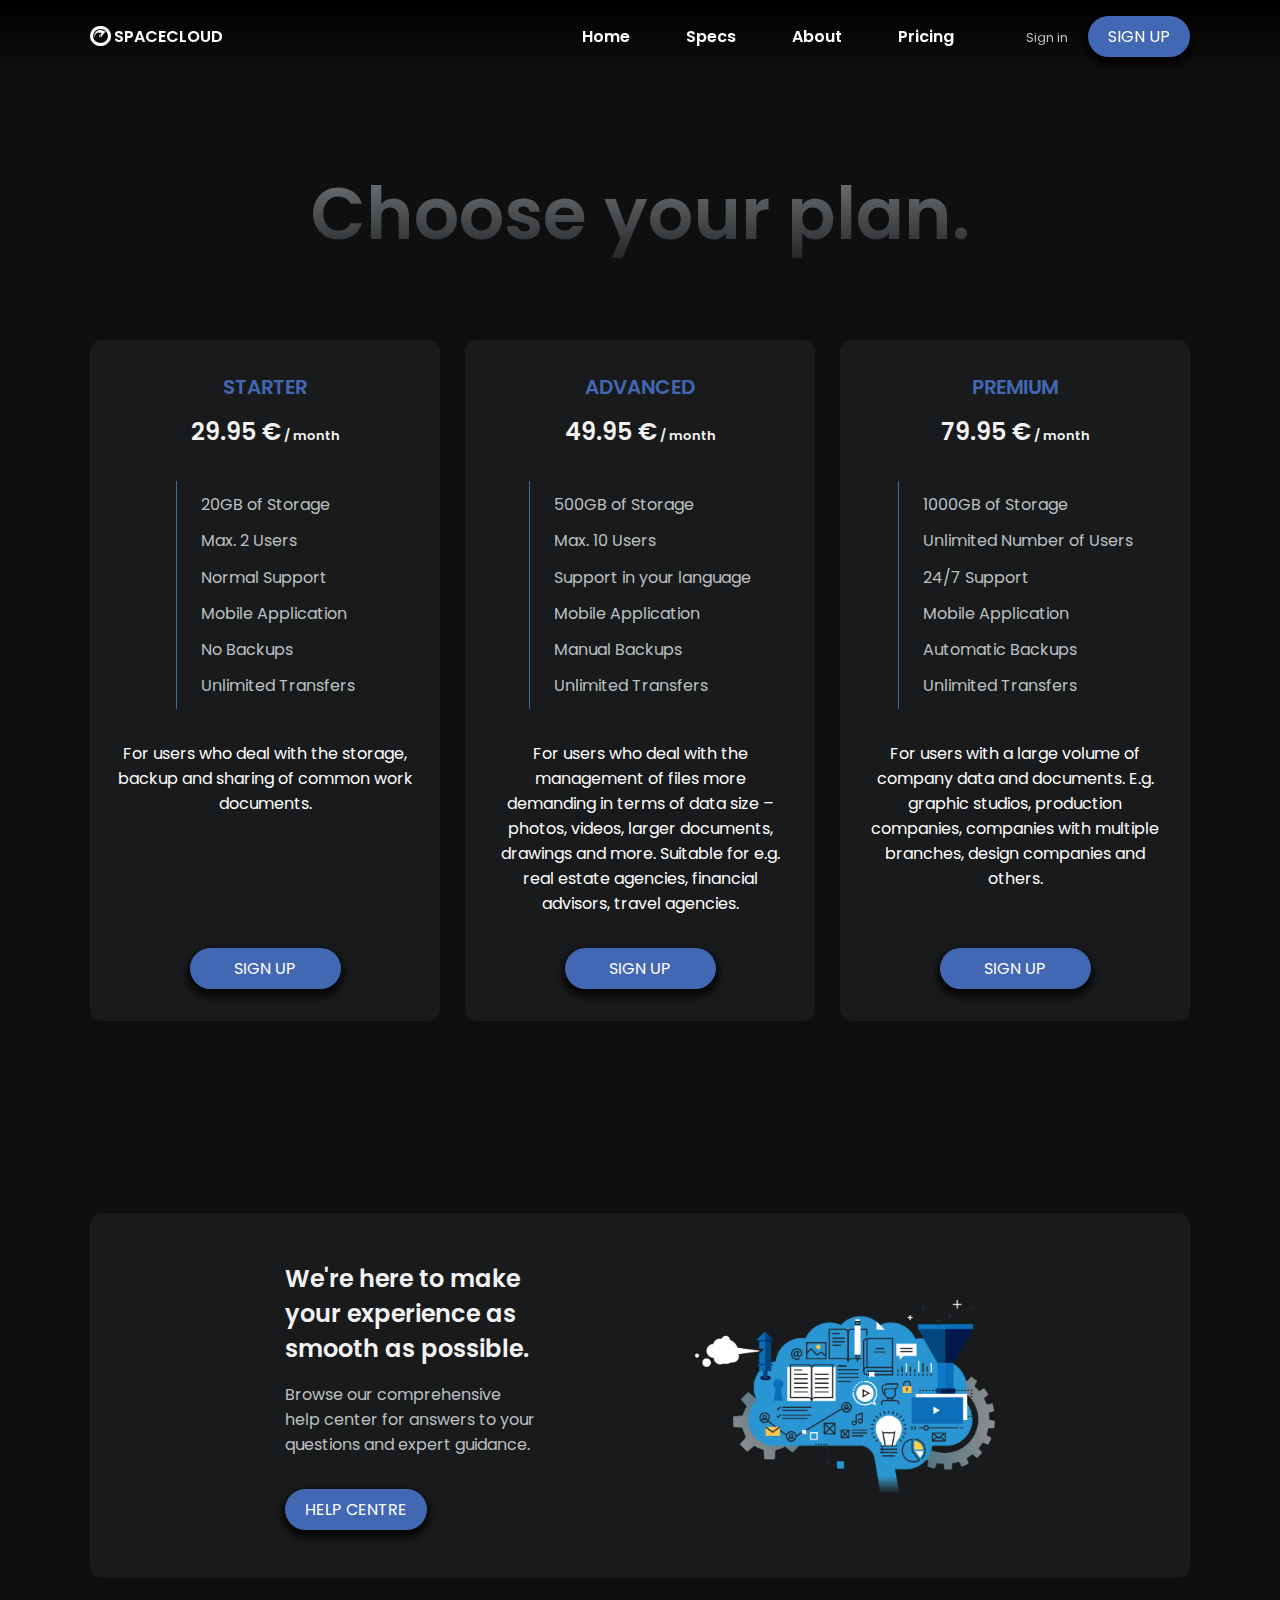
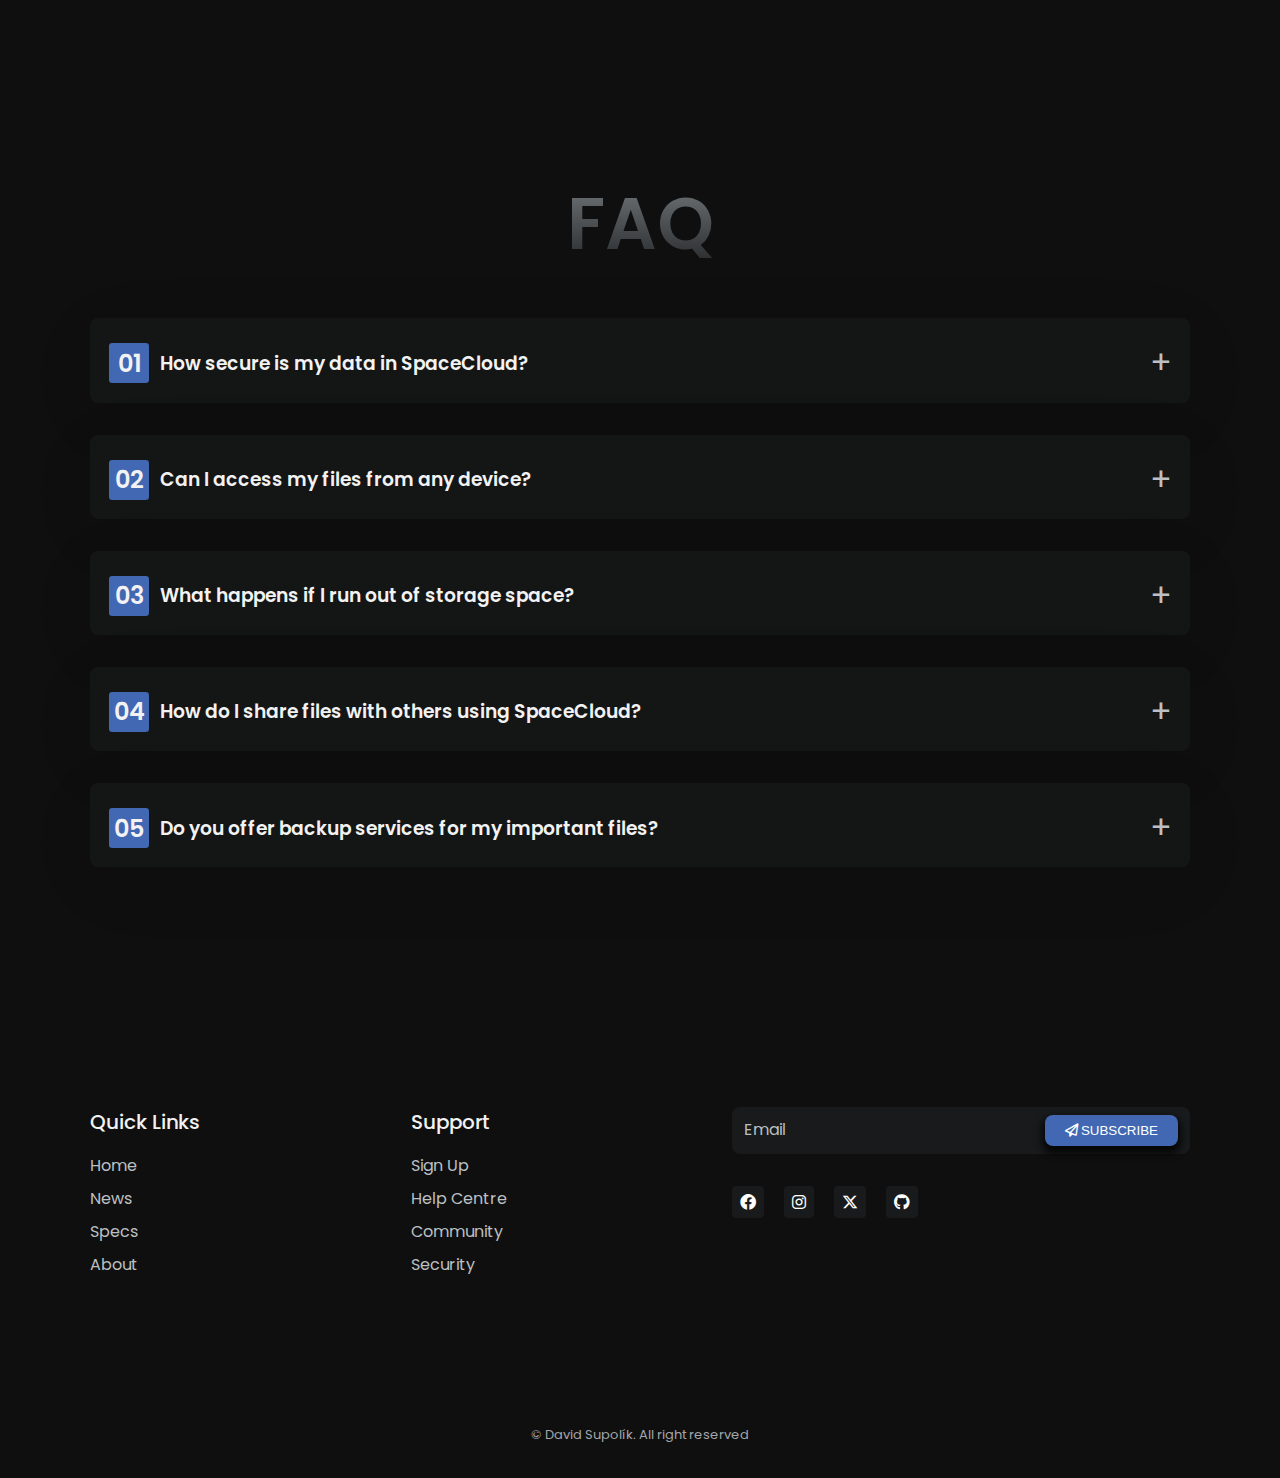
==== pricing.html @ dc907d55 "uploading code" ====
<!DOCTYPE html>
<html lang="en">
  <head>
    <meta charset="UTF-8" />
    <meta name="viewport" content="width=device-width, initial-scale=1.0" />
    <link rel="stylesheet" href="/assets/css/styles.css" />
    <link rel="stylesheet" href="/assets/css/all.min.css" />
    <title>SpaceCloud.com - Pricing</title>
  </head>
  <body>
    <header class="header" id="header">
      <nav class="nav container">
        <a href="/index.html" class="nav__logo"
          ><i class="fa-brands fa-cloudscale"></i>SpaceCloud</a
        >
        <div class="nav__menu" id="nav-menu">
          <ul class="nav__list">
            <li class="nav__item">
              <a href="/index.html" class="nav__link">Home</a>
            </li>
            <li class="nav__item">
              <a href="/index.html#specs" class="nav__link">Specs</a>
            </li>
            <li class="nav__item">
              <a href="/index.html#about" class="nav__link">About</a>
            </li>
            <li class="nav__item">
              <a href="/pricing.html" class="nav__link">Pricing</a>
            </li>
            <li class="nav__item">
              <a href="#" class="sec-button button--flex">Sign in</a>
              <a href="/register.html" class="button button--flex">
                <span class="button--flex"> Sign Up </span>
              </a>
            </li>
          </ul>
          <div class="nav__close" id="nav-close">
            <i class="fa-solid fa-xmark"></i>
          </div>
        </div>
        <div class="nav__toggle" id="nav-toggle">
          <i class="fa-solid fa-bars"></i>
        </div>
      </nav>
    </header>
    <main>
        <section class="pricing section container">
          <h1 class="section__title section__title-gradient" >Choose your plan.</h1>
            <div class="pricing__container grid">

              <div class="pricing__row pricing__animation-one">
                <div class="pricing__column">
                  <h3 class="pricing__subtitle">Starter</h3>
                  <h2>29.95 &euro;<span> / month</span></h2>
                  <ul>
                    <li>20GB of Storage</li>
                    <li>Max. 2 Users</li>
                    <li>Normal Support</li>
                    <li>Mobile Application</li>
                    <li>No Backups</li>
                    <li>Unlimited Transfers</li>
                  </ul>
                  <p class="pricing__description">
                    For users who deal with the storage, backup and sharing of common work documents.</p>

                      <a href="/pricing.html" class="button">Sign Up</a>

                </div>
              </div>
              <div class="pricing__row pricing__animation-two">
                <div class="pricing__column">
                  <h3 class="pricing__subtitle">Advanced</h3>
                  <h2>49.95 &euro;<span> / month</span></h2>
                  <ul>
                    <li>500GB of Storage</li>
                    <li>Max. 10 Users</li>
                    <li>Support in your language</li>
                    <li>Mobile Application</li>
                    <li>Manual Backups</li>
                    <li>Unlimited Transfers</li>
                  </ul>
                  <p class="pricing__description">
                    For users who deal with the management of files more demanding in terms of data size – photos, videos, larger documents, drawings and more. Suitable for e.g. real estate agencies, financial advisors, travel agencies.</p>

                    <a href="/pricing.html" class="button">Sign Up</a>

                </div>
              </div>
              <div class="pricing__row pricing__animation-three">
                <div class="pricing__column">
                  <h3 class="pricing__subtitle">Premium</h3>
                  <h2>79.95 &euro;<span> / month</span></h2>
                  <ul>
                    <li>1000GB of Storage</li>
                    <li>Unlimited Number of Users</li>
                    <li>24/7 Support</li>
                    <li>Mobile Application</li>
                    <li>Automatic Backups</li>
                    <li>Unlimited Transfers</li>
                  </ul>
                  <p class="pricing__description">
                    For users with a large volume of company data and documents. E.g. graphic studios, production companies, companies with multiple branches, design companies and others.</p>
                      <a href="/pricing.html" class="button">Sign Up</a>
                </div>
              </div>
            </div>
        </section>
        <section class="goto section">
          <div class="goto__container container grid">
            <div class="goto__animate">
              <h2 class="goto__title">
                We're here to make your experience as smooth as possible.
              </h2>
              <p class="goto__description">Browse our comprehensive help center for answers to your questions and expert guidance.</p>
              <a href="#" class="button button--flex">Help Centre</a>
            </div>
            <img src="assets/img/help.png" alt="" class="help__img" />
          </div>
        </section>

        
        <section class="accordion section container grid" id="accordion">
          <h2 class="section__title section__title-gradient">
            FAQ
          </h2>
          <div class="accordion__container container grid">
            <div class="accordion__tab">
              <input type="radio" name="acc" id="acc1">
              <label for="acc1">
                <h2>01</h2>
                <h3>How secure is my data in SpaceCloud?</h3>
              </label>
              <div class="accordion__data">
                <p>At SpaceCloud, your data security is our top priority. We employ state-of-the-art encryption protocols and robust security measures to keep your information safe. Rest assured, your files are in trusted hands.</p>
              </div>
            </div>

            <div class="accordion__tab">
              <input type="radio" name="acc" id="acc2">
              <label for="acc2">
                <h2>02</h2>
                <h3>Can I access my files from any device?</h3>
              </label>
              <div class="accordion__data">
                <p>Absolutely! SpaceCloud offers seamless cross-device accessibility. Simply log in to your account from your computer, smartphone, or tablet, and access your files from anywhere, anytime.</p>
              </div>
            </div>

            <div class="accordion__tab">
              <input type="radio" name="acc" id="acc3">
              <label for="acc3">
                <h2>03</h2>
                <h3>What happens if I run out of storage space?</h3>
              </label>
              <div class="accordion__data">
                <p>Running low on space is not an issue with SpaceCloud. You can easily upgrade your storage plan to accommodate your growing needs, ensuring you never have to worry about running out of space again.</p>
              </div>
            </div>

            <div class="accordion__tab">
              <input type="radio" name="acc" id="acc4">
              <label for="acc4">
                <h2>04</h2>
                <h3>How do I share files with others using SpaceCloud?</h3>
              </label>
              <div class="accordion__data">
                <p>Sharing files is a breeze with SpaceCloud. Just select the file or folder you want to share, choose your sharing settings, and send the link to your intended recipients. It's a simple and secure way to collaborate.
                </p>
              </div>
            </div>

            <div class="accordion__tab">
              <input type="radio" name="acc" id="acc5">
              <label for="acc5">
                <h2>05</h2>
                <h3>Do you offer backup services for my important files?</h3>
              </label>
              <div class="accordion__data">
                <p>Yes, we do! SpaceCloud provides automated backup solutions to safeguard your critical data. With regular backups, you can recover your files in case of accidental deletion or hardware failure, giving you peace of mind.</p>
              </div>
            </div>        

          </div>
        </section>


    </main>
    <footer class="footer section">
        <div class="footer__container container grid">
            <div class="footer__content">
                <h3 class="footer__title">Quick Links</h3>
  
                <ul class="footer__links">
                    <li>
                        <a href="#home" class="footer__link">Home</a>
                    </li>
                    <li>
                        <a href="#" class="footer__link">News</a>
                    </li>
                    <li>
                        <a href="#specs" class="footer__link">Specs</a>
                    </li>
                    <li>
                        <a href="#about" class="footer__link">About</a>
                    </li>
                </ul>
            </div>
  
            <div class="footer__content">
                <h3 class="footer__title">Support</h3>
  
                <ul class="footer__links">
                    <li>
                        <a href="/register" class="footer__link">Sign Up</a>
                    </li>
                    <li>
                        <a href="#" class="footer__link">Help Centre</a>
                    </li>
                    <li>
                        <a href="#" class="footer__link">Community</a>
                    </li>
                    <li>
                        <a href="#" class="footer__link">Security</a>
                    </li>
                </ul>
            </div>
  
            <div class="footer__content">
                <form action="" class="footer__form">
                    <input type="email" placeholder="Email" class="footer__input">
                    <button class="newsletter-button button--flex">
                      <i class="fa-regular fa-paper-plane button__icon"></i></i> Subscribe
                    </button>
                </form>
  
                <div class="footer__social">
                    <a href="https://www.facebook.com/" target="_blank" class="footer__social-link">
                      <i class="fa-brands fa-facebook"></i>
                    </a>
                    <a href="https://www.instagram.com/" target="_blank" class="footer__social-link">
                      <i class="fa-brands fa-instagram"></i>
                    </a>
                    <a href="https://twitter.com/" target="_blank" class="footer__social-link">
                      <i class="fa-brands fa-x-twitter"></i>
                    </a>
                    <a href="https://github.com/dsupolik" target="_blank" class="footer__social-link">
                      <i class="fa-brands fa-github"></i>
                    </a>
                </div>
            </div>
        </div>
  
        <p class="footer__copy">
            <a href="#" target="_blank" class="footer__copy-link">&#169; David Supolík. All right reserved</a>
        </p>
    </footer>
    <script src="/assets/js/scrollreveal.min.js"></script>
    <script src="/assets/js/main.js"></script>
  </body>
</html>
---- assets/css/styles.css ----
/*!=============== IMPORT PÍSMA ===============*/
@font-face {
  font-display: swap;
  font-family: "Poppins";
  font-style: normal;
  font-weight: 400;
  src: url("../fonts/poppins-v20-latin_latin-ext-regular.woff2") format("woff2");
}

@font-face {
  font-display: swap;
  font-family: "Poppins";
  font-style: normal;
  font-weight: 500;
  src: url("../fonts/poppins-v20-latin_latin-ext-500.woff2") format("woff2");
}

@font-face {
  font-display: swap;
  font-family: "Poppins";
  font-style: normal;
  font-weight: 600;
  src: url("../fonts/poppins-v20-latin_latin-ext-600.woff2") format("woff2");
}

/*!=============== VARIABLES CSS ===============*/
:root {
  --header-height: 3rem;

  /*?========== BARVY ==========*/
  --hue-color: 206;
  --black-color: hsl(var(--hue-color), 4%, 4%);
  --black-color-alt: hsl(var(--hue-color), 4%, 8%);
  --title-color: hsl(var(--hue-color), 4%, 95%);
  --text-color: hsl(var(--hue-color), 4%, 75%);
  --text-color-light: hsl(var(--hue-color), 4%, 65%);
  --white-color: #fff;
  --button-color: hsl(220, 46%, 48%);
  --button-color-alt: hsl(220, 46%, 28%);
  --body-color: hsl(var(--hue-color), 4%, 6%);
  --container-color: hsl(var(--hue-color), 4%, 10%);
  --text-gradient: linear-gradient(
    hsl(var(--hue-color), 4%, 50%),
    hsl(var(--hue-color), 4%, 12%)
  );
  --scroll-thumb-color: hsl(var(--hue-color), 4%, 16%);
  --scroll-thumb-color-alt: hsl(var(--hue-color), 4%, 20%);

  /*?========== PÍSMO A TYPOGRAFIE ==========*/
  --body-font: "Poppins", sans-serif;
  --biggest-font-size: 5rem;
  --bigger-font-size: 3.5rem;
  --big-font-size: 2.5rem;
  --h2-font-size: 1.25rem;
  --h3-font-size: 1.125rem;
  --normal-font-size: 0.938rem;
  --small-font-size: 0.813rem;
  --smaller-font-size: 0.75rem;
  --text-line-height: 2rem;

  /*?========== PÍSMO ==========*/
  --font-medium: 500;
  --font-semi-bold: 600;

  /*?========== MARGIN BOTTOM ==========*/
  --mb-0-5: 0.5rem;
  --mb-0-75: 0.75rem;
  --mb-1: 1rem;
  --mb-1-5: 1.5rem;
  --mb-2: 2rem;
  --mb-2-5: 2.5rem;
  --mb-3: 3rem;
  --mb-5: 5rem;

  /*?========== Z-INDEX ==========*/
  --z-tooltip: 10;
  --z-fixed: 100;
}

@media screen and (min-width: 968px) {
  :root {
    --biggest-font-size: 7.5rem;
    --bigger-font-size: 4.5rem;
    --big-font-size: 4rem;
    --h2-font-size: 1.5rem;
    --h3-font-size: 1.25rem;
    --normal-font-size: 1rem;
    --small-font-size: 0.875rem;
    --smaller-font-size: 0.813rem;
  }
}

/*!=============== ZÁKLAD ===============*/
* {
  box-sizing: border-box;
  padding: 0;
  margin: 0;
}

html {
  scroll-behavior: smooth;
  background-color: black;
}

body {
  margin: var(--header-height) 0 0 0;
  font-family: var(--body-font);
  font-size: var(--normal-font-size);
  background-color: var(--body-color);
  color: var(--text-color);
}

h1,
h2,
h3 {
  color: var(--title-color);
}

ul {
  list-style: none;
}

a {
  text-decoration: none;
}

button,
input {
  border: none;
  outline: none;
}

button {
  cursor: pointer;
}

img {
  max-width: 100%;
  height: auto;
}

/*!=============== ZNOVU POUŽITELNÉ CSS TŘÍDY ===============*/
.section {
  padding: 4rem 0 2rem;
}

.section__title {
  font-size: var(--bigger-font-size);
  text-align: center;
  margin-bottom: var(--mb-2-5);
}

.section__title-gradient {
  background: var(--text-gradient);
  color: transparent;
  -webkit-background-clip: text;
  background-clip: text;
}

/*!=============== LAYOUT ===============*/
.main {
  overflow: hidden;
}

.container {
  max-width: 1100px;
  margin-left: var(--mb-1-5);
  margin-right: var(--mb-1-5);
}

.grid {
  display: grid;
}

/*!=============== HEADER ===============*/
.header {
  width: 100vw;
  position: fixed;
  top: 0;
  left: 0;
  z-index: var(--z-fixed);
  background: transparent;
}

.header::before {
  content: "";
  position: absolute;
  top: 0;
  bottom: 0;
  left: 0;
  right: 0;
  background: linear-gradient(
    180deg,
    rgba(0, 0, 0, 1) 0%,
    rgba(0, 0, 0, 0.75) 25%,
    rgba(0, 0, 0, 0.5) 50%,
    rgba(0, 0, 0, 0.25) 75%,
    rgba(0, 0, 0, 0) 100%
  );
}

/*!=============== NAVIGACE ===============*/
.nav {
  position: relative;
  height: var(--header-height);
  display: flex;
  justify-content: space-between;
  align-items: center;
}

.nav__logo {
  display: flex;
  width: 1.5rem;
  color: var(--white-color);
  text-transform: uppercase;
  font-weight: var(--font-semi-bold);
}

.nav__logo i {
  font-size: 1.5rem;
  padding-right: 0.2rem;
}

.nav__toggle {
  font-size: 1.2rem;
  color: var(--white-color);
  cursor: pointer;
}

@media screen and (max-width: 767px) {
  .nav__menu {
    position: fixed;
    background-color: var(--body-color);
    top: -100%;
    left: 0;
    width: 100%;
    padding: 4rem 0 3rem;
    transition: 0.4s;
  }
}

.nav__list {
  display: flex;
  flex-direction: column;
  align-items: center;
  row-gap: 1rem;
}

.nav__link {
  color: var(--white-color);
  font-size: var(--h2-font-size);
  text-transform: uppercase;
  font-weight: var(--font-semi-bold);

  -webkit-background-clip: text;
  background-clip: text;
  transition: 0.4s;
}

.nav__link:hover {
  background: var(--button-color);
  color: transparent;
  -webkit-background-clip: text;
  background-clip: text;
}

.nav__close {
  position: absolute;
  font-size: 1.5rem;
  top: 1rem;
  right: 1rem;
  color: var(--white-color);
  cursor: pointer;
}

/*? UKÁZAT MENU */
.show-menu {
  top: 0;
}

/*? ZMĚNA POZADÍ HEADERU */
.scroll-header {
  background-color: var(--body-color);
}

/*? AKTIVNÍ ODKAZ */
.active-link {
  background: var(--button-color);
  color: transparent;
  -webkit-background-clip: text;
  background-clip: text;
}

/*!=============== HOME ===============*/
.home__img {
  width: 350px;
  position: absolute;
  top: -9.5rem;
}

.home__data {
  padding-top: 3rem;
}
.home__header {
  position: relative;
}

.home__title {
  font-size: var(--big-font-size);
  background: var(--text-gradient);
  color: transparent;
  -webkit-background-clip: text;
  background-clip: text;
  position: absolute;
  top: -4rem;
  left: 1rem;
  line-height: 6rem;
}

.home__subtitle {
  font-size: var(--big-font-size);
  margin-bottom: var(--mb-5);
}

.home__title-description {
  font-size: var(--h3-font-size);
  font-weight: var(--font-medium);
  margin-bottom: var(--mb-0-5);
}

.home__description {
  margin-bottom: var(--mb-1-5);
  line-height: var(--text-line-height);
}

/*!=============== TLAČÍTKA ===============*/
.button {
  display: inline-block;
  background-color: var(--button-color);
  color: var(--white-color);
  text-transform: uppercase;
  padding: 0.5rem 1.25rem;
  border-radius: 1.5rem;
  transition: 0.3s;
  -webkit-box-shadow: 0px 5px 7px 3px rgba(0, 0, 0, 0.75);
  -moz-box-shadow: 0px 5px 7px 3px rgba(0, 0, 0, 0.75);
  box-shadow: 0px 5px 7px 3px rgba(0, 0, 0, 0.75);
}

.button:hover {
  background-color: var(--button-color-alt);
  transform: scale(1.1);
}

.sec-button {
  color: var(--text-color);
  font-size: var(--smaller-font-size);
  margin: 0 1rem;
  transition: 0.3s;
}

.sec-button:hover {
  color: var(--white-color);
  border-bottom: 1px solid var(--white-color);
  transform: scale(1.1);
}

.newsletter-button {
  display: inline-block;
  background-color: var(--button-color);
  color: var(--white-color);
  text-transform: uppercase;
  padding: 0.5rem 1.25rem;
  border-radius: 0.5rem;
  transition: 0.3s;
  -webkit-box-shadow: 0px 5px 7px 3px rgba(0, 0, 0, 0.75);
  -moz-box-shadow: 0px 5px 7px 3px rgba(0, 0, 0, 0.75);
  box-shadow: 0px 5px 7px 3px rgba(0, 0, 0, 0.75);
}

.newsletter-button:hover {
  background-color: var(--button-color-alt);
}

.newsletter-button i {
  padding-right: 0.2rem;
}

.button--flex {
  display: inline-flex;
  align-items: center;
}

/*!=============== FEATURE ===============*/
.feature__img {
  width: 90px;
  text-align: center;
}

.feature__container {
  grid-template-columns: repeat(auto-fit, minmax(110px, 1fr));
  row-gap: 5rem;
  justify-items: center;
  align-items: center;
  background-color: var(--black-color-alt);
  padding: 2rem;
  border-radius: 0.75rem;
}

/*!=============== SPECS ===============*/
.specs__container {
  position: relative;
}

.specs__content {
  row-gap: 1.5rem;
}

.specs__data {
  display: grid;
  row-gap: 0.25rem;
}

.specs__icon {
  font-size: 1.2rem;
  color: var(--white-color);
}

.specs__title {
  font-size: var(--normal-font-size);
  font-weight: var(--font-medium);
}

.specs__title i {
  padding-right: 0.2rem;
}

.specs__subtitle {
  font-size: var(--smaller-font-size);
}

.specs__data:nth-child(1),
.specs__data:nth-child(4) {
  margin-left: 1.5rem;
}

.specs__img {
  width: 250px;
  position: absolute;
  right: -1rem;
  top: 2rem;
}

/*!=============== ABOUT US ===============*/
.about__container {
  position: relative;
  grid-template-columns: repeat(2, 1fr);
}

.about__data {
  padding: 5rem 0 3rem;
}

.about__img {
  width: 250px;
  position: absolute;
  left: -7rem;
  top: 7rem;
}

.about__description {
  margin-bottom: var(--mb-1-5);
  line-height: var(--text-line-height);
}

/*!=============== GOTO ===============*/
.goto__container {
  position: relative;
  background-color: var(--container-color);
  padding: 2rem 1.5rem;
  border-radius: 0.75rem;
}

.goto__title {
  font-size: var(--h3-font-size);
  margin-bottom: var(--mb-0-75);
}

.goto__description {
  margin-bottom: var(--mb-1);
}

.goto__img {
  width: 300px;
  position: absolute;
  top: 4rem;
  right: -11rem;
}

/*!=============== FOOTER ===============*/
.footer__container {
  grid-template-columns: repeat(auto-fit, minmax(220px, 1fr));
  row-gap: 2rem;
}

.footer__logo {
  display: flex;
  font-size: 2.5rem;
  color: var(--white-color);
  text-transform: uppercase;
  font-weight: var(--font-semi-bold);
}

.footer__logo i {
  font-size: 3.5rem;
  padding-right: 0.4rem;
}

.footer__title {
  font-size: var(--h3-font-size);
  font-weight: var(--font-medium);
  margin-bottom: var(--mb-1);
}

.footer__links {
  display: flex;
  flex-direction: column;
  row-gap: 0.5rem;
}

.footer__link {
  color: var(--text-color);
  transition: 0.3s;
}

.footer__link:hover {
  color: var(--button-color);
}

.footer__form {
  display: flex;
  column-gap: 0.5rem;
  background-color: var(--container-color);
  padding: 0.5rem 0.75rem;
  border-radius: 0.5rem;
  margin-bottom: var(--mb-2);
}

.footer__input {
  background-color: var(--container-color);
  width: 90%;
  color: var(--white-color);
}

.footer__input::placeholder {
  color: var(--text-color);
  font-size: var(--normal-font-size);
  font-family: var(--body-font);
}

.footer__social {
  display: flex;
  column-gap: 1.25rem;
}

.footer__social-link {
  display: inline-flex;
  color: var(--white-color);
  background-color: var(--container-color);
  padding: 0.5rem;
  border-radius: 0.25rem;
  font-size: 1rem;
  transition: 0.3s;
}

.footer__social-link:hover {
  background-color: var(--button-color);
  transform: scale(1.1);
}

.footer__copy {
  margin-top: 5rem;
  text-align: center;
}

.footer__copy-link {
  font-size: var(--smaller-font-size);
  color: var(--text-color-light);
}

/*!=============== PRICING PAGE ===============*/
.pricing__container {
  grid-template-rows: repeat(auto-fit, minmax(250px, 1fr));
  grid-gap: 25px;
  padding-top: 2rem;
}

.pricing__row {
  background-color: var(--container-color);
  padding: 2rem 1.5rem;
  border-radius: 0.75rem;
  text-align: center;
}

.pricing__subtitle {
  font-size: var(--h3-font-size);
  margin-bottom: var(--mb-0-75);
  text-transform: uppercase;
  color: var(--button-color);
}

.pricing__description {
  margin-bottom: var(--mb-2);
  color: var(--white-color);
}

.pricing__column {
  display: flex;
  flex-direction: column;
  align-items: center;
  height: 100%;
}

.pricing__column span {
  font-size: var(--smaller-font-size);
}

.pricing__column ul {
  margin: 2rem 0;
  border-left: 0.1rem solid var(--button-color);
  padding-left: 1.5rem;
}

.pricing__column li {
  margin: 0.7rem 0;
  text-align: left;
}

.pricing__column a {
  margin-top: auto;
  width: 50%;
}

/*!=============== PRICING PAGE - HELP ===============*/
.help__img {
  width: 300px;
  position: absolute;
  top: 4rem;
  right: -11rem;
}

/*!=============== PRICING PAGE - FAQ ===============*/
.accordion__container {
  row-gap: 2rem;
  display: flex;
  flex-direction: column;
  flex-wrap: wrap;
  justify-content: center;
}
.accordion__tab {
  position: relative;
  background-color: var(--black-color-alt);
  padding: 0 1.2rem 1.2rem;
  box-shadow: 0 1rem 5rem rgba(0, 0, 0, 0.05);
  border-radius: 0.5rem;
}

.accordion__data {
  max-height: 0;
  transition: 1s;
  overflow: hidden;
}

.accordion__tab label {
  display: flex;
  align-items: center;
  cursor: pointer;
}

.accordion__tab label h2 {
  width: 2.5rem;
  height: 2.5rem;
  display: flex;
  justify-content: center;
  align-items: center;
  background-color: var(--button-color);
  border-radius: 0.2rem;
  margin-right: 0.7rem;
}

.accordion__tab label h3 {
  position: relative;
  width: 60%;
  font-weight: var(--font-semi-bold);
}

.accordion__tab label::after {
  content: "+";
  position: absolute;
  right: 1.1rem;
  font-size: 2rem;
  color: var(--text-color);
  transition: 0.3s;
}

.accordion__tab:hover label::after {
  color: var(--button-color);
}

.accordion__tab input {
  appearance: none;
}

.accordion__tab input:checked ~ label::after {
  transform: rotate(135deg);
}

.accordion__tab input:checked ~ .accordion__data {
  max-height: 100vh;
  margin: var(--mb-2-5);
}

/*!=============== MEDIA QUERIES ===============*/
/*? For small devices */
@media screen and (max-width: 340px) {
  .container {
    margin-left: var(--mb-1);
    margin-right: var(--mb-1);
  }
  .section__title {
    font-size: var(--big-font-size);
  }
  .home__img {
    width: 200px;
    top: -20rem;
  }
  .home__title {
    top: -4rem;
    font-size: var(--bigger-font-size);
  }
  .home__data {
    padding-top: 1rem;
  }
  .home__description {
    font-size: var(--small-font-size);
  }
  .specs__img {
    width: 190px;
    top: 3.5rem;
  }
  .about__container {
    grid-template-columns: 0.6fr 1fr;
  }
  .about__img {
    width: 220px;
    top: -2rem;
    left: -9rem;
  }
  .about__data {
    padding: 0;
  }
}

/*? For small devices - extra */
@media screen and (max-width: 406px) {
  .home__title-description {
    padding-top: 2rem;
  }
}
@media screen and (max-width: 767px) {
  .footer__container {
    grid-template-columns: repeat(2, 1fr);
    grid-template-rows: repeat(2, 1fr);
  }

  .footer__content:nth-of-type(3) {
    grid-area: 2 / 1 / 3 / 3;
  }
}

/*? For small devices - extra 2 */
@media screen and (min-width: 407px) {
  .home__img {
    top: -12rem;
    left: 7rem;
  }
  .about__img {
    top: 5rem;
  }
}

/*? For small devices - extra 2 */
@media screen and (max-width: 575px) {
  .goto__img {
    width: 150px;
    right: 2rem;
  }
  .help__img {
    display: none;
  }
}

/*? For small devices - extra 2 */
@media screen and (max-width: 520px) {
  .goto__img {
    width: 100px;
    top: 5rem;
    right: 2rem;
  }
}

/*? For small devices - extra 2 */
@media screen and (max-width: 470px) {
  .goto__img {
    display: none;
  }
}

/*? For medium devices */
@media screen and (min-width: 576px) {
  .home__container {
    grid-template-columns: 0.8fr 1fr;
  }
  .home__data {
    padding-top: 2rem;
  }
  .home__img {
    top: 0.5rem;
    left: -2rem;
  }
  .specs__img {
    position: initial;
  }
  .specs__container {
    grid-template-columns: repeat(2, 1fr);
    justify-items: center;
    align-items: center;
  }
  .about__img {
    position: initial;
  }
  .about__data {
    padding: 0;
  }
  .about__container {
    grid-template-columns: max-content 250px;
    justify-content: center;
    align-items: center;
    column-gap: 2rem;
  }
  .goto__img {
    position: initial;
  }
  .goto__container {
    grid-template-columns: repeat(2, 1fr);
    justify-items: center;
    align-items: center;
  }
  .help__img {
    position: initial;
  }
}

@media screen and (min-width: 767px) {
  body {
    margin: 0;
  }
  .section {
    padding: 10rem 0 2rem;
  }
  .nav {
    height: calc(var(--header-height) + 1.5rem);
  }
  .nav__logo {
    width: 2rem;
  }
  .nav__list {
    flex-direction: row;
    column-gap: 3.5rem;
  }
  .nav__link {
    font-size: var(--normal-font-size);
    text-transform: initial;
  }
  .nav__toggle,
  .nav__close {
    display: none;
  }
  .home__container {
    position: relative;
    grid-template-columns: repeat(2, 1fr);
  }
  .home__img {
    top: -7rem;
    left: 2rem;
    width: 450px;
  }
  .home__data {
    padding-top: 8rem;
  }
  .specs__img {
    width: 300px;
  }
  .specs__container,
  .about__container {
    column-gap: 7rem;
  }
  .about__img {
    width: 300px;
  }
  .about__description {
    margin-bottom: var(--mb-0-5);
  }
  .goto__container {
    grid-template-columns: 250px max-content;
    justify-content: center;
    column-gap: 10rem;
    padding: 3rem 0;
  }
  .goto__title {
    font-size: var(--h2-font-size);
    margin-bottom: var(--mb-1);
  }
  .goto__description {
    margin-bottom: var(--mb-2);
  }
  .footer__container {
    grid-template-columns: 0.7fr 0.7fr 1fr;
  }
}

/*? For small devices - extra 2 */
@media screen and (min-width: 848px) {
  .pricing__container {
    grid-template-columns: repeat(auto-fit, minmax(250px, 1fr));
  }
}

/*? For large devices */
@media screen and (min-width: 1024px) {
  .home__img {
    width: 500px;
    top: -15rem;
  }
  .home__title {
    top: -5rem;
    left: 3.5rem;
  }
  .home__subtitle {
    margin-bottom: var(--mb-2-5);
  }
  .home__description {
    padding-right: 5rem;
  }
  .goto__img {
    width: 300px;
  }
  .footer__container {
    padding-top: 3rem;
  }
  .footer__copy {
    margin-top: 9rem;
  }
}

/*? For large devices */
@media screen and (min-width: 1150px) {
  .container {
    margin-left: auto;
    margin-right: auto;
  }
}
---- assets/css/all.min.css ----
.fa{font-family:var(--fa-style-family,"Font Awesome 6 Free");font-weight:var(--fa-style,900)}.fa,.fa-brands,.fa-classic,.fa-regular,.fa-sharp,.fa-solid,.fab,.far,.fas{-moz-osx-font-smoothing:grayscale;-webkit-font-smoothing:antialiased;display:var(--fa-display,inline-block);font-style:normal;font-variant:normal;line-height:1;text-rendering:auto}.fa-classic,.fa-regular,.fa-solid,.far,.fas{font-family:"Font Awesome 6 Free"}.fa-brands,.fab{font-family:"Font Awesome 6 Brands"}.fa-1x{font-size:1em}.fa-2x{font-size:2em}.fa-3x{font-size:3em}.fa-4x{font-size:4em}.fa-5x{font-size:5em}.fa-6x{font-size:6em}.fa-7x{font-size:7em}.fa-8x{font-size:8em}.fa-9x{font-size:9em}.fa-10x{font-size:10em}.fa-2xs{font-size:.625em;line-height:.1em;vertical-align:.225em}.fa-xs{font-size:.75em;line-height:.08333em;vertical-align:.125em}.fa-sm{font-size:.875em;line-height:.07143em;vertical-align:.05357em}.fa-lg{font-size:1.25em;line-height:.05em;vertical-align:-.075em}.fa-xl{font-size:1.5em;line-height:.04167em;vertical-align:-.125em}.fa-2xl{font-size:2em;line-height:.03125em;vertical-align:-.1875em}.fa-fw{text-align:center;width:1.25em}.fa-ul{list-style-type:none;margin-left:var(--fa-li-margin,2.5em);padding-left:0}.fa-ul>li{position:relative}.fa-li{left:calc(var(--fa-li-width, 2em)*-1);position:absolute;text-align:center;width:var(--fa-li-width,2em);line-height:inherit}.fa-border{border-radius:var(--fa-border-radius,.1em);border:var(--fa-border-width,.08em) var(--fa-border-style,solid) var(--fa-border-color,#eee);padding:var(--fa-border-padding,.2em .25em .15em)}.fa-pull-left{float:left;margin-right:var(--fa-pull-margin,.3em)}.fa-pull-right{float:right;margin-left:var(--fa-pull-margin,.3em)}.fa-beat{-webkit-animation-name:fa-beat;animation-name:fa-beat;-webkit-animation-delay:var(--fa-animation-delay,0s);animation-delay:var(--fa-animation-delay,0s);-webkit-animation-direction:var(--fa-animation-direction,normal);animation-direction:var(--fa-animation-direction,normal);-webkit-animation-duration:var(--fa-animation-duration,1s);animation-duration:var(--fa-animation-duration,1s);-webkit-animation-iteration-count:var(--fa-animation-iteration-count,infinite);animation-iteration-count:var(--fa-animation-iteration-count,infinite);-webkit-animation-timing-function:var(--fa-animation-timing,ease-in-out);animation-timing-function:var(--fa-animation-timing,ease-in-out)}.fa-bounce{-webkit-animation-name:fa-bounce;animation-name:fa-bounce;-webkit-animation-delay:var(--fa-animation-delay,0s);animation-delay:var(--fa-animation-delay,0s);-webkit-animation-direction:var(--fa-animation-direction,normal);animation-direction:var(--fa-animation-direction,normal);-webkit-animation-duration:var(--fa-animation-duration,1s);animation-duration:var(--fa-animation-duration,1s);-webkit-animation-iteration-count:var(--fa-animation-iteration-count,infinite);animation-iteration-count:var(--fa-animation-iteration-count,infinite);-webkit-animation-timing-function:var(--fa-animation-timing,cubic-bezier(.28,.84,.42,1));animation-timing-function:var(--fa-animation-timing,cubic-bezier(.28,.84,.42,1))}.fa-fade{-webkit-animation-name:fa-fade;animation-name:fa-fade;-webkit-animation-iteration-count:var(--fa-animation-iteration-count,infinite);animation-iteration-count:var(--fa-animation-iteration-count,infinite);-webkit-animation-timing-function:var(--fa-animation-timing,cubic-bezier(.4,0,.6,1));animation-timing-function:var(--fa-animation-timing,cubic-bezier(.4,0,.6,1))}.fa-beat-fade,.fa-fade{-webkit-animation-delay:var(--fa-animation-delay,0s);animation-delay:var(--fa-animation-delay,0s);-webkit-animation-direction:var(--fa-animation-direction,normal);animation-direction:var(--fa-animation-direction,normal);-webkit-animation-duration:var(--fa-animation-duration,1s);animation-duration:var(--fa-animation-duration,1s)}.fa-beat-fade{-webkit-animation-name:fa-beat-fade;animation-name:fa-beat-fade;-webkit-animation-iteration-count:var(--fa-animation-iteration-count,infinite);animation-iteration-count:var(--fa-animation-iteration-count,infinite);-webkit-animation-timing-function:var(--fa-animation-timing,cubic-bezier(.4,0,.6,1));animation-timing-function:var(--fa-animation-timing,cubic-bezier(.4,0,.6,1))}.fa-flip{-webkit-animation-name:fa-flip;animation-name:fa-flip;-webkit-animation-delay:var(--fa-animation-delay,0s);animation-delay:var(--fa-animation-delay,0s);-webkit-animation-direction:var(--fa-animation-direction,normal);animation-direction:var(--fa-animation-direction,normal);-webkit-animation-duration:var(--fa-animation-duration,1s);animation-duration:var(--fa-animation-duration,1s);-webkit-animation-iteration-count:var(--fa-animation-iteration-count,infinite);animation-iteration-count:var(--fa-animation-iteration-count,infinite);-webkit-animation-timing-function:var(--fa-animation-timing,ease-in-out);animation-timing-function:var(--fa-animation-timing,ease-in-out)}.fa-shake{-webkit-animation-name:fa-shake;animation-name:fa-shake;-webkit-animation-duration:var(--fa-animation-duration,1s);animation-duration:var(--fa-animation-duration,1s);-webkit-animation-iteration-count:var(--fa-animation-iteration-count,infinite);animation-iteration-count:var(--fa-animation-iteration-count,infinite);-webkit-animation-timing-function:var(--fa-animation-timing,linear);animation-timing-function:var(--fa-animation-timing,linear)}.fa-shake,.fa-spin{-webkit-animation-delay:var(--fa-animation-delay,0s);animation-delay:var(--fa-animation-delay,0s);-webkit-animation-direction:var(--fa-animation-direction,normal);animation-direction:var(--fa-animation-direction,normal)}.fa-spin{-webkit-animation-name:fa-spin;animation-name:fa-spin;-webkit-animation-duration:var(--fa-animation-duration,2s);animation-duration:var(--fa-animation-duration,2s);-webkit-animation-iteration-count:var(--fa-animation-iteration-count,infinite);animation-iteration-count:var(--fa-animation-iteration-count,infinite);-webkit-animation-timing-function:var(--fa-animation-timing,linear);animation-timing-function:var(--fa-animation-timing,linear)}.fa-spin-reverse{--fa-animation-direction:reverse}.fa-pulse,.fa-spin-pulse{-webkit-animation-name:fa-spin;animation-name:fa-spin;-webkit-animation-direction:var(--fa-animation-direction,normal);animation-direction:var(--fa-animation-direction,normal);-webkit-animation-duration:var(--fa-animation-duration,1s);animation-duration:var(--fa-animation-duration,1s);-webkit-animation-iteration-count:var(--fa-animation-iteration-count,infinite);animation-iteration-count:var(--fa-animation-iteration-count,infinite);-webkit-animation-timing-function:var(--fa-animation-timing,steps(8));animation-timing-function:var(--fa-animation-timing,steps(8))}@media (prefers-reduced-motion:reduce){.fa-beat,.fa-beat-fade,.fa-bounce,.fa-fade,.fa-flip,.fa-pulse,.fa-shake,.fa-spin,.fa-spin-pulse{-webkit-animation-delay:-1ms;animation-delay:-1ms;-webkit-animation-duration:1ms;animation-duration:1ms;-webkit-animation-iteration-count:1;animation-iteration-count:1;-webkit-transition-delay:0s;transition-delay:0s;-webkit-transition-duration:0s;transition-duration:0s}}@-webkit-keyframes fa-beat{0%,90%{-webkit-transform:scale(1);transform:scale(1)}45%{-webkit-transform:scale(var(--fa-beat-scale,1.25));transform:scale(var(--fa-beat-scale,1.25))}}@keyframes fa-beat{0%,90%{-webkit-transform:scale(1);transform:scale(1)}45%{-webkit-transform:scale(var(--fa-beat-scale,1.25));transform:scale(var(--fa-beat-scale,1.25))}}@-webkit-keyframes fa-bounce{0%{-webkit-transform:scale(1) translateY(0);transform:scale(1) translateY(0)}10%{-webkit-transform:scale(var(--fa-bounce-start-scale-x,1.1),var(--fa-bounce-start-scale-y,.9)) translateY(0);transform:scale(var(--fa-bounce-start-scale-x,1.1),var(--fa-bounce-start-scale-y,.9)) translateY(0)}30%{-webkit-transform:scale(var(--fa-bounce-jump-scale-x,.9),var(--fa-bounce-jump-scale-y,1.1)) translateY(var(--fa-bounce-height,-.5em));transform:scale(var(--fa-bounce-jump-scale-x,.9),var(--fa-bounce-jump-scale-y,1.1)) translateY(var(--fa-bounce-height,-.5em))}50%{-webkit-transform:scale(var(--fa-bounce-land-scale-x,1.05),var(--fa-bounce-land-scale-y,.95)) translateY(0);transform:scale(var(--fa-bounce-land-scale-x,1.05),var(--fa-bounce-land-scale-y,.95)) translateY(0)}57%{-webkit-transform:scale(1) translateY(var(--fa-bounce-rebound,-.125em));transform:scale(1) translateY(var(--fa-bounce-rebound,-.125em))}64%{-webkit-transform:scale(1) translateY(0);transform:scale(1) translateY(0)}to{-webkit-transform:scale(1) translateY(0);transform:scale(1) translateY(0)}}@keyframes fa-bounce{0%{-webkit-transform:scale(1) translateY(0);transform:scale(1) translateY(0)}10%{-webkit-transform:scale(var(--fa-bounce-start-scale-x,1.1),var(--fa-bounce-start-scale-y,.9)) translateY(0);transform:scale(var(--fa-bounce-start-scale-x,1.1),var(--fa-bounce-start-scale-y,.9)) translateY(0)}30%{-webkit-transform:scale(var(--fa-bounce-jump-scale-x,.9),var(--fa-bounce-jump-scale-y,1.1)) translateY(var(--fa-bounce-height,-.5em));transform:scale(var(--fa-bounce-jump-scale-x,.9),var(--fa-bounce-jump-scale-y,1.1)) translateY(var(--fa-bounce-height,-.5em))}50%{-webkit-transform:scale(var(--fa-bounce-land-scale-x,1.05),var(--fa-bounce-land-scale-y,.95)) translateY(0);transform:scale(var(--fa-bounce-land-scale-x,1.05),var(--fa-bounce-land-scale-y,.95)) translateY(0)}57%{-webkit-transform:scale(1) translateY(var(--fa-bounce-rebound,-.125em));transform:scale(1) translateY(var(--fa-bounce-rebound,-.125em))}64%{-webkit-transform:scale(1) translateY(0);transform:scale(1) translateY(0)}to{-webkit-transform:scale(1) translateY(0);transform:scale(1) translateY(0)}}@-webkit-keyframes fa-fade{50%{opacity:var(--fa-fade-opacity,.4)}}@keyframes fa-fade{50%{opacity:var(--fa-fade-opacity,.4)}}@-webkit-keyframes fa-beat-fade{0%,to{opacity:var(--fa-beat-fade-opacity,.4);-webkit-transform:scale(1);transform:scale(1)}50%{opacity:1;-webkit-transform:scale(var(--fa-beat-fade-scale,1.125));transform:scale(var(--fa-beat-fade-scale,1.125))}}@keyframes fa-beat-fade{0%,to{opacity:var(--fa-beat-fade-opacity,.4);-webkit-transform:scale(1);transform:scale(1)}50%{opacity:1;-webkit-transform:scale(var(--fa-beat-fade-scale,1.125));transform:scale(var(--fa-beat-fade-scale,1.125))}}@-webkit-keyframes fa-flip{50%{-webkit-transform:rotate3d(var(--fa-flip-x,0),var(--fa-flip-y,1),var(--fa-flip-z,0),var(--fa-flip-angle,-180deg));transform:rotate3d(var(--fa-flip-x,0),var(--fa-flip-y,1),var(--fa-flip-z,0),var(--fa-flip-angle,-180deg))}}@keyframes fa-flip{50%{-webkit-transform:rotate3d(var(--fa-flip-x,0),var(--fa-flip-y,1),var(--fa-flip-z,0),var(--fa-flip-angle,-180deg));transform:rotate3d(var(--fa-flip-x,0),var(--fa-flip-y,1),var(--fa-flip-z,0),var(--fa-flip-angle,-180deg))}}@-webkit-keyframes fa-shake{0%{-webkit-transform:rotate(-15deg);transform:rotate(-15deg)}4%{-webkit-transform:rotate(15deg);transform:rotate(15deg)}8%,24%{-webkit-transform:rotate(-18deg);transform:rotate(-18deg)}12%,28%{-webkit-transform:rotate(18deg);transform:rotate(18deg)}16%{-webkit-transform:rotate(-22deg);transform:rotate(-22deg)}20%{-webkit-transform:rotate(22deg);transform:rotate(22deg)}32%{-webkit-transform:rotate(-12deg);transform:rotate(-12deg)}36%{-webkit-transform:rotate(12deg);transform:rotate(12deg)}40%,to{-webkit-transform:rotate(0deg);transform:rotate(0deg)}}@keyframes fa-shake{0%{-webkit-transform:rotate(-15deg);transform:rotate(-15deg)}4%{-webkit-transform:rotate(15deg);transform:rotate(15deg)}8%,24%{-webkit-transform:rotate(-18deg);transform:rotate(-18deg)}12%,28%{-webkit-transform:rotate(18deg);transform:rotate(18deg)}16%{-webkit-transform:rotate(-22deg);transform:rotate(-22deg)}20%{-webkit-transform:rotate(22deg);transform:rotate(22deg)}32%{-webkit-transform:rotate(-12deg);transform:rotate(-12deg)}36%{-webkit-transform:rotate(12deg);transform:rotate(12deg)}40%,to{-webkit-transform:rotate(0deg);transform:rotate(0deg)}}@-webkit-keyframes fa-spin{0%{-webkit-transform:rotate(0deg);transform:rotate(0deg)}to{-webkit-transform:rotate(1turn);transform:rotate(1turn)}}@keyframes fa-spin{0%{-webkit-transform:rotate(0deg);transform:rotate(0deg)}to{-webkit-transform:rotate(1turn);transform:rotate(1turn)}}.fa-rotate-90{-webkit-transform:rotate(90deg);transform:rotate(90deg)}.fa-rotate-180{-webkit-transform:rotate(180deg);transform:rotate(180deg)}.fa-rotate-270{-webkit-transform:rotate(270deg);transform:rotate(270deg)}.fa-flip-horizontal{-webkit-transform:scaleX(-1);transform:scaleX(-1)}.fa-flip-vertical{-webkit-transform:scaleY(-1);transform:scaleY(-1)}.fa-flip-both,.fa-flip-horizontal.fa-flip-vertical{-webkit-transform:scale(-1);transform:scale(-1)}.fa-rotate-by{-webkit-transform:rotate(var(--fa-rotate-angle,none));transform:rotate(var(--fa-rotate-angle,none))}.fa-stack{display:inline-block;height:2em;line-height:2em;position:relative;vertical-align:middle;width:2.5em}.fa-stack-1x,.fa-stack-2x{left:0;position:absolute;text-align:center;width:100%;z-index:var(--fa-stack-z-index,auto)}.fa-stack-1x{line-height:inherit}.fa-stack-2x{font-size:2em}.fa-inverse{color:var(--fa-inverse,#fff)}

.fa-0:before{content:"\30"}.fa-1:before{content:"\31"}.fa-2:before{content:"\32"}.fa-3:before{content:"\33"}.fa-4:before{content:"\34"}.fa-5:before{content:"\35"}.fa-6:before{content:"\36"}.fa-7:before{content:"\37"}.fa-8:before{content:"\38"}.fa-9:before{content:"\39"}.fa-fill-drip:before{content:"\f576"}.fa-arrows-to-circle:before{content:"\e4bd"}.fa-chevron-circle-right:before,.fa-circle-chevron-right:before{content:"\f138"}.fa-at:before{content:"\40"}.fa-trash-alt:before,.fa-trash-can:before{content:"\f2ed"}.fa-text-height:before{content:"\f034"}.fa-user-times:before,.fa-user-xmark:before{content:"\f235"}.fa-stethoscope:before{content:"\f0f1"}.fa-comment-alt:before,.fa-message:before{content:"\f27a"}.fa-info:before{content:"\f129"}.fa-compress-alt:before,.fa-down-left-and-up-right-to-center:before{content:"\f422"}.fa-explosion:before{content:"\e4e9"}.fa-file-alt:before,.fa-file-lines:before,.fa-file-text:before{content:"\f15c"}.fa-wave-square:before{content:"\f83e"}.fa-ring:before{content:"\f70b"}.fa-building-un:before{content:"\e4d9"}.fa-dice-three:before{content:"\f527"}.fa-calendar-alt:before,.fa-calendar-days:before{content:"\f073"}.fa-anchor-circle-check:before{content:"\e4aa"}.fa-building-circle-arrow-right:before{content:"\e4d1"}.fa-volleyball-ball:before,.fa-volleyball:before{content:"\f45f"}.fa-arrows-up-to-line:before{content:"\e4c2"}.fa-sort-desc:before,.fa-sort-down:before{content:"\f0dd"}.fa-circle-minus:before,.fa-minus-circle:before{content:"\f056"}.fa-door-open:before{content:"\f52b"}.fa-right-from-bracket:before,.fa-sign-out-alt:before{content:"\f2f5"}.fa-atom:before{content:"\f5d2"}.fa-soap:before{content:"\e06e"}.fa-heart-music-camera-bolt:before,.fa-icons:before{content:"\f86d"}.fa-microphone-alt-slash:before,.fa-microphone-lines-slash:before{content:"\f539"}.fa-bridge-circle-check:before{content:"\e4c9"}.fa-pump-medical:before{content:"\e06a"}.fa-fingerprint:before{content:"\f577"}.fa-hand-point-right:before{content:"\f0a4"}.fa-magnifying-glass-location:before,.fa-search-location:before{content:"\f689"}.fa-forward-step:before,.fa-step-forward:before{content:"\f051"}.fa-face-smile-beam:before,.fa-smile-beam:before{content:"\f5b8"}.fa-flag-checkered:before{content:"\f11e"}.fa-football-ball:before,.fa-football:before{content:"\f44e"}.fa-school-circle-exclamation:before{content:"\e56c"}.fa-crop:before{content:"\f125"}.fa-angle-double-down:before,.fa-angles-down:before{content:"\f103"}.fa-users-rectangle:before{content:"\e594"}.fa-people-roof:before{content:"\e537"}.fa-people-line:before{content:"\e534"}.fa-beer-mug-empty:before,.fa-beer:before{content:"\f0fc"}.fa-diagram-predecessor:before{content:"\e477"}.fa-arrow-up-long:before,.fa-long-arrow-up:before{content:"\f176"}.fa-burn:before,.fa-fire-flame-simple:before{content:"\f46a"}.fa-male:before,.fa-person:before{content:"\f183"}.fa-laptop:before{content:"\f109"}.fa-file-csv:before{content:"\f6dd"}.fa-menorah:before{content:"\f676"}.fa-truck-plane:before{content:"\e58f"}.fa-record-vinyl:before{content:"\f8d9"}.fa-face-grin-stars:before,.fa-grin-stars:before{content:"\f587"}.fa-bong:before{content:"\f55c"}.fa-pastafarianism:before,.fa-spaghetti-monster-flying:before{content:"\f67b"}.fa-arrow-down-up-across-line:before{content:"\e4af"}.fa-spoon:before,.fa-utensil-spoon:before{content:"\f2e5"}.fa-jar-wheat:before{content:"\e517"}.fa-envelopes-bulk:before,.fa-mail-bulk:before{content:"\f674"}.fa-file-circle-exclamation:before{content:"\e4eb"}.fa-circle-h:before,.fa-hospital-symbol:before{content:"\f47e"}.fa-pager:before{content:"\f815"}.fa-address-book:before,.fa-contact-book:before{content:"\f2b9"}.fa-strikethrough:before{content:"\f0cc"}.fa-k:before{content:"\4b"}.fa-landmark-flag:before{content:"\e51c"}.fa-pencil-alt:before,.fa-pencil:before{content:"\f303"}.fa-backward:before{content:"\f04a"}.fa-caret-right:before{content:"\f0da"}.fa-comments:before{content:"\f086"}.fa-file-clipboard:before,.fa-paste:before{content:"\f0ea"}.fa-code-pull-request:before{content:"\e13c"}.fa-clipboard-list:before{content:"\f46d"}.fa-truck-loading:before,.fa-truck-ramp-box:before{content:"\f4de"}.fa-user-check:before{content:"\f4fc"}.fa-vial-virus:before{content:"\e597"}.fa-sheet-plastic:before{content:"\e571"}.fa-blog:before{content:"\f781"}.fa-user-ninja:before{content:"\f504"}.fa-person-arrow-up-from-line:before{content:"\e539"}.fa-scroll-torah:before,.fa-torah:before{content:"\f6a0"}.fa-broom-ball:before,.fa-quidditch-broom-ball:before,.fa-quidditch:before{content:"\f458"}.fa-toggle-off:before{content:"\f204"}.fa-archive:before,.fa-box-archive:before{content:"\f187"}.fa-person-drowning:before{content:"\e545"}.fa-arrow-down-9-1:before,.fa-sort-numeric-desc:before,.fa-sort-numeric-down-alt:before{content:"\f886"}.fa-face-grin-tongue-squint:before,.fa-grin-tongue-squint:before{content:"\f58a"}.fa-spray-can:before{content:"\f5bd"}.fa-truck-monster:before{content:"\f63b"}.fa-w:before{content:"\57"}.fa-earth-africa:before,.fa-globe-africa:before{content:"\f57c"}.fa-rainbow:before{content:"\f75b"}.fa-circle-notch:before{content:"\f1ce"}.fa-tablet-alt:before,.fa-tablet-screen-button:before{content:"\f3fa"}.fa-paw:before{content:"\f1b0"}.fa-cloud:before{content:"\f0c2"}.fa-trowel-bricks:before{content:"\e58a"}.fa-face-flushed:before,.fa-flushed:before{content:"\f579"}.fa-hospital-user:before{content:"\f80d"}.fa-tent-arrow-left-right:before{content:"\e57f"}.fa-gavel:before,.fa-legal:before{content:"\f0e3"}.fa-binoculars:before{content:"\f1e5"}.fa-microphone-slash:before{content:"\f131"}.fa-box-tissue:before{content:"\e05b"}.fa-motorcycle:before{content:"\f21c"}.fa-bell-concierge:before,.fa-concierge-bell:before{content:"\f562"}.fa-pen-ruler:before,.fa-pencil-ruler:before{content:"\f5ae"}.fa-people-arrows-left-right:before,.fa-people-arrows:before{content:"\e068"}.fa-mars-and-venus-burst:before{content:"\e523"}.fa-caret-square-right:before,.fa-square-caret-right:before{content:"\f152"}.fa-cut:before,.fa-scissors:before{content:"\f0c4"}.fa-sun-plant-wilt:before{content:"\e57a"}.fa-toilets-portable:before{content:"\e584"}.fa-hockey-puck:before{content:"\f453"}.fa-table:before{content:"\f0ce"}.fa-magnifying-glass-arrow-right:before{content:"\e521"}.fa-digital-tachograph:before,.fa-tachograph-digital:before{content:"\f566"}.fa-users-slash:before{content:"\e073"}.fa-clover:before{content:"\e139"}.fa-mail-reply:before,.fa-reply:before{content:"\f3e5"}.fa-star-and-crescent:before{content:"\f699"}.fa-house-fire:before{content:"\e50c"}.fa-minus-square:before,.fa-square-minus:before{content:"\f146"}.fa-helicopter:before{content:"\f533"}.fa-compass:before{content:"\f14e"}.fa-caret-square-down:before,.fa-square-caret-down:before{content:"\f150"}.fa-file-circle-question:before{content:"\e4ef"}.fa-laptop-code:before{content:"\f5fc"}.fa-swatchbook:before{content:"\f5c3"}.fa-prescription-bottle:before{content:"\f485"}.fa-bars:before,.fa-navicon:before{content:"\f0c9"}.fa-people-group:before{content:"\e533"}.fa-hourglass-3:before,.fa-hourglass-end:before{content:"\f253"}.fa-heart-broken:before,.fa-heart-crack:before{content:"\f7a9"}.fa-external-link-square-alt:before,.fa-square-up-right:before{content:"\f360"}.fa-face-kiss-beam:before,.fa-kiss-beam:before{content:"\f597"}.fa-film:before{content:"\f008"}.fa-ruler-horizontal:before{content:"\f547"}.fa-people-robbery:before{content:"\e536"}.fa-lightbulb:before{content:"\f0eb"}.fa-caret-left:before{content:"\f0d9"}.fa-circle-exclamation:before,.fa-exclamation-circle:before{content:"\f06a"}.fa-school-circle-xmark:before{content:"\e56d"}.fa-arrow-right-from-bracket:before,.fa-sign-out:before{content:"\f08b"}.fa-chevron-circle-down:before,.fa-circle-chevron-down:before{content:"\f13a"}.fa-unlock-alt:before,.fa-unlock-keyhole:before{content:"\f13e"}.fa-cloud-showers-heavy:before{content:"\f740"}.fa-headphones-alt:before,.fa-headphones-simple:before{content:"\f58f"}.fa-sitemap:before{content:"\f0e8"}.fa-circle-dollar-to-slot:before,.fa-donate:before{content:"\f4b9"}.fa-memory:before{content:"\f538"}.fa-road-spikes:before{content:"\e568"}.fa-fire-burner:before{content:"\e4f1"}.fa-flag:before{content:"\f024"}.fa-hanukiah:before{content:"\f6e6"}.fa-feather:before{content:"\f52d"}.fa-volume-down:before,.fa-volume-low:before{content:"\f027"}.fa-comment-slash:before{content:"\f4b3"}.fa-cloud-sun-rain:before{content:"\f743"}.fa-compress:before{content:"\f066"}.fa-wheat-alt:before,.fa-wheat-awn:before{content:"\e2cd"}.fa-ankh:before{content:"\f644"}.fa-hands-holding-child:before{content:"\e4fa"}.fa-asterisk:before{content:"\2a"}.fa-check-square:before,.fa-square-check:before{content:"\f14a"}.fa-peseta-sign:before{content:"\e221"}.fa-header:before,.fa-heading:before{content:"\f1dc"}.fa-ghost:before{content:"\f6e2"}.fa-list-squares:before,.fa-list:before{content:"\f03a"}.fa-phone-square-alt:before,.fa-square-phone-flip:before{content:"\f87b"}.fa-cart-plus:before{content:"\f217"}.fa-gamepad:before{content:"\f11b"}.fa-circle-dot:before,.fa-dot-circle:before{content:"\f192"}.fa-dizzy:before,.fa-face-dizzy:before{content:"\f567"}.fa-egg:before{content:"\f7fb"}.fa-house-medical-circle-xmark:before{content:"\e513"}.fa-campground:before{content:"\f6bb"}.fa-folder-plus:before{content:"\f65e"}.fa-futbol-ball:before,.fa-futbol:before,.fa-soccer-ball:before{content:"\f1e3"}.fa-paint-brush:before,.fa-paintbrush:before{content:"\f1fc"}.fa-lock:before{content:"\f023"}.fa-gas-pump:before{content:"\f52f"}.fa-hot-tub-person:before,.fa-hot-tub:before{content:"\f593"}.fa-map-location:before,.fa-map-marked:before{content:"\f59f"}.fa-house-flood-water:before{content:"\e50e"}.fa-tree:before{content:"\f1bb"}.fa-bridge-lock:before{content:"\e4cc"}.fa-sack-dollar:before{content:"\f81d"}.fa-edit:before,.fa-pen-to-square:before{content:"\f044"}.fa-car-side:before{content:"\f5e4"}.fa-share-alt:before,.fa-share-nodes:before{content:"\f1e0"}.fa-heart-circle-minus:before{content:"\e4ff"}.fa-hourglass-2:before,.fa-hourglass-half:before{content:"\f252"}.fa-microscope:before{content:"\f610"}.fa-sink:before{content:"\e06d"}.fa-bag-shopping:before,.fa-shopping-bag:before{content:"\f290"}.fa-arrow-down-z-a:before,.fa-sort-alpha-desc:before,.fa-sort-alpha-down-alt:before{content:"\f881"}.fa-mitten:before{content:"\f7b5"}.fa-person-rays:before{content:"\e54d"}.fa-users:before{content:"\f0c0"}.fa-eye-slash:before{content:"\f070"}.fa-flask-vial:before{content:"\e4f3"}.fa-hand-paper:before,.fa-hand:before{content:"\f256"}.fa-om:before{content:"\f679"}.fa-worm:before{content:"\e599"}.fa-house-circle-xmark:before{content:"\e50b"}.fa-plug:before{content:"\f1e6"}.fa-chevron-up:before{content:"\f077"}.fa-hand-spock:before{content:"\f259"}.fa-stopwatch:before{content:"\f2f2"}.fa-face-kiss:before,.fa-kiss:before{content:"\f596"}.fa-bridge-circle-xmark:before{content:"\e4cb"}.fa-face-grin-tongue:before,.fa-grin-tongue:before{content:"\f589"}.fa-chess-bishop:before{content:"\f43a"}.fa-face-grin-wink:before,.fa-grin-wink:before{content:"\f58c"}.fa-deaf:before,.fa-deafness:before,.fa-ear-deaf:before,.fa-hard-of-hearing:before{content:"\f2a4"}.fa-road-circle-check:before{content:"\e564"}.fa-dice-five:before{content:"\f523"}.fa-rss-square:before,.fa-square-rss:before{content:"\f143"}.fa-land-mine-on:before{content:"\e51b"}.fa-i-cursor:before{content:"\f246"}.fa-stamp:before{content:"\f5bf"}.fa-stairs:before{content:"\e289"}.fa-i:before{content:"\49"}.fa-hryvnia-sign:before,.fa-hryvnia:before{content:"\f6f2"}.fa-pills:before{content:"\f484"}.fa-face-grin-wide:before,.fa-grin-alt:before{content:"\f581"}.fa-tooth:before{content:"\f5c9"}.fa-v:before{content:"\56"}.fa-bangladeshi-taka-sign:before{content:"\e2e6"}.fa-bicycle:before{content:"\f206"}.fa-rod-asclepius:before,.fa-rod-snake:before,.fa-staff-aesculapius:before,.fa-staff-snake:before{content:"\e579"}.fa-head-side-cough-slash:before{content:"\e062"}.fa-ambulance:before,.fa-truck-medical:before{content:"\f0f9"}.fa-wheat-awn-circle-exclamation:before{content:"\e598"}.fa-snowman:before{content:"\f7d0"}.fa-mortar-pestle:before{content:"\f5a7"}.fa-road-barrier:before{content:"\e562"}.fa-school:before{content:"\f549"}.fa-igloo:before{content:"\f7ae"}.fa-joint:before{content:"\f595"}.fa-angle-right:before{content:"\f105"}.fa-horse:before{content:"\f6f0"}.fa-q:before{content:"\51"}.fa-g:before{content:"\47"}.fa-notes-medical:before{content:"\f481"}.fa-temperature-2:before,.fa-temperature-half:before,.fa-thermometer-2:before,.fa-thermometer-half:before{content:"\f2c9"}.fa-dong-sign:before{content:"\e169"}.fa-capsules:before{content:"\f46b"}.fa-poo-bolt:before,.fa-poo-storm:before{content:"\f75a"}.fa-face-frown-open:before,.fa-frown-open:before{content:"\f57a"}.fa-hand-point-up:before{content:"\f0a6"}.fa-money-bill:before{content:"\f0d6"}.fa-bookmark:before{content:"\f02e"}.fa-align-justify:before{content:"\f039"}.fa-umbrella-beach:before{content:"\f5ca"}.fa-helmet-un:before{content:"\e503"}.fa-bullseye:before{content:"\f140"}.fa-bacon:before{content:"\f7e5"}.fa-hand-point-down:before{content:"\f0a7"}.fa-arrow-up-from-bracket:before{content:"\e09a"}.fa-folder-blank:before,.fa-folder:before{content:"\f07b"}.fa-file-medical-alt:before,.fa-file-waveform:before{content:"\f478"}.fa-radiation:before{content:"\f7b9"}.fa-chart-simple:before{content:"\e473"}.fa-mars-stroke:before{content:"\f229"}.fa-vial:before{content:"\f492"}.fa-dashboard:before,.fa-gauge-med:before,.fa-gauge:before,.fa-tachometer-alt-average:before{content:"\f624"}.fa-magic-wand-sparkles:before,.fa-wand-magic-sparkles:before{content:"\e2ca"}.fa-e:before{content:"\45"}.fa-pen-alt:before,.fa-pen-clip:before{content:"\f305"}.fa-bridge-circle-exclamation:before{content:"\e4ca"}.fa-user:before{content:"\f007"}.fa-school-circle-check:before{content:"\e56b"}.fa-dumpster:before{content:"\f793"}.fa-shuttle-van:before,.fa-van-shuttle:before{content:"\f5b6"}.fa-building-user:before{content:"\e4da"}.fa-caret-square-left:before,.fa-square-caret-left:before{content:"\f191"}.fa-highlighter:before{content:"\f591"}.fa-key:before{content:"\f084"}.fa-bullhorn:before{content:"\f0a1"}.fa-globe:before{content:"\f0ac"}.fa-synagogue:before{content:"\f69b"}.fa-person-half-dress:before{content:"\e548"}.fa-road-bridge:before{content:"\e563"}.fa-location-arrow:before{content:"\f124"}.fa-c:before{content:"\43"}.fa-tablet-button:before{content:"\f10a"}.fa-building-lock:before{content:"\e4d6"}.fa-pizza-slice:before{content:"\f818"}.fa-money-bill-wave:before{content:"\f53a"}.fa-area-chart:before,.fa-chart-area:before{content:"\f1fe"}.fa-house-flag:before{content:"\e50d"}.fa-person-circle-minus:before{content:"\e540"}.fa-ban:before,.fa-cancel:before{content:"\f05e"}.fa-camera-rotate:before{content:"\e0d8"}.fa-air-freshener:before,.fa-spray-can-sparkles:before{content:"\f5d0"}.fa-star:before{content:"\f005"}.fa-repeat:before{content:"\f363"}.fa-cross:before{content:"\f654"}.fa-box:before{content:"\f466"}.fa-venus-mars:before{content:"\f228"}.fa-arrow-pointer:before,.fa-mouse-pointer:before{content:"\f245"}.fa-expand-arrows-alt:before,.fa-maximize:before{content:"\f31e"}.fa-charging-station:before{content:"\f5e7"}.fa-shapes:before,.fa-triangle-circle-square:before{content:"\f61f"}.fa-random:before,.fa-shuffle:before{content:"\f074"}.fa-person-running:before,.fa-running:before{content:"\f70c"}.fa-mobile-retro:before{content:"\e527"}.fa-grip-lines-vertical:before{content:"\f7a5"}.fa-spider:before{content:"\f717"}.fa-hands-bound:before{content:"\e4f9"}.fa-file-invoice-dollar:before{content:"\f571"}.fa-plane-circle-exclamation:before{content:"\e556"}.fa-x-ray:before{content:"\f497"}.fa-spell-check:before{content:"\f891"}.fa-slash:before{content:"\f715"}.fa-computer-mouse:before,.fa-mouse:before{content:"\f8cc"}.fa-arrow-right-to-bracket:before,.fa-sign-in:before{content:"\f090"}.fa-shop-slash:before,.fa-store-alt-slash:before{content:"\e070"}.fa-server:before{content:"\f233"}.fa-virus-covid-slash:before{content:"\e4a9"}.fa-shop-lock:before{content:"\e4a5"}.fa-hourglass-1:before,.fa-hourglass-start:before{content:"\f251"}.fa-blender-phone:before{content:"\f6b6"}.fa-building-wheat:before{content:"\e4db"}.fa-person-breastfeeding:before{content:"\e53a"}.fa-right-to-bracket:before,.fa-sign-in-alt:before{content:"\f2f6"}.fa-venus:before{content:"\f221"}.fa-passport:before{content:"\f5ab"}.fa-heart-pulse:before,.fa-heartbeat:before{content:"\f21e"}.fa-people-carry-box:before,.fa-people-carry:before{content:"\f4ce"}.fa-temperature-high:before{content:"\f769"}.fa-microchip:before{content:"\f2db"}.fa-crown:before{content:"\f521"}.fa-weight-hanging:before{content:"\f5cd"}.fa-xmarks-lines:before{content:"\e59a"}.fa-file-prescription:before{content:"\f572"}.fa-weight-scale:before,.fa-weight:before{content:"\f496"}.fa-user-friends:before,.fa-user-group:before{content:"\f500"}.fa-arrow-up-a-z:before,.fa-sort-alpha-up:before{content:"\f15e"}.fa-chess-knight:before{content:"\f441"}.fa-face-laugh-squint:before,.fa-laugh-squint:before{content:"\f59b"}.fa-wheelchair:before{content:"\f193"}.fa-arrow-circle-up:before,.fa-circle-arrow-up:before{content:"\f0aa"}.fa-toggle-on:before{content:"\f205"}.fa-person-walking:before,.fa-walking:before{content:"\f554"}.fa-l:before{content:"\4c"}.fa-fire:before{content:"\f06d"}.fa-bed-pulse:before,.fa-procedures:before{content:"\f487"}.fa-shuttle-space:before,.fa-space-shuttle:before{content:"\f197"}.fa-face-laugh:before,.fa-laugh:before{content:"\f599"}.fa-folder-open:before{content:"\f07c"}.fa-heart-circle-plus:before{content:"\e500"}.fa-code-fork:before{content:"\e13b"}.fa-city:before{content:"\f64f"}.fa-microphone-alt:before,.fa-microphone-lines:before{content:"\f3c9"}.fa-pepper-hot:before{content:"\f816"}.fa-unlock:before{content:"\f09c"}.fa-colon-sign:before{content:"\e140"}.fa-headset:before{content:"\f590"}.fa-store-slash:before{content:"\e071"}.fa-road-circle-xmark:before{content:"\e566"}.fa-user-minus:before{content:"\f503"}.fa-mars-stroke-up:before,.fa-mars-stroke-v:before{content:"\f22a"}.fa-champagne-glasses:before,.fa-glass-cheers:before{content:"\f79f"}.fa-clipboard:before{content:"\f328"}.fa-house-circle-exclamation:before{content:"\e50a"}.fa-file-arrow-up:before,.fa-file-upload:before{content:"\f574"}.fa-wifi-3:before,.fa-wifi-strong:before,.fa-wifi:before{content:"\f1eb"}.fa-bath:before,.fa-bathtub:before{content:"\f2cd"}.fa-underline:before{content:"\f0cd"}.fa-user-edit:before,.fa-user-pen:before{content:"\f4ff"}.fa-signature:before{content:"\f5b7"}.fa-stroopwafel:before{content:"\f551"}.fa-bold:before{content:"\f032"}.fa-anchor-lock:before{content:"\e4ad"}.fa-building-ngo:before{content:"\e4d7"}.fa-manat-sign:before{content:"\e1d5"}.fa-not-equal:before{content:"\f53e"}.fa-border-style:before,.fa-border-top-left:before{content:"\f853"}.fa-map-location-dot:before,.fa-map-marked-alt:before{content:"\f5a0"}.fa-jedi:before{content:"\f669"}.fa-poll:before,.fa-square-poll-vertical:before{content:"\f681"}.fa-mug-hot:before{content:"\f7b6"}.fa-battery-car:before,.fa-car-battery:before{content:"\f5df"}.fa-gift:before{content:"\f06b"}.fa-dice-two:before{content:"\f528"}.fa-chess-queen:before{content:"\f445"}.fa-glasses:before{content:"\f530"}.fa-chess-board:before{content:"\f43c"}.fa-building-circle-check:before{content:"\e4d2"}.fa-person-chalkboard:before{content:"\e53d"}.fa-mars-stroke-h:before,.fa-mars-stroke-right:before{content:"\f22b"}.fa-hand-back-fist:before,.fa-hand-rock:before{content:"\f255"}.fa-caret-square-up:before,.fa-square-caret-up:before{content:"\f151"}.fa-cloud-showers-water:before{content:"\e4e4"}.fa-bar-chart:before,.fa-chart-bar:before{content:"\f080"}.fa-hands-bubbles:before,.fa-hands-wash:before{content:"\e05e"}.fa-less-than-equal:before{content:"\f537"}.fa-train:before{content:"\f238"}.fa-eye-low-vision:before,.fa-low-vision:before{content:"\f2a8"}.fa-crow:before{content:"\f520"}.fa-sailboat:before{content:"\e445"}.fa-window-restore:before{content:"\f2d2"}.fa-plus-square:before,.fa-square-plus:before{content:"\f0fe"}.fa-torii-gate:before{content:"\f6a1"}.fa-frog:before{content:"\f52e"}.fa-bucket:before{content:"\e4cf"}.fa-image:before{content:"\f03e"}.fa-microphone:before{content:"\f130"}.fa-cow:before{content:"\f6c8"}.fa-caret-up:before{content:"\f0d8"}.fa-screwdriver:before{content:"\f54a"}.fa-folder-closed:before{content:"\e185"}.fa-house-tsunami:before{content:"\e515"}.fa-square-nfi:before{content:"\e576"}.fa-arrow-up-from-ground-water:before{content:"\e4b5"}.fa-glass-martini-alt:before,.fa-martini-glass:before{content:"\f57b"}.fa-rotate-back:before,.fa-rotate-backward:before,.fa-rotate-left:before,.fa-undo-alt:before{content:"\f2ea"}.fa-columns:before,.fa-table-columns:before{content:"\f0db"}.fa-lemon:before{content:"\f094"}.fa-head-side-mask:before{content:"\e063"}.fa-handshake:before{content:"\f2b5"}.fa-gem:before{content:"\f3a5"}.fa-dolly-box:before,.fa-dolly:before{content:"\f472"}.fa-smoking:before{content:"\f48d"}.fa-compress-arrows-alt:before,.fa-minimize:before{content:"\f78c"}.fa-monument:before{content:"\f5a6"}.fa-snowplow:before{content:"\f7d2"}.fa-angle-double-right:before,.fa-angles-right:before{content:"\f101"}.fa-cannabis:before{content:"\f55f"}.fa-circle-play:before,.fa-play-circle:before{content:"\f144"}.fa-tablets:before{content:"\f490"}.fa-ethernet:before{content:"\f796"}.fa-eur:before,.fa-euro-sign:before,.fa-euro:before{content:"\f153"}.fa-chair:before{content:"\f6c0"}.fa-check-circle:before,.fa-circle-check:before{content:"\f058"}.fa-circle-stop:before,.fa-stop-circle:before{content:"\f28d"}.fa-compass-drafting:before,.fa-drafting-compass:before{content:"\f568"}.fa-plate-wheat:before{content:"\e55a"}.fa-icicles:before{content:"\f7ad"}.fa-person-shelter:before{content:"\e54f"}.fa-neuter:before{content:"\f22c"}.fa-id-badge:before{content:"\f2c1"}.fa-marker:before{content:"\f5a1"}.fa-face-laugh-beam:before,.fa-laugh-beam:before{content:"\f59a"}.fa-helicopter-symbol:before{content:"\e502"}.fa-universal-access:before{content:"\f29a"}.fa-chevron-circle-up:before,.fa-circle-chevron-up:before{content:"\f139"}.fa-lari-sign:before{content:"\e1c8"}.fa-volcano:before{content:"\f770"}.fa-person-walking-dashed-line-arrow-right:before{content:"\e553"}.fa-gbp:before,.fa-pound-sign:before,.fa-sterling-sign:before{content:"\f154"}.fa-viruses:before{content:"\e076"}.fa-square-person-confined:before{content:"\e577"}.fa-user-tie:before{content:"\f508"}.fa-arrow-down-long:before,.fa-long-arrow-down:before{content:"\f175"}.fa-tent-arrow-down-to-line:before{content:"\e57e"}.fa-certificate:before{content:"\f0a3"}.fa-mail-reply-all:before,.fa-reply-all:before{content:"\f122"}.fa-suitcase:before{content:"\f0f2"}.fa-person-skating:before,.fa-skating:before{content:"\f7c5"}.fa-filter-circle-dollar:before,.fa-funnel-dollar:before{content:"\f662"}.fa-camera-retro:before{content:"\f083"}.fa-arrow-circle-down:before,.fa-circle-arrow-down:before{content:"\f0ab"}.fa-arrow-right-to-file:before,.fa-file-import:before{content:"\f56f"}.fa-external-link-square:before,.fa-square-arrow-up-right:before{content:"\f14c"}.fa-box-open:before{content:"\f49e"}.fa-scroll:before{content:"\f70e"}.fa-spa:before{content:"\f5bb"}.fa-location-pin-lock:before{content:"\e51f"}.fa-pause:before{content:"\f04c"}.fa-hill-avalanche:before{content:"\e507"}.fa-temperature-0:before,.fa-temperature-empty:before,.fa-thermometer-0:before,.fa-thermometer-empty:before{content:"\f2cb"}.fa-bomb:before{content:"\f1e2"}.fa-registered:before{content:"\f25d"}.fa-address-card:before,.fa-contact-card:before,.fa-vcard:before{content:"\f2bb"}.fa-balance-scale-right:before,.fa-scale-unbalanced-flip:before{content:"\f516"}.fa-subscript:before{content:"\f12c"}.fa-diamond-turn-right:before,.fa-directions:before{content:"\f5eb"}.fa-burst:before{content:"\e4dc"}.fa-house-laptop:before,.fa-laptop-house:before{content:"\e066"}.fa-face-tired:before,.fa-tired:before{content:"\f5c8"}.fa-money-bills:before{content:"\e1f3"}.fa-smog:before{content:"\f75f"}.fa-crutch:before{content:"\f7f7"}.fa-cloud-arrow-up:before,.fa-cloud-upload-alt:before,.fa-cloud-upload:before{content:"\f0ee"}.fa-palette:before{content:"\f53f"}.fa-arrows-turn-right:before{content:"\e4c0"}.fa-vest:before{content:"\e085"}.fa-ferry:before{content:"\e4ea"}.fa-arrows-down-to-people:before{content:"\e4b9"}.fa-seedling:before,.fa-sprout:before{content:"\f4d8"}.fa-arrows-alt-h:before,.fa-left-right:before{content:"\f337"}.fa-boxes-packing:before{content:"\e4c7"}.fa-arrow-circle-left:before,.fa-circle-arrow-left:before{content:"\f0a8"}.fa-group-arrows-rotate:before{content:"\e4f6"}.fa-bowl-food:before{content:"\e4c6"}.fa-candy-cane:before{content:"\f786"}.fa-arrow-down-wide-short:before,.fa-sort-amount-asc:before,.fa-sort-amount-down:before{content:"\f160"}.fa-cloud-bolt:before,.fa-thunderstorm:before{content:"\f76c"}.fa-remove-format:before,.fa-text-slash:before{content:"\f87d"}.fa-face-smile-wink:before,.fa-smile-wink:before{content:"\f4da"}.fa-file-word:before{content:"\f1c2"}.fa-file-powerpoint:before{content:"\f1c4"}.fa-arrows-h:before,.fa-arrows-left-right:before{content:"\f07e"}.fa-house-lock:before{content:"\e510"}.fa-cloud-arrow-down:before,.fa-cloud-download-alt:before,.fa-cloud-download:before{content:"\f0ed"}.fa-children:before{content:"\e4e1"}.fa-blackboard:before,.fa-chalkboard:before{content:"\f51b"}.fa-user-alt-slash:before,.fa-user-large-slash:before{content:"\f4fa"}.fa-envelope-open:before{content:"\f2b6"}.fa-handshake-alt-slash:before,.fa-handshake-simple-slash:before{content:"\e05f"}.fa-mattress-pillow:before{content:"\e525"}.fa-guarani-sign:before{content:"\e19a"}.fa-arrows-rotate:before,.fa-refresh:before,.fa-sync:before{content:"\f021"}.fa-fire-extinguisher:before{content:"\f134"}.fa-cruzeiro-sign:before{content:"\e152"}.fa-greater-than-equal:before{content:"\f532"}.fa-shield-alt:before,.fa-shield-halved:before{content:"\f3ed"}.fa-atlas:before,.fa-book-atlas:before{content:"\f558"}.fa-virus:before{content:"\e074"}.fa-envelope-circle-check:before{content:"\e4e8"}.fa-layer-group:before{content:"\f5fd"}.fa-arrows-to-dot:before{content:"\e4be"}.fa-archway:before{content:"\f557"}.fa-heart-circle-check:before{content:"\e4fd"}.fa-house-chimney-crack:before,.fa-house-damage:before{content:"\f6f1"}.fa-file-archive:before,.fa-file-zipper:before{content:"\f1c6"}.fa-square:before{content:"\f0c8"}.fa-glass-martini:before,.fa-martini-glass-empty:before{content:"\f000"}.fa-couch:before{content:"\f4b8"}.fa-cedi-sign:before{content:"\e0df"}.fa-italic:before{content:"\f033"}.fa-church:before{content:"\f51d"}.fa-comments-dollar:before{content:"\f653"}.fa-democrat:before{content:"\f747"}.fa-z:before{content:"\5a"}.fa-person-skiing:before,.fa-skiing:before{content:"\f7c9"}.fa-road-lock:before{content:"\e567"}.fa-a:before{content:"\41"}.fa-temperature-arrow-down:before,.fa-temperature-down:before{content:"\e03f"}.fa-feather-alt:before,.fa-feather-pointed:before{content:"\f56b"}.fa-p:before{content:"\50"}.fa-snowflake:before{content:"\f2dc"}.fa-newspaper:before{content:"\f1ea"}.fa-ad:before,.fa-rectangle-ad:before{content:"\f641"}.fa-arrow-circle-right:before,.fa-circle-arrow-right:before{content:"\f0a9"}.fa-filter-circle-xmark:before{content:"\e17b"}.fa-locust:before{content:"\e520"}.fa-sort:before,.fa-unsorted:before{content:"\f0dc"}.fa-list-1-2:before,.fa-list-numeric:before,.fa-list-ol:before{content:"\f0cb"}.fa-person-dress-burst:before{content:"\e544"}.fa-money-check-alt:before,.fa-money-check-dollar:before{content:"\f53d"}.fa-vector-square:before{content:"\f5cb"}.fa-bread-slice:before{content:"\f7ec"}.fa-language:before{content:"\f1ab"}.fa-face-kiss-wink-heart:before,.fa-kiss-wink-heart:before{content:"\f598"}.fa-filter:before{content:"\f0b0"}.fa-question:before{content:"\3f"}.fa-file-signature:before{content:"\f573"}.fa-arrows-alt:before,.fa-up-down-left-right:before{content:"\f0b2"}.fa-house-chimney-user:before{content:"\e065"}.fa-hand-holding-heart:before{content:"\f4be"}.fa-puzzle-piece:before{content:"\f12e"}.fa-money-check:before{content:"\f53c"}.fa-star-half-alt:before,.fa-star-half-stroke:before{content:"\f5c0"}.fa-code:before{content:"\f121"}.fa-glass-whiskey:before,.fa-whiskey-glass:before{content:"\f7a0"}.fa-building-circle-exclamation:before{content:"\e4d3"}.fa-magnifying-glass-chart:before{content:"\e522"}.fa-arrow-up-right-from-square:before,.fa-external-link:before{content:"\f08e"}.fa-cubes-stacked:before{content:"\e4e6"}.fa-krw:before,.fa-won-sign:before,.fa-won:before{content:"\f159"}.fa-virus-covid:before{content:"\e4a8"}.fa-austral-sign:before{content:"\e0a9"}.fa-f:before{content:"\46"}.fa-leaf:before{content:"\f06c"}.fa-road:before{content:"\f018"}.fa-cab:before,.fa-taxi:before{content:"\f1ba"}.fa-person-circle-plus:before{content:"\e541"}.fa-chart-pie:before,.fa-pie-chart:before{content:"\f200"}.fa-bolt-lightning:before{content:"\e0b7"}.fa-sack-xmark:before{content:"\e56a"}.fa-file-excel:before{content:"\f1c3"}.fa-file-contract:before{content:"\f56c"}.fa-fish-fins:before{content:"\e4f2"}.fa-building-flag:before{content:"\e4d5"}.fa-face-grin-beam:before,.fa-grin-beam:before{content:"\f582"}.fa-object-ungroup:before{content:"\f248"}.fa-poop:before{content:"\f619"}.fa-location-pin:before,.fa-map-marker:before{content:"\f041"}.fa-kaaba:before{content:"\f66b"}.fa-toilet-paper:before{content:"\f71e"}.fa-hard-hat:before,.fa-hat-hard:before,.fa-helmet-safety:before{content:"\f807"}.fa-eject:before{content:"\f052"}.fa-arrow-alt-circle-right:before,.fa-circle-right:before{content:"\f35a"}.fa-plane-circle-check:before{content:"\e555"}.fa-face-rolling-eyes:before,.fa-meh-rolling-eyes:before{content:"\f5a5"}.fa-object-group:before{content:"\f247"}.fa-chart-line:before,.fa-line-chart:before{content:"\f201"}.fa-mask-ventilator:before{content:"\e524"}.fa-arrow-right:before{content:"\f061"}.fa-map-signs:before,.fa-signs-post:before{content:"\f277"}.fa-cash-register:before{content:"\f788"}.fa-person-circle-question:before{content:"\e542"}.fa-h:before{content:"\48"}.fa-tarp:before{content:"\e57b"}.fa-screwdriver-wrench:before,.fa-tools:before{content:"\f7d9"}.fa-arrows-to-eye:before{content:"\e4bf"}.fa-plug-circle-bolt:before{content:"\e55b"}.fa-heart:before{content:"\f004"}.fa-mars-and-venus:before{content:"\f224"}.fa-home-user:before,.fa-house-user:before{content:"\e1b0"}.fa-dumpster-fire:before{content:"\f794"}.fa-house-crack:before{content:"\e3b1"}.fa-cocktail:before,.fa-martini-glass-citrus:before{content:"\f561"}.fa-face-surprise:before,.fa-surprise:before{content:"\f5c2"}.fa-bottle-water:before{content:"\e4c5"}.fa-circle-pause:before,.fa-pause-circle:before{content:"\f28b"}.fa-toilet-paper-slash:before{content:"\e072"}.fa-apple-alt:before,.fa-apple-whole:before{content:"\f5d1"}.fa-kitchen-set:before{content:"\e51a"}.fa-r:before{content:"\52"}.fa-temperature-1:before,.fa-temperature-quarter:before,.fa-thermometer-1:before,.fa-thermometer-quarter:before{content:"\f2ca"}.fa-cube:before{content:"\f1b2"}.fa-bitcoin-sign:before{content:"\e0b4"}.fa-shield-dog:before{content:"\e573"}.fa-solar-panel:before{content:"\f5ba"}.fa-lock-open:before{content:"\f3c1"}.fa-elevator:before{content:"\e16d"}.fa-money-bill-transfer:before{content:"\e528"}.fa-money-bill-trend-up:before{content:"\e529"}.fa-house-flood-water-circle-arrow-right:before{content:"\e50f"}.fa-poll-h:before,.fa-square-poll-horizontal:before{content:"\f682"}.fa-circle:before{content:"\f111"}.fa-backward-fast:before,.fa-fast-backward:before{content:"\f049"}.fa-recycle:before{content:"\f1b8"}.fa-user-astronaut:before{content:"\f4fb"}.fa-plane-slash:before{content:"\e069"}.fa-trademark:before{content:"\f25c"}.fa-basketball-ball:before,.fa-basketball:before{content:"\f434"}.fa-satellite-dish:before{content:"\f7c0"}.fa-arrow-alt-circle-up:before,.fa-circle-up:before{content:"\f35b"}.fa-mobile-alt:before,.fa-mobile-screen-button:before{content:"\f3cd"}.fa-volume-high:before,.fa-volume-up:before{content:"\f028"}.fa-users-rays:before{content:"\e593"}.fa-wallet:before{content:"\f555"}.fa-clipboard-check:before{content:"\f46c"}.fa-file-audio:before{content:"\f1c7"}.fa-burger:before,.fa-hamburger:before{content:"\f805"}.fa-wrench:before{content:"\f0ad"}.fa-bugs:before{content:"\e4d0"}.fa-rupee-sign:before,.fa-rupee:before{content:"\f156"}.fa-file-image:before{content:"\f1c5"}.fa-circle-question:before,.fa-question-circle:before{content:"\f059"}.fa-plane-departure:before{content:"\f5b0"}.fa-handshake-slash:before{content:"\e060"}.fa-book-bookmark:before{content:"\e0bb"}.fa-code-branch:before{content:"\f126"}.fa-hat-cowboy:before{content:"\f8c0"}.fa-bridge:before{content:"\e4c8"}.fa-phone-alt:before,.fa-phone-flip:before{content:"\f879"}.fa-truck-front:before{content:"\e2b7"}.fa-cat:before{content:"\f6be"}.fa-anchor-circle-exclamation:before{content:"\e4ab"}.fa-truck-field:before{content:"\e58d"}.fa-route:before{content:"\f4d7"}.fa-clipboard-question:before{content:"\e4e3"}.fa-panorama:before{content:"\e209"}.fa-comment-medical:before{content:"\f7f5"}.fa-teeth-open:before{content:"\f62f"}.fa-file-circle-minus:before{content:"\e4ed"}.fa-tags:before{content:"\f02c"}.fa-wine-glass:before{content:"\f4e3"}.fa-fast-forward:before,.fa-forward-fast:before{content:"\f050"}.fa-face-meh-blank:before,.fa-meh-blank:before{content:"\f5a4"}.fa-parking:before,.fa-square-parking:before{content:"\f540"}.fa-house-signal:before{content:"\e012"}.fa-bars-progress:before,.fa-tasks-alt:before{content:"\f828"}.fa-faucet-drip:before{content:"\e006"}.fa-cart-flatbed:before,.fa-dolly-flatbed:before{content:"\f474"}.fa-ban-smoking:before,.fa-smoking-ban:before{content:"\f54d"}.fa-terminal:before{content:"\f120"}.fa-mobile-button:before{content:"\f10b"}.fa-house-medical-flag:before{content:"\e514"}.fa-basket-shopping:before,.fa-shopping-basket:before{content:"\f291"}.fa-tape:before{content:"\f4db"}.fa-bus-alt:before,.fa-bus-simple:before{content:"\f55e"}.fa-eye:before{content:"\f06e"}.fa-face-sad-cry:before,.fa-sad-cry:before{content:"\f5b3"}.fa-audio-description:before{content:"\f29e"}.fa-person-military-to-person:before{content:"\e54c"}.fa-file-shield:before{content:"\e4f0"}.fa-user-slash:before{content:"\f506"}.fa-pen:before{content:"\f304"}.fa-tower-observation:before{content:"\e586"}.fa-file-code:before{content:"\f1c9"}.fa-signal-5:before,.fa-signal-perfect:before,.fa-signal:before{content:"\f012"}.fa-bus:before{content:"\f207"}.fa-heart-circle-xmark:before{content:"\e501"}.fa-home-lg:before,.fa-house-chimney:before{content:"\e3af"}.fa-window-maximize:before{content:"\f2d0"}.fa-face-frown:before,.fa-frown:before{content:"\f119"}.fa-prescription:before{content:"\f5b1"}.fa-shop:before,.fa-store-alt:before{content:"\f54f"}.fa-floppy-disk:before,.fa-save:before{content:"\f0c7"}.fa-vihara:before{content:"\f6a7"}.fa-balance-scale-left:before,.fa-scale-unbalanced:before{content:"\f515"}.fa-sort-asc:before,.fa-sort-up:before{content:"\f0de"}.fa-comment-dots:before,.fa-commenting:before{content:"\f4ad"}.fa-plant-wilt:before{content:"\e5aa"}.fa-diamond:before{content:"\f219"}.fa-face-grin-squint:before,.fa-grin-squint:before{content:"\f585"}.fa-hand-holding-dollar:before,.fa-hand-holding-usd:before{content:"\f4c0"}.fa-bacterium:before{content:"\e05a"}.fa-hand-pointer:before{content:"\f25a"}.fa-drum-steelpan:before{content:"\f56a"}.fa-hand-scissors:before{content:"\f257"}.fa-hands-praying:before,.fa-praying-hands:before{content:"\f684"}.fa-arrow-right-rotate:before,.fa-arrow-rotate-forward:before,.fa-arrow-rotate-right:before,.fa-redo:before{content:"\f01e"}.fa-biohazard:before{content:"\f780"}.fa-location-crosshairs:before,.fa-location:before{content:"\f601"}.fa-mars-double:before{content:"\f227"}.fa-child-dress:before{content:"\e59c"}.fa-users-between-lines:before{content:"\e591"}.fa-lungs-virus:before{content:"\e067"}.fa-face-grin-tears:before,.fa-grin-tears:before{content:"\f588"}.fa-phone:before{content:"\f095"}.fa-calendar-times:before,.fa-calendar-xmark:before{content:"\f273"}.fa-child-reaching:before{content:"\e59d"}.fa-head-side-virus:before{content:"\e064"}.fa-user-cog:before,.fa-user-gear:before{content:"\f4fe"}.fa-arrow-up-1-9:before,.fa-sort-numeric-up:before{content:"\f163"}.fa-door-closed:before{content:"\f52a"}.fa-shield-virus:before{content:"\e06c"}.fa-dice-six:before{content:"\f526"}.fa-mosquito-net:before{content:"\e52c"}.fa-bridge-water:before{content:"\e4ce"}.fa-person-booth:before{content:"\f756"}.fa-text-width:before{content:"\f035"}.fa-hat-wizard:before{content:"\f6e8"}.fa-pen-fancy:before{content:"\f5ac"}.fa-digging:before,.fa-person-digging:before{content:"\f85e"}.fa-trash:before{content:"\f1f8"}.fa-gauge-simple-med:before,.fa-gauge-simple:before,.fa-tachometer-average:before{content:"\f629"}.fa-book-medical:before{content:"\f7e6"}.fa-poo:before{content:"\f2fe"}.fa-quote-right-alt:before,.fa-quote-right:before{content:"\f10e"}.fa-shirt:before,.fa-t-shirt:before,.fa-tshirt:before{content:"\f553"}.fa-cubes:before{content:"\f1b3"}.fa-divide:before{content:"\f529"}.fa-tenge-sign:before,.fa-tenge:before{content:"\f7d7"}.fa-headphones:before{content:"\f025"}.fa-hands-holding:before{content:"\f4c2"}.fa-hands-clapping:before{content:"\e1a8"}.fa-republican:before{content:"\f75e"}.fa-arrow-left:before{content:"\f060"}.fa-person-circle-xmark:before{content:"\e543"}.fa-ruler:before{content:"\f545"}.fa-align-left:before{content:"\f036"}.fa-dice-d6:before{content:"\f6d1"}.fa-restroom:before{content:"\f7bd"}.fa-j:before{content:"\4a"}.fa-users-viewfinder:before{content:"\e595"}.fa-file-video:before{content:"\f1c8"}.fa-external-link-alt:before,.fa-up-right-from-square:before{content:"\f35d"}.fa-table-cells:before,.fa-th:before{content:"\f00a"}.fa-file-pdf:before{content:"\f1c1"}.fa-bible:before,.fa-book-bible:before{content:"\f647"}.fa-o:before{content:"\4f"}.fa-medkit:before,.fa-suitcase-medical:before{content:"\f0fa"}.fa-user-secret:before{content:"\f21b"}.fa-otter:before{content:"\f700"}.fa-female:before,.fa-person-dress:before{content:"\f182"}.fa-comment-dollar:before{content:"\f651"}.fa-briefcase-clock:before,.fa-business-time:before{content:"\f64a"}.fa-table-cells-large:before,.fa-th-large:before{content:"\f009"}.fa-book-tanakh:before,.fa-tanakh:before{content:"\f827"}.fa-phone-volume:before,.fa-volume-control-phone:before{content:"\f2a0"}.fa-hat-cowboy-side:before{content:"\f8c1"}.fa-clipboard-user:before{content:"\f7f3"}.fa-child:before{content:"\f1ae"}.fa-lira-sign:before{content:"\f195"}.fa-satellite:before{content:"\f7bf"}.fa-plane-lock:before{content:"\e558"}.fa-tag:before{content:"\f02b"}.fa-comment:before{content:"\f075"}.fa-birthday-cake:before,.fa-cake-candles:before,.fa-cake:before{content:"\f1fd"}.fa-envelope:before{content:"\f0e0"}.fa-angle-double-up:before,.fa-angles-up:before{content:"\f102"}.fa-paperclip:before{content:"\f0c6"}.fa-arrow-right-to-city:before{content:"\e4b3"}.fa-ribbon:before{content:"\f4d6"}.fa-lungs:before{content:"\f604"}.fa-arrow-up-9-1:before,.fa-sort-numeric-up-alt:before{content:"\f887"}.fa-litecoin-sign:before{content:"\e1d3"}.fa-border-none:before{content:"\f850"}.fa-circle-nodes:before{content:"\e4e2"}.fa-parachute-box:before{content:"\f4cd"}.fa-indent:before{content:"\f03c"}.fa-truck-field-un:before{content:"\e58e"}.fa-hourglass-empty:before,.fa-hourglass:before{content:"\f254"}.fa-mountain:before{content:"\f6fc"}.fa-user-doctor:before,.fa-user-md:before{content:"\f0f0"}.fa-circle-info:before,.fa-info-circle:before{content:"\f05a"}.fa-cloud-meatball:before{content:"\f73b"}.fa-camera-alt:before,.fa-camera:before{content:"\f030"}.fa-square-virus:before{content:"\e578"}.fa-meteor:before{content:"\f753"}.fa-car-on:before{content:"\e4dd"}.fa-sleigh:before{content:"\f7cc"}.fa-arrow-down-1-9:before,.fa-sort-numeric-asc:before,.fa-sort-numeric-down:before{content:"\f162"}.fa-hand-holding-droplet:before,.fa-hand-holding-water:before{content:"\f4c1"}.fa-water:before{content:"\f773"}.fa-calendar-check:before{content:"\f274"}.fa-braille:before{content:"\f2a1"}.fa-prescription-bottle-alt:before,.fa-prescription-bottle-medical:before{content:"\f486"}.fa-landmark:before{content:"\f66f"}.fa-truck:before{content:"\f0d1"}.fa-crosshairs:before{content:"\f05b"}.fa-person-cane:before{content:"\e53c"}.fa-tent:before{content:"\e57d"}.fa-vest-patches:before{content:"\e086"}.fa-check-double:before{content:"\f560"}.fa-arrow-down-a-z:before,.fa-sort-alpha-asc:before,.fa-sort-alpha-down:before{content:"\f15d"}.fa-money-bill-wheat:before{content:"\e52a"}.fa-cookie:before{content:"\f563"}.fa-arrow-left-rotate:before,.fa-arrow-rotate-back:before,.fa-arrow-rotate-backward:before,.fa-arrow-rotate-left:before,.fa-undo:before{content:"\f0e2"}.fa-hard-drive:before,.fa-hdd:before{content:"\f0a0"}.fa-face-grin-squint-tears:before,.fa-grin-squint-tears:before{content:"\f586"}.fa-dumbbell:before{content:"\f44b"}.fa-list-alt:before,.fa-rectangle-list:before{content:"\f022"}.fa-tarp-droplet:before{content:"\e57c"}.fa-house-medical-circle-check:before{content:"\e511"}.fa-person-skiing-nordic:before,.fa-skiing-nordic:before{content:"\f7ca"}.fa-calendar-plus:before{content:"\f271"}.fa-plane-arrival:before{content:"\f5af"}.fa-arrow-alt-circle-left:before,.fa-circle-left:before{content:"\f359"}.fa-subway:before,.fa-train-subway:before{content:"\f239"}.fa-chart-gantt:before{content:"\e0e4"}.fa-indian-rupee-sign:before,.fa-indian-rupee:before,.fa-inr:before{content:"\e1bc"}.fa-crop-alt:before,.fa-crop-simple:before{content:"\f565"}.fa-money-bill-1:before,.fa-money-bill-alt:before{content:"\f3d1"}.fa-left-long:before,.fa-long-arrow-alt-left:before{content:"\f30a"}.fa-dna:before{content:"\f471"}.fa-virus-slash:before{content:"\e075"}.fa-minus:before,.fa-subtract:before{content:"\f068"}.fa-chess:before{content:"\f439"}.fa-arrow-left-long:before,.fa-long-arrow-left:before{content:"\f177"}.fa-plug-circle-check:before{content:"\e55c"}.fa-street-view:before{content:"\f21d"}.fa-franc-sign:before{content:"\e18f"}.fa-volume-off:before{content:"\f026"}.fa-american-sign-language-interpreting:before,.fa-asl-interpreting:before,.fa-hands-american-sign-language-interpreting:before,.fa-hands-asl-interpreting:before{content:"\f2a3"}.fa-cog:before,.fa-gear:before{content:"\f013"}.fa-droplet-slash:before,.fa-tint-slash:before{content:"\f5c7"}.fa-mosque:before{content:"\f678"}.fa-mosquito:before{content:"\e52b"}.fa-star-of-david:before{content:"\f69a"}.fa-person-military-rifle:before{content:"\e54b"}.fa-cart-shopping:before,.fa-shopping-cart:before{content:"\f07a"}.fa-vials:before{content:"\f493"}.fa-plug-circle-plus:before{content:"\e55f"}.fa-place-of-worship:before{content:"\f67f"}.fa-grip-vertical:before{content:"\f58e"}.fa-arrow-turn-up:before,.fa-level-up:before{content:"\f148"}.fa-u:before{content:"\55"}.fa-square-root-alt:before,.fa-square-root-variable:before{content:"\f698"}.fa-clock-four:before,.fa-clock:before{content:"\f017"}.fa-backward-step:before,.fa-step-backward:before{content:"\f048"}.fa-pallet:before{content:"\f482"}.fa-faucet:before{content:"\e005"}.fa-baseball-bat-ball:before{content:"\f432"}.fa-s:before{content:"\53"}.fa-timeline:before{content:"\e29c"}.fa-keyboard:before{content:"\f11c"}.fa-caret-down:before{content:"\f0d7"}.fa-clinic-medical:before,.fa-house-chimney-medical:before{content:"\f7f2"}.fa-temperature-3:before,.fa-temperature-three-quarters:before,.fa-thermometer-3:before,.fa-thermometer-three-quarters:before{content:"\f2c8"}.fa-mobile-android-alt:before,.fa-mobile-screen:before{content:"\f3cf"}.fa-plane-up:before{content:"\e22d"}.fa-piggy-bank:before{content:"\f4d3"}.fa-battery-3:before,.fa-battery-half:before{content:"\f242"}.fa-mountain-city:before{content:"\e52e"}.fa-coins:before{content:"\f51e"}.fa-khanda:before{content:"\f66d"}.fa-sliders-h:before,.fa-sliders:before{content:"\f1de"}.fa-folder-tree:before{content:"\f802"}.fa-network-wired:before{content:"\f6ff"}.fa-map-pin:before{content:"\f276"}.fa-hamsa:before{content:"\f665"}.fa-cent-sign:before{content:"\e3f5"}.fa-flask:before{content:"\f0c3"}.fa-person-pregnant:before{content:"\e31e"}.fa-wand-sparkles:before{content:"\f72b"}.fa-ellipsis-v:before,.fa-ellipsis-vertical:before{content:"\f142"}.fa-ticket:before{content:"\f145"}.fa-power-off:before{content:"\f011"}.fa-long-arrow-alt-right:before,.fa-right-long:before{content:"\f30b"}.fa-flag-usa:before{content:"\f74d"}.fa-laptop-file:before{content:"\e51d"}.fa-teletype:before,.fa-tty:before{content:"\f1e4"}.fa-diagram-next:before{content:"\e476"}.fa-person-rifle:before{content:"\e54e"}.fa-house-medical-circle-exclamation:before{content:"\e512"}.fa-closed-captioning:before{content:"\f20a"}.fa-hiking:before,.fa-person-hiking:before{content:"\f6ec"}.fa-venus-double:before{content:"\f226"}.fa-images:before{content:"\f302"}.fa-calculator:before{content:"\f1ec"}.fa-people-pulling:before{content:"\e535"}.fa-n:before{content:"\4e"}.fa-cable-car:before,.fa-tram:before{content:"\f7da"}.fa-cloud-rain:before{content:"\f73d"}.fa-building-circle-xmark:before{content:"\e4d4"}.fa-ship:before{content:"\f21a"}.fa-arrows-down-to-line:before{content:"\e4b8"}.fa-download:before{content:"\f019"}.fa-face-grin:before,.fa-grin:before{content:"\f580"}.fa-backspace:before,.fa-delete-left:before{content:"\f55a"}.fa-eye-dropper-empty:before,.fa-eye-dropper:before,.fa-eyedropper:before{content:"\f1fb"}.fa-file-circle-check:before{content:"\e5a0"}.fa-forward:before{content:"\f04e"}.fa-mobile-android:before,.fa-mobile-phone:before,.fa-mobile:before{content:"\f3ce"}.fa-face-meh:before,.fa-meh:before{content:"\f11a"}.fa-align-center:before{content:"\f037"}.fa-book-dead:before,.fa-book-skull:before{content:"\f6b7"}.fa-drivers-license:before,.fa-id-card:before{content:"\f2c2"}.fa-dedent:before,.fa-outdent:before{content:"\f03b"}.fa-heart-circle-exclamation:before{content:"\e4fe"}.fa-home-alt:before,.fa-home-lg-alt:before,.fa-home:before,.fa-house:before{content:"\f015"}.fa-calendar-week:before{content:"\f784"}.fa-laptop-medical:before{content:"\f812"}.fa-b:before{content:"\42"}.fa-file-medical:before{content:"\f477"}.fa-dice-one:before{content:"\f525"}.fa-kiwi-bird:before{content:"\f535"}.fa-arrow-right-arrow-left:before,.fa-exchange:before{content:"\f0ec"}.fa-redo-alt:before,.fa-rotate-forward:before,.fa-rotate-right:before{content:"\f2f9"}.fa-cutlery:before,.fa-utensils:before{content:"\f2e7"}.fa-arrow-up-wide-short:before,.fa-sort-amount-up:before{content:"\f161"}.fa-mill-sign:before{content:"\e1ed"}.fa-bowl-rice:before{content:"\e2eb"}.fa-skull:before{content:"\f54c"}.fa-broadcast-tower:before,.fa-tower-broadcast:before{content:"\f519"}.fa-truck-pickup:before{content:"\f63c"}.fa-long-arrow-alt-up:before,.fa-up-long:before{content:"\f30c"}.fa-stop:before{content:"\f04d"}.fa-code-merge:before{content:"\f387"}.fa-upload:before{content:"\f093"}.fa-hurricane:before{content:"\f751"}.fa-mound:before{content:"\e52d"}.fa-toilet-portable:before{content:"\e583"}.fa-compact-disc:before{content:"\f51f"}.fa-file-arrow-down:before,.fa-file-download:before{content:"\f56d"}.fa-caravan:before{content:"\f8ff"}.fa-shield-cat:before{content:"\e572"}.fa-bolt:before,.fa-zap:before{content:"\f0e7"}.fa-glass-water:before{content:"\e4f4"}.fa-oil-well:before{content:"\e532"}.fa-vault:before{content:"\e2c5"}.fa-mars:before{content:"\f222"}.fa-toilet:before{content:"\f7d8"}.fa-plane-circle-xmark:before{content:"\e557"}.fa-cny:before,.fa-jpy:before,.fa-rmb:before,.fa-yen-sign:before,.fa-yen:before{content:"\f157"}.fa-rouble:before,.fa-rub:before,.fa-ruble-sign:before,.fa-ruble:before{content:"\f158"}.fa-sun:before{content:"\f185"}.fa-guitar:before{content:"\f7a6"}.fa-face-laugh-wink:before,.fa-laugh-wink:before{content:"\f59c"}.fa-horse-head:before{content:"\f7ab"}.fa-bore-hole:before{content:"\e4c3"}.fa-industry:before{content:"\f275"}.fa-arrow-alt-circle-down:before,.fa-circle-down:before{content:"\f358"}.fa-arrows-turn-to-dots:before{content:"\e4c1"}.fa-florin-sign:before{content:"\e184"}.fa-arrow-down-short-wide:before,.fa-sort-amount-desc:before,.fa-sort-amount-down-alt:before{content:"\f884"}.fa-less-than:before{content:"\3c"}.fa-angle-down:before{content:"\f107"}.fa-car-tunnel:before{content:"\e4de"}.fa-head-side-cough:before{content:"\e061"}.fa-grip-lines:before{content:"\f7a4"}.fa-thumbs-down:before{content:"\f165"}.fa-user-lock:before{content:"\f502"}.fa-arrow-right-long:before,.fa-long-arrow-right:before{content:"\f178"}.fa-anchor-circle-xmark:before{content:"\e4ac"}.fa-ellipsis-h:before,.fa-ellipsis:before{content:"\f141"}.fa-chess-pawn:before{content:"\f443"}.fa-first-aid:before,.fa-kit-medical:before{content:"\f479"}.fa-person-through-window:before{content:"\e5a9"}.fa-toolbox:before{content:"\f552"}.fa-hands-holding-circle:before{content:"\e4fb"}.fa-bug:before{content:"\f188"}.fa-credit-card-alt:before,.fa-credit-card:before{content:"\f09d"}.fa-automobile:before,.fa-car:before{content:"\f1b9"}.fa-hand-holding-hand:before{content:"\e4f7"}.fa-book-open-reader:before,.fa-book-reader:before{content:"\f5da"}.fa-mountain-sun:before{content:"\e52f"}.fa-arrows-left-right-to-line:before{content:"\e4ba"}.fa-dice-d20:before{content:"\f6cf"}.fa-truck-droplet:before{content:"\e58c"}.fa-file-circle-xmark:before{content:"\e5a1"}.fa-temperature-arrow-up:before,.fa-temperature-up:before{content:"\e040"}.fa-medal:before{content:"\f5a2"}.fa-bed:before{content:"\f236"}.fa-h-square:before,.fa-square-h:before{content:"\f0fd"}.fa-podcast:before{content:"\f2ce"}.fa-temperature-4:before,.fa-temperature-full:before,.fa-thermometer-4:before,.fa-thermometer-full:before{content:"\f2c7"}.fa-bell:before{content:"\f0f3"}.fa-superscript:before{content:"\f12b"}.fa-plug-circle-xmark:before{content:"\e560"}.fa-star-of-life:before{content:"\f621"}.fa-phone-slash:before{content:"\f3dd"}.fa-paint-roller:before{content:"\f5aa"}.fa-hands-helping:before,.fa-handshake-angle:before{content:"\f4c4"}.fa-location-dot:before,.fa-map-marker-alt:before{content:"\f3c5"}.fa-file:before{content:"\f15b"}.fa-greater-than:before{content:"\3e"}.fa-person-swimming:before,.fa-swimmer:before{content:"\f5c4"}.fa-arrow-down:before{content:"\f063"}.fa-droplet:before,.fa-tint:before{content:"\f043"}.fa-eraser:before{content:"\f12d"}.fa-earth-america:before,.fa-earth-americas:before,.fa-earth:before,.fa-globe-americas:before{content:"\f57d"}.fa-person-burst:before{content:"\e53b"}.fa-dove:before{content:"\f4ba"}.fa-battery-0:before,.fa-battery-empty:before{content:"\f244"}.fa-socks:before{content:"\f696"}.fa-inbox:before{content:"\f01c"}.fa-section:before{content:"\e447"}.fa-gauge-high:before,.fa-tachometer-alt-fast:before,.fa-tachometer-alt:before{content:"\f625"}.fa-envelope-open-text:before{content:"\f658"}.fa-hospital-alt:before,.fa-hospital-wide:before,.fa-hospital:before{content:"\f0f8"}.fa-wine-bottle:before{content:"\f72f"}.fa-chess-rook:before{content:"\f447"}.fa-bars-staggered:before,.fa-reorder:before,.fa-stream:before{content:"\f550"}.fa-dharmachakra:before{content:"\f655"}.fa-hotdog:before{content:"\f80f"}.fa-blind:before,.fa-person-walking-with-cane:before{content:"\f29d"}.fa-drum:before{content:"\f569"}.fa-ice-cream:before{content:"\f810"}.fa-heart-circle-bolt:before{content:"\e4fc"}.fa-fax:before{content:"\f1ac"}.fa-paragraph:before{content:"\f1dd"}.fa-check-to-slot:before,.fa-vote-yea:before{content:"\f772"}.fa-star-half:before{content:"\f089"}.fa-boxes-alt:before,.fa-boxes-stacked:before,.fa-boxes:before{content:"\f468"}.fa-chain:before,.fa-link:before{content:"\f0c1"}.fa-assistive-listening-systems:before,.fa-ear-listen:before{content:"\f2a2"}.fa-tree-city:before{content:"\e587"}.fa-play:before{content:"\f04b"}.fa-font:before{content:"\f031"}.fa-rupiah-sign:before{content:"\e23d"}.fa-magnifying-glass:before,.fa-search:before{content:"\f002"}.fa-ping-pong-paddle-ball:before,.fa-table-tennis-paddle-ball:before,.fa-table-tennis:before{content:"\f45d"}.fa-diagnoses:before,.fa-person-dots-from-line:before{content:"\f470"}.fa-trash-can-arrow-up:before,.fa-trash-restore-alt:before{content:"\f82a"}.fa-naira-sign:before{content:"\e1f6"}.fa-cart-arrow-down:before{content:"\f218"}.fa-walkie-talkie:before{content:"\f8ef"}.fa-file-edit:before,.fa-file-pen:before{content:"\f31c"}.fa-receipt:before{content:"\f543"}.fa-pen-square:before,.fa-pencil-square:before,.fa-square-pen:before{content:"\f14b"}.fa-suitcase-rolling:before{content:"\f5c1"}.fa-person-circle-exclamation:before{content:"\e53f"}.fa-chevron-down:before{content:"\f078"}.fa-battery-5:before,.fa-battery-full:before,.fa-battery:before{content:"\f240"}.fa-skull-crossbones:before{content:"\f714"}.fa-code-compare:before{content:"\e13a"}.fa-list-dots:before,.fa-list-ul:before{content:"\f0ca"}.fa-school-lock:before{content:"\e56f"}.fa-tower-cell:before{content:"\e585"}.fa-down-long:before,.fa-long-arrow-alt-down:before{content:"\f309"}.fa-ranking-star:before{content:"\e561"}.fa-chess-king:before{content:"\f43f"}.fa-person-harassing:before{content:"\e549"}.fa-brazilian-real-sign:before{content:"\e46c"}.fa-landmark-alt:before,.fa-landmark-dome:before{content:"\f752"}.fa-arrow-up:before{content:"\f062"}.fa-television:before,.fa-tv-alt:before,.fa-tv:before{content:"\f26c"}.fa-shrimp:before{content:"\e448"}.fa-list-check:before,.fa-tasks:before{content:"\f0ae"}.fa-jug-detergent:before{content:"\e519"}.fa-circle-user:before,.fa-user-circle:before{content:"\f2bd"}.fa-user-shield:before{content:"\f505"}.fa-wind:before{content:"\f72e"}.fa-car-burst:before,.fa-car-crash:before{content:"\f5e1"}.fa-y:before{content:"\59"}.fa-person-snowboarding:before,.fa-snowboarding:before{content:"\f7ce"}.fa-shipping-fast:before,.fa-truck-fast:before{content:"\f48b"}.fa-fish:before{content:"\f578"}.fa-user-graduate:before{content:"\f501"}.fa-adjust:before,.fa-circle-half-stroke:before{content:"\f042"}.fa-clapperboard:before{content:"\e131"}.fa-circle-radiation:before,.fa-radiation-alt:before{content:"\f7ba"}.fa-baseball-ball:before,.fa-baseball:before{content:"\f433"}.fa-jet-fighter-up:before{content:"\e518"}.fa-diagram-project:before,.fa-project-diagram:before{content:"\f542"}.fa-copy:before{content:"\f0c5"}.fa-volume-mute:before,.fa-volume-times:before,.fa-volume-xmark:before{content:"\f6a9"}.fa-hand-sparkles:before{content:"\e05d"}.fa-grip-horizontal:before,.fa-grip:before{content:"\f58d"}.fa-share-from-square:before,.fa-share-square:before{content:"\f14d"}.fa-child-combatant:before,.fa-child-rifle:before{content:"\e4e0"}.fa-gun:before{content:"\e19b"}.fa-phone-square:before,.fa-square-phone:before{content:"\f098"}.fa-add:before,.fa-plus:before{content:"\2b"}.fa-expand:before{content:"\f065"}.fa-computer:before{content:"\e4e5"}.fa-close:before,.fa-multiply:before,.fa-remove:before,.fa-times:before,.fa-xmark:before{content:"\f00d"}.fa-arrows-up-down-left-right:before,.fa-arrows:before{content:"\f047"}.fa-chalkboard-teacher:before,.fa-chalkboard-user:before{content:"\f51c"}.fa-peso-sign:before{content:"\e222"}.fa-building-shield:before{content:"\e4d8"}.fa-baby:before{content:"\f77c"}.fa-users-line:before{content:"\e592"}.fa-quote-left-alt:before,.fa-quote-left:before{content:"\f10d"}.fa-tractor:before{content:"\f722"}.fa-trash-arrow-up:before,.fa-trash-restore:before{content:"\f829"}.fa-arrow-down-up-lock:before{content:"\e4b0"}.fa-lines-leaning:before{content:"\e51e"}.fa-ruler-combined:before{content:"\f546"}.fa-copyright:before{content:"\f1f9"}.fa-equals:before{content:"\3d"}.fa-blender:before{content:"\f517"}.fa-teeth:before{content:"\f62e"}.fa-ils:before,.fa-shekel-sign:before,.fa-shekel:before,.fa-sheqel-sign:before,.fa-sheqel:before{content:"\f20b"}.fa-map:before{content:"\f279"}.fa-rocket:before{content:"\f135"}.fa-photo-film:before,.fa-photo-video:before{content:"\f87c"}.fa-folder-minus:before{content:"\f65d"}.fa-store:before{content:"\f54e"}.fa-arrow-trend-up:before{content:"\e098"}.fa-plug-circle-minus:before{content:"\e55e"}.fa-sign-hanging:before,.fa-sign:before{content:"\f4d9"}.fa-bezier-curve:before{content:"\f55b"}.fa-bell-slash:before{content:"\f1f6"}.fa-tablet-android:before,.fa-tablet:before{content:"\f3fb"}.fa-school-flag:before{content:"\e56e"}.fa-fill:before{content:"\f575"}.fa-angle-up:before{content:"\f106"}.fa-drumstick-bite:before{content:"\f6d7"}.fa-holly-berry:before{content:"\f7aa"}.fa-chevron-left:before{content:"\f053"}.fa-bacteria:before{content:"\e059"}.fa-hand-lizard:before{content:"\f258"}.fa-notdef:before{content:"\e1fe"}.fa-disease:before{content:"\f7fa"}.fa-briefcase-medical:before{content:"\f469"}.fa-genderless:before{content:"\f22d"}.fa-chevron-right:before{content:"\f054"}.fa-retweet:before{content:"\f079"}.fa-car-alt:before,.fa-car-rear:before{content:"\f5de"}.fa-pump-soap:before{content:"\e06b"}.fa-video-slash:before{content:"\f4e2"}.fa-battery-2:before,.fa-battery-quarter:before{content:"\f243"}.fa-radio:before{content:"\f8d7"}.fa-baby-carriage:before,.fa-carriage-baby:before{content:"\f77d"}.fa-traffic-light:before{content:"\f637"}.fa-thermometer:before{content:"\f491"}.fa-vr-cardboard:before{content:"\f729"}.fa-hand-middle-finger:before{content:"\f806"}.fa-percent:before,.fa-percentage:before{content:"\25"}.fa-truck-moving:before{content:"\f4df"}.fa-glass-water-droplet:before{content:"\e4f5"}.fa-display:before{content:"\e163"}.fa-face-smile:before,.fa-smile:before{content:"\f118"}.fa-thumb-tack:before,.fa-thumbtack:before{content:"\f08d"}.fa-trophy:before{content:"\f091"}.fa-person-praying:before,.fa-pray:before{content:"\f683"}.fa-hammer:before{content:"\f6e3"}.fa-hand-peace:before{content:"\f25b"}.fa-rotate:before,.fa-sync-alt:before{content:"\f2f1"}.fa-spinner:before{content:"\f110"}.fa-robot:before{content:"\f544"}.fa-peace:before{content:"\f67c"}.fa-cogs:before,.fa-gears:before{content:"\f085"}.fa-warehouse:before{content:"\f494"}.fa-arrow-up-right-dots:before{content:"\e4b7"}.fa-splotch:before{content:"\f5bc"}.fa-face-grin-hearts:before,.fa-grin-hearts:before{content:"\f584"}.fa-dice-four:before{content:"\f524"}.fa-sim-card:before{content:"\f7c4"}.fa-transgender-alt:before,.fa-transgender:before{content:"\f225"}.fa-mercury:before{content:"\f223"}.fa-arrow-turn-down:before,.fa-level-down:before{content:"\f149"}.fa-person-falling-burst:before{content:"\e547"}.fa-award:before{content:"\f559"}.fa-ticket-alt:before,.fa-ticket-simple:before{content:"\f3ff"}.fa-building:before{content:"\f1ad"}.fa-angle-double-left:before,.fa-angles-left:before{content:"\f100"}.fa-qrcode:before{content:"\f029"}.fa-clock-rotate-left:before,.fa-history:before{content:"\f1da"}.fa-face-grin-beam-sweat:before,.fa-grin-beam-sweat:before{content:"\f583"}.fa-arrow-right-from-file:before,.fa-file-export:before{content:"\f56e"}.fa-shield-blank:before,.fa-shield:before{content:"\f132"}.fa-arrow-up-short-wide:before,.fa-sort-amount-up-alt:before{content:"\f885"}.fa-house-medical:before{content:"\e3b2"}.fa-golf-ball-tee:before,.fa-golf-ball:before{content:"\f450"}.fa-chevron-circle-left:before,.fa-circle-chevron-left:before{content:"\f137"}.fa-house-chimney-window:before{content:"\e00d"}.fa-pen-nib:before{content:"\f5ad"}.fa-tent-arrow-turn-left:before{content:"\e580"}.fa-tents:before{content:"\e582"}.fa-magic:before,.fa-wand-magic:before{content:"\f0d0"}.fa-dog:before{content:"\f6d3"}.fa-carrot:before{content:"\f787"}.fa-moon:before{content:"\f186"}.fa-wine-glass-alt:before,.fa-wine-glass-empty:before{content:"\f5ce"}.fa-cheese:before{content:"\f7ef"}.fa-yin-yang:before{content:"\f6ad"}.fa-music:before{content:"\f001"}.fa-code-commit:before{content:"\f386"}.fa-temperature-low:before{content:"\f76b"}.fa-biking:before,.fa-person-biking:before{content:"\f84a"}.fa-broom:before{content:"\f51a"}.fa-shield-heart:before{content:"\e574"}.fa-gopuram:before{content:"\f664"}.fa-earth-oceania:before,.fa-globe-oceania:before{content:"\e47b"}.fa-square-xmark:before,.fa-times-square:before,.fa-xmark-square:before{content:"\f2d3"}.fa-hashtag:before{content:"\23"}.fa-expand-alt:before,.fa-up-right-and-down-left-from-center:before{content:"\f424"}.fa-oil-can:before{content:"\f613"}.fa-t:before{content:"\54"}.fa-hippo:before{content:"\f6ed"}.fa-chart-column:before{content:"\e0e3"}.fa-infinity:before{content:"\f534"}.fa-vial-circle-check:before{content:"\e596"}.fa-person-arrow-down-to-line:before{content:"\e538"}.fa-voicemail:before{content:"\f897"}.fa-fan:before{content:"\f863"}.fa-person-walking-luggage:before{content:"\e554"}.fa-arrows-alt-v:before,.fa-up-down:before{content:"\f338"}.fa-cloud-moon-rain:before{content:"\f73c"}.fa-calendar:before{content:"\f133"}.fa-trailer:before{content:"\e041"}.fa-bahai:before,.fa-haykal:before{content:"\f666"}.fa-sd-card:before{content:"\f7c2"}.fa-dragon:before{content:"\f6d5"}.fa-shoe-prints:before{content:"\f54b"}.fa-circle-plus:before,.fa-plus-circle:before{content:"\f055"}.fa-face-grin-tongue-wink:before,.fa-grin-tongue-wink:before{content:"\f58b"}.fa-hand-holding:before{content:"\f4bd"}.fa-plug-circle-exclamation:before{content:"\e55d"}.fa-chain-broken:before,.fa-chain-slash:before,.fa-link-slash:before,.fa-unlink:before{content:"\f127"}.fa-clone:before{content:"\f24d"}.fa-person-walking-arrow-loop-left:before{content:"\e551"}.fa-arrow-up-z-a:before,.fa-sort-alpha-up-alt:before{content:"\f882"}.fa-fire-alt:before,.fa-fire-flame-curved:before{content:"\f7e4"}.fa-tornado:before{content:"\f76f"}.fa-file-circle-plus:before{content:"\e494"}.fa-book-quran:before,.fa-quran:before{content:"\f687"}.fa-anchor:before{content:"\f13d"}.fa-border-all:before{content:"\f84c"}.fa-angry:before,.fa-face-angry:before{content:"\f556"}.fa-cookie-bite:before{content:"\f564"}.fa-arrow-trend-down:before{content:"\e097"}.fa-feed:before,.fa-rss:before{content:"\f09e"}.fa-draw-polygon:before{content:"\f5ee"}.fa-balance-scale:before,.fa-scale-balanced:before{content:"\f24e"}.fa-gauge-simple-high:before,.fa-tachometer-fast:before,.fa-tachometer:before{content:"\f62a"}.fa-shower:before{content:"\f2cc"}.fa-desktop-alt:before,.fa-desktop:before{content:"\f390"}.fa-m:before{content:"\4d"}.fa-table-list:before,.fa-th-list:before{content:"\f00b"}.fa-comment-sms:before,.fa-sms:before{content:"\f7cd"}.fa-book:before{content:"\f02d"}.fa-user-plus:before{content:"\f234"}.fa-check:before{content:"\f00c"}.fa-battery-4:before,.fa-battery-three-quarters:before{content:"\f241"}.fa-house-circle-check:before{content:"\e509"}.fa-angle-left:before{content:"\f104"}.fa-diagram-successor:before{content:"\e47a"}.fa-truck-arrow-right:before{content:"\e58b"}.fa-arrows-split-up-and-left:before{content:"\e4bc"}.fa-fist-raised:before,.fa-hand-fist:before{content:"\f6de"}.fa-cloud-moon:before{content:"\f6c3"}.fa-briefcase:before{content:"\f0b1"}.fa-person-falling:before{content:"\e546"}.fa-image-portrait:before,.fa-portrait:before{content:"\f3e0"}.fa-user-tag:before{content:"\f507"}.fa-rug:before{content:"\e569"}.fa-earth-europe:before,.fa-globe-europe:before{content:"\f7a2"}.fa-cart-flatbed-suitcase:before,.fa-luggage-cart:before{content:"\f59d"}.fa-rectangle-times:before,.fa-rectangle-xmark:before,.fa-times-rectangle:before,.fa-window-close:before{content:"\f410"}.fa-baht-sign:before{content:"\e0ac"}.fa-book-open:before{content:"\f518"}.fa-book-journal-whills:before,.fa-journal-whills:before{content:"\f66a"}.fa-handcuffs:before{content:"\e4f8"}.fa-exclamation-triangle:before,.fa-triangle-exclamation:before,.fa-warning:before{content:"\f071"}.fa-database:before{content:"\f1c0"}.fa-arrow-turn-right:before,.fa-mail-forward:before,.fa-share:before{content:"\f064"}.fa-bottle-droplet:before{content:"\e4c4"}.fa-mask-face:before{content:"\e1d7"}.fa-hill-rockslide:before{content:"\e508"}.fa-exchange-alt:before,.fa-right-left:before{content:"\f362"}.fa-paper-plane:before{content:"\f1d8"}.fa-road-circle-exclamation:before{content:"\e565"}.fa-dungeon:before{content:"\f6d9"}.fa-align-right:before{content:"\f038"}.fa-money-bill-1-wave:before,.fa-money-bill-wave-alt:before{content:"\f53b"}.fa-life-ring:before{content:"\f1cd"}.fa-hands:before,.fa-sign-language:before,.fa-signing:before{content:"\f2a7"}.fa-calendar-day:before{content:"\f783"}.fa-ladder-water:before,.fa-swimming-pool:before,.fa-water-ladder:before{content:"\f5c5"}.fa-arrows-up-down:before,.fa-arrows-v:before{content:"\f07d"}.fa-face-grimace:before,.fa-grimace:before{content:"\f57f"}.fa-wheelchair-alt:before,.fa-wheelchair-move:before{content:"\e2ce"}.fa-level-down-alt:before,.fa-turn-down:before{content:"\f3be"}.fa-person-walking-arrow-right:before{content:"\e552"}.fa-envelope-square:before,.fa-square-envelope:before{content:"\f199"}.fa-dice:before{content:"\f522"}.fa-bowling-ball:before{content:"\f436"}.fa-brain:before{content:"\f5dc"}.fa-band-aid:before,.fa-bandage:before{content:"\f462"}.fa-calendar-minus:before{content:"\f272"}.fa-circle-xmark:before,.fa-times-circle:before,.fa-xmark-circle:before{content:"\f057"}.fa-gifts:before{content:"\f79c"}.fa-hotel:before{content:"\f594"}.fa-earth-asia:before,.fa-globe-asia:before{content:"\f57e"}.fa-id-card-alt:before,.fa-id-card-clip:before{content:"\f47f"}.fa-magnifying-glass-plus:before,.fa-search-plus:before{content:"\f00e"}.fa-thumbs-up:before{content:"\f164"}.fa-user-clock:before{content:"\f4fd"}.fa-allergies:before,.fa-hand-dots:before{content:"\f461"}.fa-file-invoice:before{content:"\f570"}.fa-window-minimize:before{content:"\f2d1"}.fa-coffee:before,.fa-mug-saucer:before{content:"\f0f4"}.fa-brush:before{content:"\f55d"}.fa-mask:before{content:"\f6fa"}.fa-magnifying-glass-minus:before,.fa-search-minus:before{content:"\f010"}.fa-ruler-vertical:before{content:"\f548"}.fa-user-alt:before,.fa-user-large:before{content:"\f406"}.fa-train-tram:before{content:"\e5b4"}.fa-user-nurse:before{content:"\f82f"}.fa-syringe:before{content:"\f48e"}.fa-cloud-sun:before{content:"\f6c4"}.fa-stopwatch-20:before{content:"\e06f"}.fa-square-full:before{content:"\f45c"}.fa-magnet:before{content:"\f076"}.fa-jar:before{content:"\e516"}.fa-note-sticky:before,.fa-sticky-note:before{content:"\f249"}.fa-bug-slash:before{content:"\e490"}.fa-arrow-up-from-water-pump:before{content:"\e4b6"}.fa-bone:before{content:"\f5d7"}.fa-user-injured:before{content:"\f728"}.fa-face-sad-tear:before,.fa-sad-tear:before{content:"\f5b4"}.fa-plane:before{content:"\f072"}.fa-tent-arrows-down:before{content:"\e581"}.fa-exclamation:before{content:"\21"}.fa-arrows-spin:before{content:"\e4bb"}.fa-print:before{content:"\f02f"}.fa-try:before,.fa-turkish-lira-sign:before,.fa-turkish-lira:before{content:"\e2bb"}.fa-dollar-sign:before,.fa-dollar:before,.fa-usd:before{content:"\24"}.fa-x:before{content:"\58"}.fa-magnifying-glass-dollar:before,.fa-search-dollar:before{content:"\f688"}.fa-users-cog:before,.fa-users-gear:before{content:"\f509"}.fa-person-military-pointing:before{content:"\e54a"}.fa-bank:before,.fa-building-columns:before,.fa-institution:before,.fa-museum:before,.fa-university:before{content:"\f19c"}.fa-umbrella:before{content:"\f0e9"}.fa-trowel:before{content:"\e589"}.fa-d:before{content:"\44"}.fa-stapler:before{content:"\e5af"}.fa-masks-theater:before,.fa-theater-masks:before{content:"\f630"}.fa-kip-sign:before{content:"\e1c4"}.fa-hand-point-left:before{content:"\f0a5"}.fa-handshake-alt:before,.fa-handshake-simple:before{content:"\f4c6"}.fa-fighter-jet:before,.fa-jet-fighter:before{content:"\f0fb"}.fa-share-alt-square:before,.fa-square-share-nodes:before{content:"\f1e1"}.fa-barcode:before{content:"\f02a"}.fa-plus-minus:before{content:"\e43c"}.fa-video-camera:before,.fa-video:before{content:"\f03d"}.fa-graduation-cap:before,.fa-mortar-board:before{content:"\f19d"}.fa-hand-holding-medical:before{content:"\e05c"}.fa-person-circle-check:before{content:"\e53e"}.fa-level-up-alt:before,.fa-turn-up:before{content:"\f3bf"}
.fa-sr-only,.fa-sr-only-focusable:not(:focus),.sr-only,.sr-only-focusable:not(:focus){position:absolute;width:1px;height:1px;padding:0;margin:-1px;overflow:hidden;clip:rect(0,0,0,0);white-space:nowrap;border-width:0}:host,:root{--fa-style-family-brands:"Font Awesome 6 Brands";--fa-font-brands:normal 400 1em/1 "Font Awesome 6 Brands"}@font-face{font-family:"Font Awesome 6 Brands";font-style:normal;font-weight:400;font-display:block;src:url(../webfonts/fa-brands-400.woff2) format("woff2"),url(../webfonts/fa-brands-400.ttf) format("truetype")}.fa-brands,.fab{font-weight:400}.fa-monero:before{content:"\f3d0"}.fa-hooli:before{content:"\f427"}.fa-yelp:before{content:"\f1e9"}.fa-cc-visa:before{content:"\f1f0"}.fa-lastfm:before{content:"\f202"}.fa-shopware:before{content:"\f5b5"}.fa-creative-commons-nc:before{content:"\f4e8"}.fa-aws:before{content:"\f375"}.fa-redhat:before{content:"\f7bc"}.fa-yoast:before{content:"\f2b1"}.fa-cloudflare:before{content:"\e07d"}.fa-ups:before{content:"\f7e0"}.fa-wpexplorer:before{content:"\f2de"}.fa-dyalog:before{content:"\f399"}.fa-bity:before{content:"\f37a"}.fa-stackpath:before{content:"\f842"}.fa-buysellads:before{content:"\f20d"}.fa-first-order:before{content:"\f2b0"}.fa-modx:before{content:"\f285"}.fa-guilded:before{content:"\e07e"}.fa-vnv:before{content:"\f40b"}.fa-js-square:before,.fa-square-js:before{content:"\f3b9"}.fa-microsoft:before{content:"\f3ca"}.fa-qq:before{content:"\f1d6"}.fa-orcid:before{content:"\f8d2"}.fa-java:before{content:"\f4e4"}.fa-invision:before{content:"\f7b0"}.fa-creative-commons-pd-alt:before{content:"\f4ed"}.fa-centercode:before{content:"\f380"}.fa-glide-g:before{content:"\f2a6"}.fa-drupal:before{content:"\f1a9"}.fa-hire-a-helper:before{content:"\f3b0"}.fa-creative-commons-by:before{content:"\f4e7"}.fa-unity:before{content:"\e049"}.fa-whmcs:before{content:"\f40d"}.fa-rocketchat:before{content:"\f3e8"}.fa-vk:before{content:"\f189"}.fa-untappd:before{content:"\f405"}.fa-mailchimp:before{content:"\f59e"}.fa-css3-alt:before{content:"\f38b"}.fa-reddit-square:before,.fa-square-reddit:before{content:"\f1a2"}.fa-vimeo-v:before{content:"\f27d"}.fa-contao:before{content:"\f26d"}.fa-square-font-awesome:before{content:"\e5ad"}.fa-deskpro:before{content:"\f38f"}.fa-sistrix:before{content:"\f3ee"}.fa-instagram-square:before,.fa-square-instagram:before{content:"\e055"}.fa-battle-net:before{content:"\f835"}.fa-the-red-yeti:before{content:"\f69d"}.fa-hacker-news-square:before,.fa-square-hacker-news:before{content:"\f3af"}.fa-edge:before{content:"\f282"}.fa-threads:before{content:"\e618"}.fa-napster:before{content:"\f3d2"}.fa-snapchat-square:before,.fa-square-snapchat:before{content:"\f2ad"}.fa-google-plus-g:before{content:"\f0d5"}.fa-artstation:before{content:"\f77a"}.fa-markdown:before{content:"\f60f"}.fa-sourcetree:before{content:"\f7d3"}.fa-google-plus:before{content:"\f2b3"}.fa-diaspora:before{content:"\f791"}.fa-foursquare:before{content:"\f180"}.fa-stack-overflow:before{content:"\f16c"}.fa-github-alt:before{content:"\f113"}.fa-phoenix-squadron:before{content:"\f511"}.fa-pagelines:before{content:"\f18c"}.fa-algolia:before{content:"\f36c"}.fa-red-river:before{content:"\f3e3"}.fa-creative-commons-sa:before{content:"\f4ef"}.fa-safari:before{content:"\f267"}.fa-google:before{content:"\f1a0"}.fa-font-awesome-alt:before,.fa-square-font-awesome-stroke:before{content:"\f35c"}.fa-atlassian:before{content:"\f77b"}.fa-linkedin-in:before{content:"\f0e1"}.fa-digital-ocean:before{content:"\f391"}.fa-nimblr:before{content:"\f5a8"}.fa-chromecast:before{content:"\f838"}.fa-evernote:before{content:"\f839"}.fa-hacker-news:before{content:"\f1d4"}.fa-creative-commons-sampling:before{content:"\f4f0"}.fa-adversal:before{content:"\f36a"}.fa-creative-commons:before{content:"\f25e"}.fa-watchman-monitoring:before{content:"\e087"}.fa-fonticons:before{content:"\f280"}.fa-weixin:before{content:"\f1d7"}.fa-shirtsinbulk:before{content:"\f214"}.fa-codepen:before{content:"\f1cb"}.fa-git-alt:before{content:"\f841"}.fa-lyft:before{content:"\f3c3"}.fa-rev:before{content:"\f5b2"}.fa-windows:before{content:"\f17a"}.fa-wizards-of-the-coast:before{content:"\f730"}.fa-square-viadeo:before,.fa-viadeo-square:before{content:"\f2aa"}.fa-meetup:before{content:"\f2e0"}.fa-centos:before{content:"\f789"}.fa-adn:before{content:"\f170"}.fa-cloudsmith:before{content:"\f384"}.fa-pied-piper-alt:before{content:"\f1a8"}.fa-dribbble-square:before,.fa-square-dribbble:before{content:"\f397"}.fa-codiepie:before{content:"\f284"}.fa-node:before{content:"\f419"}.fa-mix:before{content:"\f3cb"}.fa-steam:before{content:"\f1b6"}.fa-cc-apple-pay:before{content:"\f416"}.fa-scribd:before{content:"\f28a"}.fa-debian:before{content:"\e60b"}.fa-openid:before{content:"\f19b"}.fa-instalod:before{content:"\e081"}.fa-expeditedssl:before{content:"\f23e"}.fa-sellcast:before{content:"\f2da"}.fa-square-twitter:before,.fa-twitter-square:before{content:"\f081"}.fa-r-project:before{content:"\f4f7"}.fa-delicious:before{content:"\f1a5"}.fa-freebsd:before{content:"\f3a4"}.fa-vuejs:before{content:"\f41f"}.fa-accusoft:before{content:"\f369"}.fa-ioxhost:before{content:"\f208"}.fa-fonticons-fi:before{content:"\f3a2"}.fa-app-store:before{content:"\f36f"}.fa-cc-mastercard:before{content:"\f1f1"}.fa-itunes-note:before{content:"\f3b5"}.fa-golang:before{content:"\e40f"}.fa-kickstarter:before{content:"\f3bb"}.fa-grav:before{content:"\f2d6"}.fa-weibo:before{content:"\f18a"}.fa-uncharted:before{content:"\e084"}.fa-firstdraft:before{content:"\f3a1"}.fa-square-youtube:before,.fa-youtube-square:before{content:"\f431"}.fa-wikipedia-w:before{content:"\f266"}.fa-rendact:before,.fa-wpressr:before{content:"\f3e4"}.fa-angellist:before{content:"\f209"}.fa-galactic-republic:before{content:"\f50c"}.fa-nfc-directional:before{content:"\e530"}.fa-skype:before{content:"\f17e"}.fa-joget:before{content:"\f3b7"}.fa-fedora:before{content:"\f798"}.fa-stripe-s:before{content:"\f42a"}.fa-meta:before{content:"\e49b"}.fa-laravel:before{content:"\f3bd"}.fa-hotjar:before{content:"\f3b1"}.fa-bluetooth-b:before{content:"\f294"}.fa-sticker-mule:before{content:"\f3f7"}.fa-creative-commons-zero:before{content:"\f4f3"}.fa-hips:before{content:"\f452"}.fa-behance:before{content:"\f1b4"}.fa-reddit:before{content:"\f1a1"}.fa-discord:before{content:"\f392"}.fa-chrome:before{content:"\f268"}.fa-app-store-ios:before{content:"\f370"}.fa-cc-discover:before{content:"\f1f2"}.fa-wpbeginner:before{content:"\f297"}.fa-confluence:before{content:"\f78d"}.fa-mdb:before{content:"\f8ca"}.fa-dochub:before{content:"\f394"}.fa-accessible-icon:before{content:"\f368"}.fa-ebay:before{content:"\f4f4"}.fa-amazon:before{content:"\f270"}.fa-unsplash:before{content:"\e07c"}.fa-yarn:before{content:"\f7e3"}.fa-square-steam:before,.fa-steam-square:before{content:"\f1b7"}.fa-500px:before{content:"\f26e"}.fa-square-vimeo:before,.fa-vimeo-square:before{content:"\f194"}.fa-asymmetrik:before{content:"\f372"}.fa-font-awesome-flag:before,.fa-font-awesome-logo-full:before,.fa-font-awesome:before{content:"\f2b4"}.fa-gratipay:before{content:"\f184"}.fa-apple:before{content:"\f179"}.fa-hive:before{content:"\e07f"}.fa-gitkraken:before{content:"\f3a6"}.fa-keybase:before{content:"\f4f5"}.fa-apple-pay:before{content:"\f415"}.fa-padlet:before{content:"\e4a0"}.fa-amazon-pay:before{content:"\f42c"}.fa-github-square:before,.fa-square-github:before{content:"\f092"}.fa-stumbleupon:before{content:"\f1a4"}.fa-fedex:before{content:"\f797"}.fa-phoenix-framework:before{content:"\f3dc"}.fa-shopify:before{content:"\e057"}.fa-neos:before{content:"\f612"}.fa-square-threads:before{content:"\e619"}.fa-hackerrank:before{content:"\f5f7"}.fa-researchgate:before{content:"\f4f8"}.fa-swift:before{content:"\f8e1"}.fa-angular:before{content:"\f420"}.fa-speakap:before{content:"\f3f3"}.fa-angrycreative:before{content:"\f36e"}.fa-y-combinator:before{content:"\f23b"}.fa-empire:before{content:"\f1d1"}.fa-envira:before{content:"\f299"}.fa-gitlab-square:before,.fa-square-gitlab:before{content:"\e5ae"}.fa-studiovinari:before{content:"\f3f8"}.fa-pied-piper:before{content:"\f2ae"}.fa-wordpress:before{content:"\f19a"}.fa-product-hunt:before{content:"\f288"}.fa-firefox:before{content:"\f269"}.fa-linode:before{content:"\f2b8"}.fa-goodreads:before{content:"\f3a8"}.fa-odnoklassniki-square:before,.fa-square-odnoklassniki:before{content:"\f264"}.fa-jsfiddle:before{content:"\f1cc"}.fa-sith:before{content:"\f512"}.fa-themeisle:before{content:"\f2b2"}.fa-page4:before{content:"\f3d7"}.fa-hashnode:before{content:"\e499"}.fa-react:before{content:"\f41b"}.fa-cc-paypal:before{content:"\f1f4"}.fa-squarespace:before{content:"\f5be"}.fa-cc-stripe:before{content:"\f1f5"}.fa-creative-commons-share:before{content:"\f4f2"}.fa-bitcoin:before{content:"\f379"}.fa-keycdn:before{content:"\f3ba"}.fa-opera:before{content:"\f26a"}.fa-itch-io:before{content:"\f83a"}.fa-umbraco:before{content:"\f8e8"}.fa-galactic-senate:before{content:"\f50d"}.fa-ubuntu:before{content:"\f7df"}.fa-draft2digital:before{content:"\f396"}.fa-stripe:before{content:"\f429"}.fa-houzz:before{content:"\f27c"}.fa-gg:before{content:"\f260"}.fa-dhl:before{content:"\f790"}.fa-pinterest-square:before,.fa-square-pinterest:before{content:"\f0d3"}.fa-xing:before{content:"\f168"}.fa-blackberry:before{content:"\f37b"}.fa-creative-commons-pd:before{content:"\f4ec"}.fa-playstation:before{content:"\f3df"}.fa-quinscape:before{content:"\f459"}.fa-less:before{content:"\f41d"}.fa-blogger-b:before{content:"\f37d"}.fa-opencart:before{content:"\f23d"}.fa-vine:before{content:"\f1ca"}.fa-paypal:before{content:"\f1ed"}.fa-gitlab:before{content:"\f296"}.fa-typo3:before{content:"\f42b"}.fa-reddit-alien:before{content:"\f281"}.fa-yahoo:before{content:"\f19e"}.fa-dailymotion:before{content:"\e052"}.fa-affiliatetheme:before{content:"\f36b"}.fa-pied-piper-pp:before{content:"\f1a7"}.fa-bootstrap:before{content:"\f836"}.fa-odnoklassniki:before{content:"\f263"}.fa-nfc-symbol:before{content:"\e531"}.fa-ethereum:before{content:"\f42e"}.fa-speaker-deck:before{content:"\f83c"}.fa-creative-commons-nc-eu:before{content:"\f4e9"}.fa-patreon:before{content:"\f3d9"}.fa-avianex:before{content:"\f374"}.fa-ello:before{content:"\f5f1"}.fa-gofore:before{content:"\f3a7"}.fa-bimobject:before{content:"\f378"}.fa-facebook-f:before{content:"\f39e"}.fa-google-plus-square:before,.fa-square-google-plus:before{content:"\f0d4"}.fa-mandalorian:before{content:"\f50f"}.fa-first-order-alt:before{content:"\f50a"}.fa-osi:before{content:"\f41a"}.fa-google-wallet:before{content:"\f1ee"}.fa-d-and-d-beyond:before{content:"\f6ca"}.fa-periscope:before{content:"\f3da"}.fa-fulcrum:before{content:"\f50b"}.fa-cloudscale:before{content:"\f383"}.fa-forumbee:before{content:"\f211"}.fa-mizuni:before{content:"\f3cc"}.fa-schlix:before{content:"\f3ea"}.fa-square-xing:before,.fa-xing-square:before{content:"\f169"}.fa-bandcamp:before{content:"\f2d5"}.fa-wpforms:before{content:"\f298"}.fa-cloudversify:before{content:"\f385"}.fa-usps:before{content:"\f7e1"}.fa-megaport:before{content:"\f5a3"}.fa-magento:before{content:"\f3c4"}.fa-spotify:before{content:"\f1bc"}.fa-optin-monster:before{content:"\f23c"}.fa-fly:before{content:"\f417"}.fa-aviato:before{content:"\f421"}.fa-itunes:before{content:"\f3b4"}.fa-cuttlefish:before{content:"\f38c"}.fa-blogger:before{content:"\f37c"}.fa-flickr:before{content:"\f16e"}.fa-viber:before{content:"\f409"}.fa-soundcloud:before{content:"\f1be"}.fa-digg:before{content:"\f1a6"}.fa-tencent-weibo:before{content:"\f1d5"}.fa-symfony:before{content:"\f83d"}.fa-maxcdn:before{content:"\f136"}.fa-etsy:before{content:"\f2d7"}.fa-facebook-messenger:before{content:"\f39f"}.fa-audible:before{content:"\f373"}.fa-think-peaks:before{content:"\f731"}.fa-bilibili:before{content:"\e3d9"}.fa-erlang:before{content:"\f39d"}.fa-x-twitter:before{content:"\e61b"}.fa-cotton-bureau:before{content:"\f89e"}.fa-dashcube:before{content:"\f210"}.fa-42-group:before,.fa-innosoft:before{content:"\e080"}.fa-stack-exchange:before{content:"\f18d"}.fa-elementor:before{content:"\f430"}.fa-pied-piper-square:before,.fa-square-pied-piper:before{content:"\e01e"}.fa-creative-commons-nd:before{content:"\f4eb"}.fa-palfed:before{content:"\f3d8"}.fa-superpowers:before{content:"\f2dd"}.fa-resolving:before{content:"\f3e7"}.fa-xbox:before{content:"\f412"}.fa-searchengin:before{content:"\f3eb"}.fa-tiktok:before{content:"\e07b"}.fa-facebook-square:before,.fa-square-facebook:before{content:"\f082"}.fa-renren:before{content:"\f18b"}.fa-linux:before{content:"\f17c"}.fa-glide:before{content:"\f2a5"}.fa-linkedin:before{content:"\f08c"}.fa-hubspot:before{content:"\f3b2"}.fa-deploydog:before{content:"\f38e"}.fa-twitch:before{content:"\f1e8"}.fa-ravelry:before{content:"\f2d9"}.fa-mixer:before{content:"\e056"}.fa-lastfm-square:before,.fa-square-lastfm:before{content:"\f203"}.fa-vimeo:before{content:"\f40a"}.fa-mendeley:before{content:"\f7b3"}.fa-uniregistry:before{content:"\f404"}.fa-figma:before{content:"\f799"}.fa-creative-commons-remix:before{content:"\f4ee"}.fa-cc-amazon-pay:before{content:"\f42d"}.fa-dropbox:before{content:"\f16b"}.fa-instagram:before{content:"\f16d"}.fa-cmplid:before{content:"\e360"}.fa-facebook:before{content:"\f09a"}.fa-gripfire:before{content:"\f3ac"}.fa-jedi-order:before{content:"\f50e"}.fa-uikit:before{content:"\f403"}.fa-fort-awesome-alt:before{content:"\f3a3"}.fa-phabricator:before{content:"\f3db"}.fa-ussunnah:before{content:"\f407"}.fa-earlybirds:before{content:"\f39a"}.fa-trade-federation:before{content:"\f513"}.fa-autoprefixer:before{content:"\f41c"}.fa-whatsapp:before{content:"\f232"}.fa-slideshare:before{content:"\f1e7"}.fa-google-play:before{content:"\f3ab"}.fa-viadeo:before{content:"\f2a9"}.fa-line:before{content:"\f3c0"}.fa-google-drive:before{content:"\f3aa"}.fa-servicestack:before{content:"\f3ec"}.fa-simplybuilt:before{content:"\f215"}.fa-bitbucket:before{content:"\f171"}.fa-imdb:before{content:"\f2d8"}.fa-deezer:before{content:"\e077"}.fa-raspberry-pi:before{content:"\f7bb"}.fa-jira:before{content:"\f7b1"}.fa-docker:before{content:"\f395"}.fa-screenpal:before{content:"\e570"}.fa-bluetooth:before{content:"\f293"}.fa-gitter:before{content:"\f426"}.fa-d-and-d:before{content:"\f38d"}.fa-microblog:before{content:"\e01a"}.fa-cc-diners-club:before{content:"\f24c"}.fa-gg-circle:before{content:"\f261"}.fa-pied-piper-hat:before{content:"\f4e5"}.fa-kickstarter-k:before{content:"\f3bc"}.fa-yandex:before{content:"\f413"}.fa-readme:before{content:"\f4d5"}.fa-html5:before{content:"\f13b"}.fa-sellsy:before{content:"\f213"}.fa-sass:before{content:"\f41e"}.fa-wirsindhandwerk:before,.fa-wsh:before{content:"\e2d0"}.fa-buromobelexperte:before{content:"\f37f"}.fa-salesforce:before{content:"\f83b"}.fa-octopus-deploy:before{content:"\e082"}.fa-medapps:before{content:"\f3c6"}.fa-ns8:before{content:"\f3d5"}.fa-pinterest-p:before{content:"\f231"}.fa-apper:before{content:"\f371"}.fa-fort-awesome:before{content:"\f286"}.fa-waze:before{content:"\f83f"}.fa-cc-jcb:before{content:"\f24b"}.fa-snapchat-ghost:before,.fa-snapchat:before{content:"\f2ab"}.fa-fantasy-flight-games:before{content:"\f6dc"}.fa-rust:before{content:"\e07a"}.fa-wix:before{content:"\f5cf"}.fa-behance-square:before,.fa-square-behance:before{content:"\f1b5"}.fa-supple:before{content:"\f3f9"}.fa-rebel:before{content:"\f1d0"}.fa-css3:before{content:"\f13c"}.fa-staylinked:before{content:"\f3f5"}.fa-kaggle:before{content:"\f5fa"}.fa-space-awesome:before{content:"\e5ac"}.fa-deviantart:before{content:"\f1bd"}.fa-cpanel:before{content:"\f388"}.fa-goodreads-g:before{content:"\f3a9"}.fa-git-square:before,.fa-square-git:before{content:"\f1d2"}.fa-square-tumblr:before,.fa-tumblr-square:before{content:"\f174"}.fa-trello:before{content:"\f181"}.fa-creative-commons-nc-jp:before{content:"\f4ea"}.fa-get-pocket:before{content:"\f265"}.fa-perbyte:before{content:"\e083"}.fa-grunt:before{content:"\f3ad"}.fa-weebly:before{content:"\f5cc"}.fa-connectdevelop:before{content:"\f20e"}.fa-leanpub:before{content:"\f212"}.fa-black-tie:before{content:"\f27e"}.fa-themeco:before{content:"\f5c6"}.fa-python:before{content:"\f3e2"}.fa-android:before{content:"\f17b"}.fa-bots:before{content:"\e340"}.fa-free-code-camp:before{content:"\f2c5"}.fa-hornbill:before{content:"\f592"}.fa-js:before{content:"\f3b8"}.fa-ideal:before{content:"\e013"}.fa-git:before{content:"\f1d3"}.fa-dev:before{content:"\f6cc"}.fa-sketch:before{content:"\f7c6"}.fa-yandex-international:before{content:"\f414"}.fa-cc-amex:before{content:"\f1f3"}.fa-uber:before{content:"\f402"}.fa-github:before{content:"\f09b"}.fa-php:before{content:"\f457"}.fa-alipay:before{content:"\f642"}.fa-youtube:before{content:"\f167"}.fa-skyatlas:before{content:"\f216"}.fa-firefox-browser:before{content:"\e007"}.fa-replyd:before{content:"\f3e6"}.fa-suse:before{content:"\f7d6"}.fa-jenkins:before{content:"\f3b6"}.fa-twitter:before{content:"\f099"}.fa-rockrms:before{content:"\f3e9"}.fa-pinterest:before{content:"\f0d2"}.fa-buffer:before{content:"\f837"}.fa-npm:before{content:"\f3d4"}.fa-yammer:before{content:"\f840"}.fa-btc:before{content:"\f15a"}.fa-dribbble:before{content:"\f17d"}.fa-stumbleupon-circle:before{content:"\f1a3"}.fa-internet-explorer:before{content:"\f26b"}.fa-stubber:before{content:"\e5c7"}.fa-telegram-plane:before,.fa-telegram:before{content:"\f2c6"}.fa-old-republic:before{content:"\f510"}.fa-odysee:before{content:"\e5c6"}.fa-square-whatsapp:before,.fa-whatsapp-square:before{content:"\f40c"}.fa-node-js:before{content:"\f3d3"}.fa-edge-legacy:before{content:"\e078"}.fa-slack-hash:before,.fa-slack:before{content:"\f198"}.fa-medrt:before{content:"\f3c8"}.fa-usb:before{content:"\f287"}.fa-tumblr:before{content:"\f173"}.fa-vaadin:before{content:"\f408"}.fa-quora:before{content:"\f2c4"}.fa-square-x-twitter:before{content:"\e61a"}.fa-reacteurope:before{content:"\f75d"}.fa-medium-m:before,.fa-medium:before{content:"\f23a"}.fa-amilia:before{content:"\f36d"}.fa-mixcloud:before{content:"\f289"}.fa-flipboard:before{content:"\f44d"}.fa-viacoin:before{content:"\f237"}.fa-critical-role:before{content:"\f6c9"}.fa-sitrox:before{content:"\e44a"}.fa-discourse:before{content:"\f393"}.fa-joomla:before{content:"\f1aa"}.fa-mastodon:before{content:"\f4f6"}.fa-airbnb:before{content:"\f834"}.fa-wolf-pack-battalion:before{content:"\f514"}.fa-buy-n-large:before{content:"\f8a6"}.fa-gulp:before{content:"\f3ae"}.fa-creative-commons-sampling-plus:before{content:"\f4f1"}.fa-strava:before{content:"\f428"}.fa-ember:before{content:"\f423"}.fa-canadian-maple-leaf:before{content:"\f785"}.fa-teamspeak:before{content:"\f4f9"}.fa-pushed:before{content:"\f3e1"}.fa-wordpress-simple:before{content:"\f411"}.fa-nutritionix:before{content:"\f3d6"}.fa-wodu:before{content:"\e088"}.fa-google-pay:before{content:"\e079"}.fa-intercom:before{content:"\f7af"}.fa-zhihu:before{content:"\f63f"}.fa-korvue:before{content:"\f42f"}.fa-pix:before{content:"\e43a"}.fa-steam-symbol:before{content:"\f3f6"}:host,:root{--fa-font-regular:normal 400 1em/1 "Font Awesome 6 Free"}@font-face{font-family:"Font Awesome 6 Free";font-style:normal;font-weight:400;font-display:block;src:url(../webfonts/fa-regular-400.woff2) format("woff2"),url(../webfonts/fa-regular-400.ttf) format("truetype")}.fa-regular,.far{font-weight:400}:host,:root{--fa-style-family-classic:"Font Awesome 6 Free";--fa-font-solid:normal 900 1em/1 "Font Awesome 6 Free"}@font-face{font-family:"Font Awesome 6 Free";font-style:normal;font-weight:900;font-display:block;src:url(../webfonts/fa-solid-900.woff2) format("woff2"),url(../webfonts/fa-solid-900.ttf) format("truetype")}.fa-solid,.fas{font-weight:900}@font-face{font-family:"Font Awesome 5 Brands";font-display:block;font-weight:400;src:url(../webfonts/fa-brands-400.woff2) format("woff2"),url(../webfonts/fa-brands-400.ttf) format("truetype")}@font-face{font-family:"Font Awesome 5 Free";font-display:block;font-weight:900;src:url(../webfonts/fa-solid-900.woff2) format("woff2"),url(../webfonts/fa-solid-900.ttf) format("truetype")}@font-face{font-family:"Font Awesome 5 Free";font-display:block;font-weight:400;src:url(../webfonts/fa-regular-400.woff2) format("woff2"),url(../webfonts/fa-regular-400.ttf) format("truetype")}@font-face{font-family:"FontAwesome";font-display:block;src:url(../webfonts/fa-solid-900.woff2) format("woff2"),url(../webfonts/fa-solid-900.ttf) format("truetype")}@font-face{font-family:"FontAwesome";font-display:block;src:url(../webfonts/fa-brands-400.woff2) format("woff2"),url(../webfonts/fa-brands-400.ttf) format("truetype")}@font-face{font-family:"FontAwesome";font-display:block;src:url(../webfonts/fa-regular-400.woff2) format("woff2"),url(../webfonts/fa-regular-400.ttf) format("truetype");unicode-range:u+f003,u+f006,u+f014,u+f016-f017,u+f01a-f01b,u+f01d,u+f022,u+f03e,u+f044,u+f046,u+f05c-f05d,u+f06e,u+f070,u+f087-f088,u+f08a,u+f094,u+f096-f097,u+f09d,u+f0a0,u+f0a2,u+f0a4-f0a7,u+f0c5,u+f0c7,u+f0e5-f0e6,u+f0eb,u+f0f6-f0f8,u+f10c,u+f114-f115,u+f118-f11a,u+f11c-f11d,u+f133,u+f147,u+f14e,u+f150-f152,u+f185-f186,u+f18e,u+f190-f192,u+f196,u+f1c1-f1c9,u+f1d9,u+f1db,u+f1e3,u+f1ea,u+f1f7,u+f1f9,u+f20a,u+f247-f248,u+f24a,u+f24d,u+f255-f25b,u+f25d,u+f271-f274,u+f278,u+f27b,u+f28c,u+f28e,u+f29c,u+f2b5,u+f2b7,u+f2ba,u+f2bc,u+f2be,u+f2c0-f2c1,u+f2c3,u+f2d0,u+f2d2,u+f2d4,u+f2dc}@font-face{font-family:"FontAwesome";font-display:block;src:url(../webfonts/fa-v4compatibility.woff2) format("woff2"),url(../webfonts/fa-v4compatibility.ttf) format("truetype");unicode-range:u+f041,u+f047,u+f065-f066,u+f07d-f07e,u+f080,u+f08b,u+f08e,u+f090,u+f09a,u+f0ac,u+f0ae,u+f0b2,u+f0d0,u+f0d6,u+f0e4,u+f0ec,u+f10a-f10b,u+f123,u+f13e,u+f148-f149,u+f14c,u+f156,u+f15e,u+f160-f161,u+f163,u+f175-f178,u+f195,u+f1f8,u+f219,u+f27a}
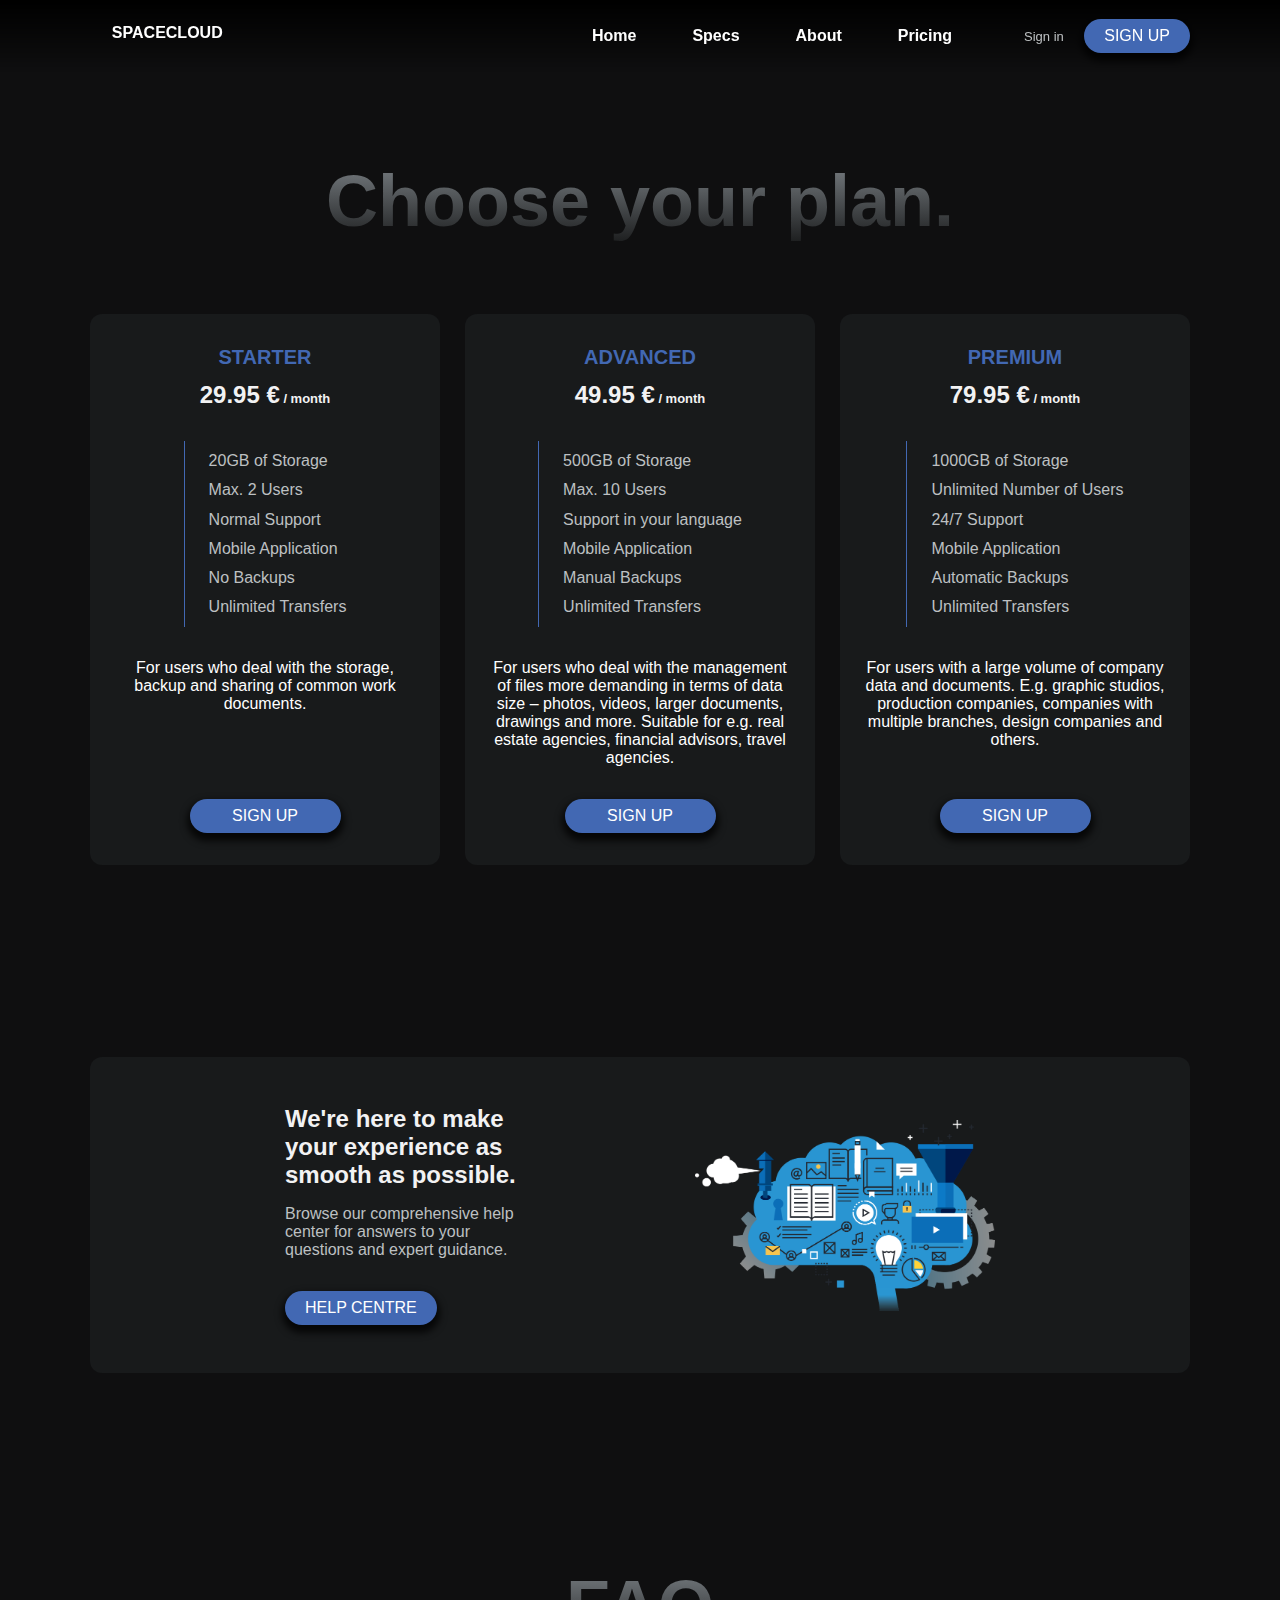
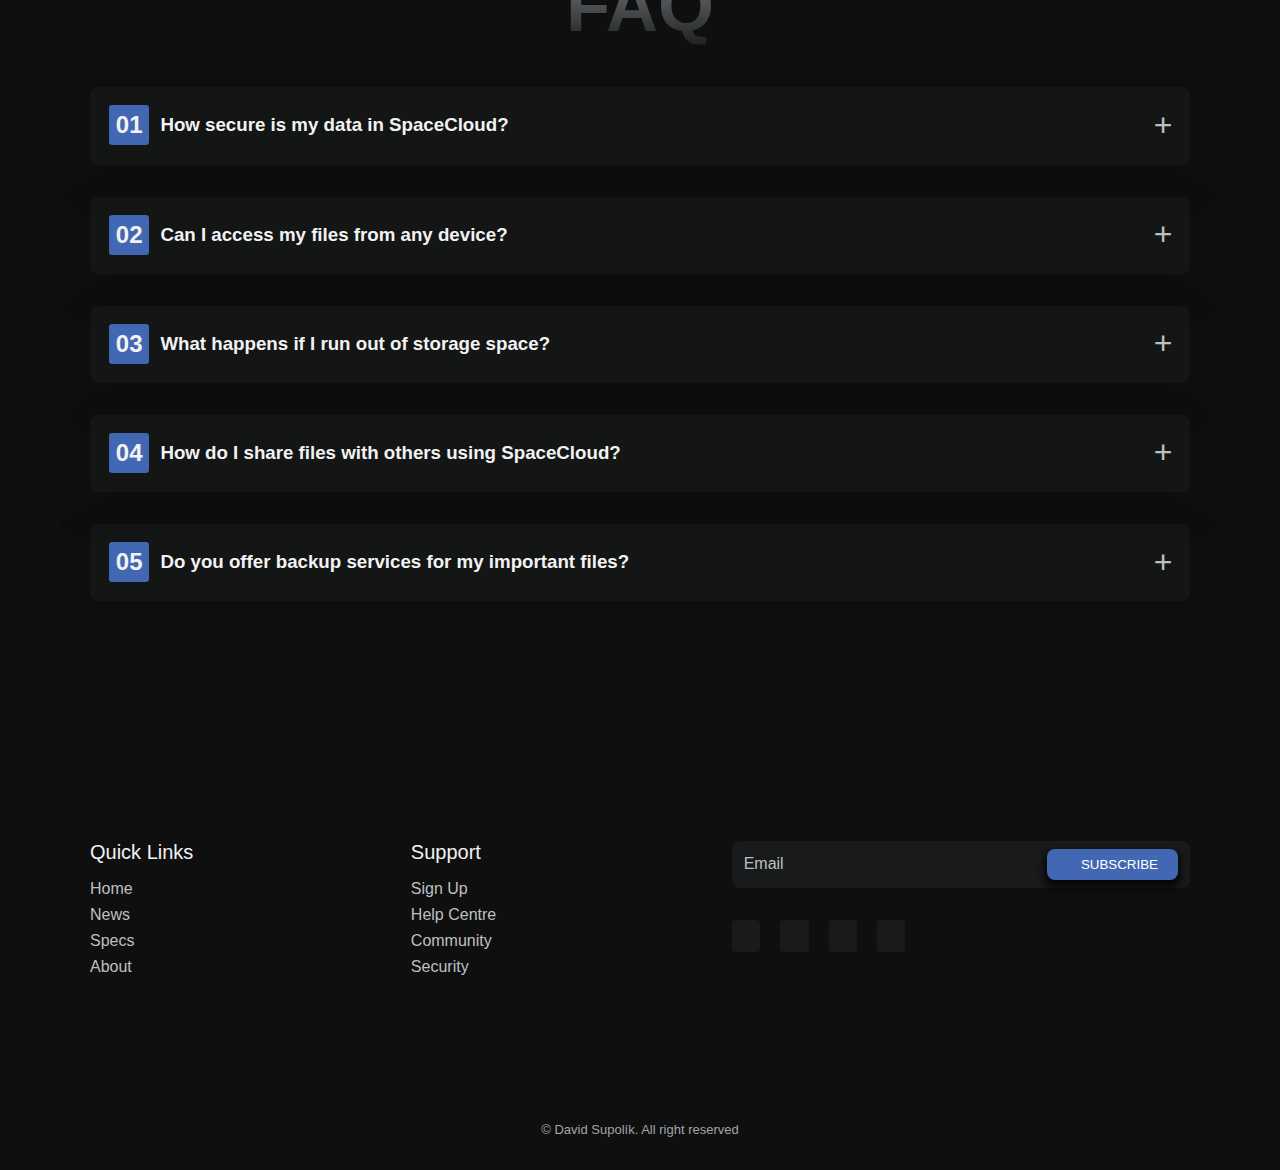
==== commit bcacc8c0: "adding prices page and faq section" ====
--- a/pricing.html
+++ b/pricing.html
@@ -3,8 +3,8 @@
   <head>
     <meta charset="UTF-8" />
     <meta name="viewport" content="width=device-width, initial-scale=1.0" />
-    <link rel="stylesheet" href="/assets/css/styles.css" />
-    <link rel="stylesheet" href="/assets/css/all.min.css" />
+    <link rel="stylesheet" href="./css/styles.css" />
+    <link rel="stylesheet" href="./css/all.min.css" />
     <title>SpaceCloud.com - Pricing</title>
   </head>
   <body>
@@ -114,7 +114,7 @@
               <p class="goto__description">Browse our comprehensive help center for answers to your questions and expert guidance.</p>
               <a href="#" class="button button--flex">Help Centre</a>
             </div>
-            <img src="assets/img/help.png" alt="" class="help__img" />
+            <img src="./assets/img/help.png" alt="" class="help__img" />
           </div>
         </section>
 
--- a/css/styles.css
+++ b/css/styles.css
@@ -0,0 +1,972 @@
+/*!=============== IMPORT PÍSMA ===============*/
+@font-face {
+  font-display: swap;
+  font-family: "Poppins";
+  font-style: normal;
+  font-weight: 400;
+  src: url("../fonts/poppins-v20-latin_latin-ext-regular.woff2") format("woff2");
+}
+
+@font-face {
+  font-display: swap;
+  font-family: "Poppins";
+  font-style: normal;
+  font-weight: 500;
+  src: url("../fonts/poppins-v20-latin_latin-ext-500.woff2") format("woff2");
+}
+
+@font-face {
+  font-display: swap;
+  font-family: "Poppins";
+  font-style: normal;
+  font-weight: 600;
+  src: url("../fonts/poppins-v20-latin_latin-ext-600.woff2") format("woff2");
+}
+
+/*!=============== VARIABLES CSS ===============*/
+:root {
+  --header-height: 3rem;
+
+  /*?========== BARVY ==========*/
+  --hue-color: 206;
+  --black-color: hsl(var(--hue-color), 4%, 4%);
+  --black-color-alt: hsl(var(--hue-color), 4%, 8%);
+  --title-color: hsl(var(--hue-color), 4%, 95%);
+  --text-color: hsl(var(--hue-color), 4%, 75%);
+  --text-color-light: hsl(var(--hue-color), 4%, 65%);
+  --white-color: #fff;
+  --button-color: hsl(220, 46%, 48%);
+  --button-color-alt: hsl(220, 46%, 28%);
+  --body-color: hsl(var(--hue-color), 4%, 6%);
+  --container-color: hsl(var(--hue-color), 4%, 10%);
+  --text-gradient: linear-gradient(
+    hsl(var(--hue-color), 4%, 50%),
+    hsl(var(--hue-color), 4%, 12%)
+  );
+  --scroll-thumb-color: hsl(var(--hue-color), 4%, 16%);
+  --scroll-thumb-color-alt: hsl(var(--hue-color), 4%, 20%);
+
+  /*?========== PÍSMO A TYPOGRAFIE ==========*/
+  --body-font: "Poppins", sans-serif;
+  --biggest-font-size: 5rem;
+  --bigger-font-size: 3.5rem;
+  --big-font-size: 2.5rem;
+  --h2-font-size: 1.25rem;
+  --h3-font-size: 1.125rem;
+  --normal-font-size: 0.938rem;
+  --small-font-size: 0.813rem;
+  --smaller-font-size: 0.75rem;
+  --text-line-height: 2rem;
+
+  /*?========== PÍSMO ==========*/
+  --font-medium: 500;
+  --font-semi-bold: 600;
+
+  /*?========== MARGIN BOTTOM ==========*/
+  --mb-0-5: 0.5rem;
+  --mb-0-75: 0.75rem;
+  --mb-1: 1rem;
+  --mb-1-5: 1.5rem;
+  --mb-2: 2rem;
+  --mb-2-5: 2.5rem;
+  --mb-3: 3rem;
+  --mb-5: 5rem;
+
+  /*?========== Z-INDEX ==========*/
+  --z-tooltip: 10;
+  --z-fixed: 100;
+}
+
+@media screen and (min-width: 968px) {
+  :root {
+    --biggest-font-size: 7.5rem;
+    --bigger-font-size: 4.5rem;
+    --big-font-size: 4rem;
+    --h2-font-size: 1.5rem;
+    --h3-font-size: 1.25rem;
+    --normal-font-size: 1rem;
+    --small-font-size: 0.875rem;
+    --smaller-font-size: 0.813rem;
+  }
+}
+
+/*!=============== ZÁKLAD ===============*/
+* {
+  box-sizing: border-box;
+  padding: 0;
+  margin: 0;
+}
+
+html {
+  scroll-behavior: smooth;
+  background-color: black;
+}
+
+body {
+  margin: var(--header-height) 0 0 0;
+  font-family: var(--body-font);
+  font-size: var(--normal-font-size);
+  background-color: var(--body-color);
+  color: var(--text-color);
+}
+
+h1,
+h2,
+h3 {
+  color: var(--title-color);
+}
+
+ul {
+  list-style: none;
+}
+
+a {
+  text-decoration: none;
+}
+
+button,
+input {
+  border: none;
+  outline: none;
+}
+
+button {
+  cursor: pointer;
+}
+
+img {
+  max-width: 100%;
+  height: auto;
+}
+
+/*!=============== ZNOVU POUŽITELNÉ CSS TŘÍDY ===============*/
+.section {
+  padding: 4rem 0 2rem;
+}
+
+.section__title {
+  font-size: var(--bigger-font-size);
+  text-align: center;
+  margin-bottom: var(--mb-2-5);
+}
+
+.section__title-gradient {
+  background: var(--text-gradient);
+  color: transparent;
+  -webkit-background-clip: text;
+  background-clip: text;
+}
+
+/*!=============== LAYOUT ===============*/
+.main {
+  overflow: hidden;
+}
+
+.container {
+  max-width: 1100px;
+  margin-left: var(--mb-1-5);
+  margin-right: var(--mb-1-5);
+}
+
+.grid {
+  display: grid;
+}
+
+/*!=============== HEADER ===============*/
+.header {
+  width: 100vw;
+  position: fixed;
+  top: 0;
+  left: 0;
+  z-index: var(--z-fixed);
+  background: transparent;
+}
+
+.header::before {
+  content: "";
+  position: absolute;
+  top: 0;
+  bottom: 0;
+  left: 0;
+  right: 0;
+  background: linear-gradient(
+    180deg,
+    rgba(0, 0, 0, 1) 0%,
+    rgba(0, 0, 0, 0.75) 25%,
+    rgba(0, 0, 0, 0.5) 50%,
+    rgba(0, 0, 0, 0.25) 75%,
+    rgba(0, 0, 0, 0) 100%
+  );
+}
+
+/*!=============== NAVIGACE ===============*/
+.nav {
+  position: relative;
+  height: var(--header-height);
+  display: flex;
+  justify-content: space-between;
+  align-items: center;
+}
+
+.nav__logo {
+  display: flex;
+  width: 1.5rem;
+  color: var(--white-color);
+  text-transform: uppercase;
+  font-weight: var(--font-semi-bold);
+}
+
+.nav__logo i {
+  font-size: 1.5rem;
+  padding-right: 0.2rem;
+}
+
+.nav__toggle {
+  font-size: 1.2rem;
+  color: var(--white-color);
+  cursor: pointer;
+}
+
+@media screen and (max-width: 767px) {
+  .nav__menu {
+    position: fixed;
+    background-color: var(--body-color);
+    top: -100%;
+    left: 0;
+    width: 100%;
+    padding: 4rem 0 3rem;
+    transition: 0.4s;
+  }
+}
+
+.nav__list {
+  display: flex;
+  flex-direction: column;
+  align-items: center;
+  row-gap: 1rem;
+}
+
+.nav__link {
+  color: var(--white-color);
+  font-size: var(--h2-font-size);
+  text-transform: uppercase;
+  font-weight: var(--font-semi-bold);
+
+  -webkit-background-clip: text;
+  background-clip: text;
+  transition: 0.4s;
+}
+
+.nav__link:hover {
+  background: var(--button-color);
+  color: transparent;
+  -webkit-background-clip: text;
+  background-clip: text;
+}
+
+.nav__close {
+  position: absolute;
+  font-size: 1.5rem;
+  top: 1rem;
+  right: 1rem;
+  color: var(--white-color);
+  cursor: pointer;
+}
+
+/*? UKÁZAT MENU */
+.show-menu {
+  top: 0;
+}
+
+/*? ZMĚNA POZADÍ HEADERU */
+.scroll-header {
+  background-color: var(--body-color);
+}
+
+/*? AKTIVNÍ ODKAZ */
+.active-link {
+  background: var(--button-color);
+  color: transparent;
+  -webkit-background-clip: text;
+  background-clip: text;
+}
+
+/*!=============== HOME ===============*/
+.home__img {
+  width: 350px;
+  position: absolute;
+  top: -9.5rem;
+}
+
+.home__data {
+  padding-top: 3rem;
+}
+.home__header {
+  position: relative;
+}
+
+.home__title {
+  font-size: var(--big-font-size);
+  background: var(--text-gradient);
+  color: transparent;
+  -webkit-background-clip: text;
+  background-clip: text;
+  position: absolute;
+  top: -4rem;
+  left: 1rem;
+  line-height: 6rem;
+}
+
+.home__subtitle {
+  font-size: var(--big-font-size);
+  margin-bottom: var(--mb-5);
+}
+
+.home__title-description {
+  font-size: var(--h3-font-size);
+  font-weight: var(--font-medium);
+  margin-bottom: var(--mb-0-5);
+}
+
+.home__description {
+  margin-bottom: var(--mb-1-5);
+  line-height: var(--text-line-height);
+}
+
+/*!=============== TLAČÍTKA ===============*/
+.button {
+  display: inline-block;
+  background-color: var(--button-color);
+  color: var(--white-color);
+  text-transform: uppercase;
+  padding: 0.5rem 1.25rem;
+  border-radius: 1.5rem;
+  transition: 0.3s;
+  -webkit-box-shadow: 0px 5px 7px 3px rgba(0, 0, 0, 0.75);
+  -moz-box-shadow: 0px 5px 7px 3px rgba(0, 0, 0, 0.75);
+  box-shadow: 0px 5px 7px 3px rgba(0, 0, 0, 0.75);
+}
+
+.button:hover {
+  background-color: var(--button-color-alt);
+  transform: scale(1.1);
+}
+
+.sec-button {
+  color: var(--text-color);
+  font-size: var(--smaller-font-size);
+  margin: 0 1rem;
+  transition: 0.3s;
+}
+
+.sec-button:hover {
+  color: var(--white-color);
+  border-bottom: 1px solid var(--white-color);
+  transform: scale(1.1);
+}
+
+.newsletter-button {
+  display: inline-block;
+  background-color: var(--button-color);
+  color: var(--white-color);
+  text-transform: uppercase;
+  padding: 0.5rem 1.25rem;
+  border-radius: 0.5rem;
+  transition: 0.3s;
+  -webkit-box-shadow: 0px 5px 7px 3px rgba(0, 0, 0, 0.75);
+  -moz-box-shadow: 0px 5px 7px 3px rgba(0, 0, 0, 0.75);
+  box-shadow: 0px 5px 7px 3px rgba(0, 0, 0, 0.75);
+}
+
+.newsletter-button:hover {
+  background-color: var(--button-color-alt);
+}
+
+.newsletter-button i {
+  padding-right: 0.2rem;
+}
+
+.button--flex {
+  display: inline-flex;
+  align-items: center;
+}
+
+/*!=============== FEATURE ===============*/
+.feature__img {
+  width: 90px;
+  text-align: center;
+}
+
+.feature__container {
+  grid-template-columns: repeat(auto-fit, minmax(110px, 1fr));
+  row-gap: 5rem;
+  justify-items: center;
+  align-items: center;
+  background-color: var(--black-color-alt);
+  padding: 2rem;
+  border-radius: 0.75rem;
+}
+
+/*!=============== SPECS ===============*/
+.specs__container {
+  position: relative;
+}
+
+.specs__content {
+  row-gap: 1.5rem;
+}
+
+.specs__data {
+  display: grid;
+  row-gap: 0.25rem;
+}
+
+.specs__icon {
+  font-size: 1.2rem;
+  color: var(--white-color);
+}
+
+.specs__title {
+  font-size: var(--normal-font-size);
+  font-weight: var(--font-medium);
+}
+
+.specs__title i {
+  padding-right: 0.2rem;
+}
+
+.specs__subtitle {
+  font-size: var(--smaller-font-size);
+}
+
+.specs__data:nth-child(1),
+.specs__data:nth-child(4) {
+  margin-left: 1.5rem;
+}
+
+.specs__img {
+  width: 250px;
+  position: absolute;
+  right: -1rem;
+  top: 2rem;
+}
+
+/*!=============== ABOUT US ===============*/
+.about__container {
+  position: relative;
+  grid-template-columns: repeat(2, 1fr);
+}
+
+.about__data {
+  padding: 5rem 0 3rem;
+}
+
+.about__img {
+  width: 250px;
+  position: absolute;
+  left: -7rem;
+  top: 7rem;
+}
+
+.about__description {
+  margin-bottom: var(--mb-1-5);
+  line-height: var(--text-line-height);
+}
+
+/*!=============== GOTO ===============*/
+.goto__container {
+  position: relative;
+  background-color: var(--container-color);
+  padding: 2rem 1.5rem;
+  border-radius: 0.75rem;
+}
+
+.goto__title {
+  font-size: var(--h3-font-size);
+  margin-bottom: var(--mb-0-75);
+}
+
+.goto__description {
+  margin-bottom: var(--mb-1);
+}
+
+.goto__img {
+  width: 300px;
+  position: absolute;
+  top: 4rem;
+  right: -11rem;
+}
+
+/*!=============== FOOTER ===============*/
+.footer__container {
+  grid-template-columns: repeat(auto-fit, minmax(220px, 1fr));
+  row-gap: 2rem;
+}
+
+.footer__logo {
+  display: flex;
+  font-size: 2.5rem;
+  color: var(--white-color);
+  text-transform: uppercase;
+  font-weight: var(--font-semi-bold);
+}
+
+.footer__logo i {
+  font-size: 3.5rem;
+  padding-right: 0.4rem;
+}
+
+.footer__title {
+  font-size: var(--h3-font-size);
+  font-weight: var(--font-medium);
+  margin-bottom: var(--mb-1);
+}
+
+.footer__links {
+  display: flex;
+  flex-direction: column;
+  row-gap: 0.5rem;
+}
+
+.footer__link {
+  color: var(--text-color);
+  transition: 0.3s;
+}
+
+.footer__link:hover {
+  color: var(--button-color);
+}
+
+.footer__form {
+  display: flex;
+  column-gap: 0.5rem;
+  background-color: var(--container-color);
+  padding: 0.5rem 0.75rem;
+  border-radius: 0.5rem;
+  margin-bottom: var(--mb-2);
+}
+
+.footer__input {
+  background-color: var(--container-color);
+  width: 90%;
+  color: var(--white-color);
+}
+
+.footer__input::placeholder {
+  color: var(--text-color);
+  font-size: var(--normal-font-size);
+  font-family: var(--body-font);
+}
+
+.footer__social {
+  display: flex;
+  column-gap: 1.25rem;
+}
+
+.footer__social-link {
+  display: inline-flex;
+  color: var(--white-color);
+  background-color: var(--container-color);
+  padding: 0.5rem;
+  border-radius: 0.25rem;
+  font-size: 1rem;
+  transition: 0.3s;
+}
+
+.footer__social-link:hover {
+  background-color: var(--button-color);
+  transform: scale(1.1);
+}
+
+.footer__copy {
+  margin-top: 5rem;
+  text-align: center;
+}
+
+.footer__copy-link {
+  font-size: var(--smaller-font-size);
+  color: var(--text-color-light);
+}
+
+/*!=============== PRICING PAGE ===============*/
+.pricing__container {
+  grid-template-rows: repeat(auto-fit, minmax(250px, 1fr));
+  grid-gap: 25px;
+  padding-top: 2rem;
+}
+
+.pricing__row {
+  background-color: var(--container-color);
+  padding: 2rem 1.5rem;
+  border-radius: 0.75rem;
+  text-align: center;
+}
+
+.pricing__subtitle {
+  font-size: var(--h3-font-size);
+  margin-bottom: var(--mb-0-75);
+  text-transform: uppercase;
+  color: var(--button-color);
+}
+
+.pricing__description {
+  margin-bottom: var(--mb-2);
+  color: var(--white-color);
+}
+
+.pricing__column {
+  display: flex;
+  flex-direction: column;
+  align-items: center;
+  height: 100%;
+}
+
+.pricing__column span {
+  font-size: var(--smaller-font-size);
+}
+
+.pricing__column ul {
+  margin: 2rem 0;
+  border-left: 0.1rem solid var(--button-color);
+  padding-left: 1.5rem;
+}
+
+.pricing__column li {
+  margin: 0.7rem 0;
+  text-align: left;
+}
+
+.pricing__column a {
+  margin-top: auto;
+  width: 50%;
+}
+
+/*!=============== PRICING PAGE - HELP ===============*/
+.help__img {
+  width: 300px;
+  position: absolute;
+  top: 4rem;
+  right: -11rem;
+}
+
+/*!=============== PRICING PAGE - FAQ ===============*/
+.accordion__container {
+  row-gap: 2rem;
+  display: flex;
+  flex-direction: column;
+  flex-wrap: wrap;
+  justify-content: center;
+}
+.accordion__tab {
+  position: relative;
+  background-color: var(--black-color-alt);
+  padding: 0 1.2rem 1.2rem;
+  box-shadow: 0 1rem 5rem rgba(0, 0, 0, 0.05);
+  border-radius: 0.5rem;
+}
+
+.accordion__data {
+  max-height: 0;
+  transition: 1s;
+  overflow: hidden;
+}
+
+.accordion__tab label {
+  display: flex;
+  align-items: center;
+  cursor: pointer;
+}
+
+.accordion__tab label h2 {
+  width: 2.5rem;
+  height: 2.5rem;
+  display: flex;
+  justify-content: center;
+  align-items: center;
+  background-color: var(--button-color);
+  border-radius: 0.2rem;
+  margin-right: 0.7rem;
+}
+
+.accordion__tab label h3 {
+  position: relative;
+  width: 60%;
+  font-weight: var(--font-semi-bold);
+}
+
+.accordion__tab label::after {
+  content: "+";
+  position: absolute;
+  right: 1.1rem;
+  font-size: 2rem;
+  color: var(--text-color);
+  transition: 0.3s;
+}
+
+.accordion__tab:hover label::after {
+  color: var(--button-color);
+}
+
+.accordion__tab input {
+  appearance: none;
+}
+
+.accordion__tab input:checked ~ label::after {
+  transform: rotate(135deg);
+}
+
+.accordion__tab input:checked ~ .accordion__data {
+  max-height: 100vh;
+  margin: var(--mb-2-5);
+}
+
+/*!=============== MEDIA QUERIES ===============*/
+/*? For small devices */
+@media screen and (max-width: 340px) {
+  .container {
+    margin-left: var(--mb-1);
+    margin-right: var(--mb-1);
+  }
+  .section__title {
+    font-size: var(--big-font-size);
+  }
+  .home__img {
+    width: 200px;
+    top: -20rem;
+  }
+  .home__title {
+    top: -4rem;
+    font-size: var(--bigger-font-size);
+  }
+  .home__data {
+    padding-top: 1rem;
+  }
+  .home__description {
+    font-size: var(--small-font-size);
+  }
+  .specs__img {
+    width: 190px;
+    top: 3.5rem;
+  }
+  .about__container {
+    grid-template-columns: 0.6fr 1fr;
+  }
+  .about__img {
+    width: 220px;
+    top: -2rem;
+    left: -9rem;
+  }
+  .about__data {
+    padding: 0;
+  }
+}
+
+/*? For small devices - extra */
+@media screen and (max-width: 406px) {
+  .home__title-description {
+    padding-top: 2rem;
+  }
+}
+@media screen and (max-width: 767px) {
+  .footer__container {
+    grid-template-columns: repeat(2, 1fr);
+    grid-template-rows: repeat(2, 1fr);
+  }
+
+  .footer__content:nth-of-type(3) {
+    grid-area: 2 / 1 / 3 / 3;
+  }
+}
+
+/*? For small devices - extra 2 */
+@media screen and (min-width: 407px) {
+  .home__img {
+    top: -12rem;
+    left: 7rem;
+  }
+  .about__img {
+    top: 5rem;
+  }
+}
+
+/*? For small devices - extra 2 */
+@media screen and (max-width: 575px) {
+  .goto__img {
+    width: 150px;
+    right: 2rem;
+  }
+  .help__img {
+    display: none;
+  }
+}
+
+/*? For small devices - extra 2 */
+@media screen and (max-width: 520px) {
+  .goto__img {
+    width: 100px;
+    top: 5rem;
+    right: 2rem;
+  }
+}
+
+/*? For small devices - extra 2 */
+@media screen and (max-width: 470px) {
+  .goto__img {
+    display: none;
+  }
+}
+
+/*? For medium devices */
+@media screen and (min-width: 576px) {
+  .home__container {
+    grid-template-columns: 0.8fr 1fr;
+  }
+  .home__data {
+    padding-top: 2rem;
+  }
+  .home__img {
+    top: 0.5rem;
+    left: -2rem;
+  }
+  .specs__img {
+    position: initial;
+  }
+  .specs__container {
+    grid-template-columns: repeat(2, 1fr);
+    justify-items: center;
+    align-items: center;
+  }
+  .about__img {
+    position: initial;
+  }
+  .about__data {
+    padding: 0;
+  }
+  .about__container {
+    grid-template-columns: max-content 250px;
+    justify-content: center;
+    align-items: center;
+    column-gap: 2rem;
+  }
+  .goto__img {
+    position: initial;
+  }
+  .goto__container {
+    grid-template-columns: repeat(2, 1fr);
+    justify-items: center;
+    align-items: center;
+  }
+  .help__img {
+    position: initial;
+  }
+}
+
+@media screen and (min-width: 767px) {
+  body {
+    margin: 0;
+  }
+  .section {
+    padding: 10rem 0 2rem;
+  }
+  .nav {
+    height: calc(var(--header-height) + 1.5rem);
+  }
+  .nav__logo {
+    width: 2rem;
+  }
+  .nav__list {
+    flex-direction: row;
+    column-gap: 3.5rem;
+  }
+  .nav__link {
+    font-size: var(--normal-font-size);
+    text-transform: initial;
+  }
+  .nav__toggle,
+  .nav__close {
+    display: none;
+  }
+  .home__container {
+    position: relative;
+    grid-template-columns: repeat(2, 1fr);
+  }
+  .home__img {
+    top: -7rem;
+    left: 2rem;
+    width: 450px;
+  }
+  .home__data {
+    padding-top: 8rem;
+  }
+  .specs__img {
+    width: 300px;
+  }
+  .specs__container,
+  .about__container {
+    column-gap: 7rem;
+  }
+  .about__img {
+    width: 300px;
+  }
+  .about__description {
+    margin-bottom: var(--mb-0-5);
+  }
+  .goto__container {
+    grid-template-columns: 250px max-content;
+    justify-content: center;
+    column-gap: 10rem;
+    padding: 3rem 0;
+  }
+  .goto__title {
+    font-size: var(--h2-font-size);
+    margin-bottom: var(--mb-1);
+  }
+  .goto__description {
+    margin-bottom: var(--mb-2);
+  }
+  .footer__container {
+    grid-template-columns: 0.7fr 0.7fr 1fr;
+  }
+}
+
+/*? For small devices - extra 2 */
+@media screen and (min-width: 848px) {
+  .pricing__container {
+    grid-template-columns: repeat(auto-fit, minmax(250px, 1fr));
+  }
+}
+
+/*? For large devices */
+@media screen and (min-width: 1024px) {
+  .home__img {
+    width: 500px;
+    top: -15rem;
+  }
+  .home__title {
+    top: -5rem;
+    left: 3.5rem;
+  }
+  .home__subtitle {
+    margin-bottom: var(--mb-2-5);
+  }
+  .home__description {
+    padding-right: 5rem;
+  }
+  .goto__img {
+    width: 300px;
+  }
+  .footer__container {
+    padding-top: 3rem;
+  }
+  .footer__copy {
+    margin-top: 9rem;
+  }
+}
+
+/*? For large devices */
+@media screen and (min-width: 1150px) {
+  .container {
+    margin-left: auto;
+    margin-right: auto;
+  }
+}
--- a/css/all.min.css
+++ b/css/all.min.css
@@ -0,0 +1,5 @@
+
+.fa{font-family:var(--fa-style-family,"Font Awesome 6 Free");font-weight:var(--fa-style,900)}.fa,.fa-brands,.fa-classic,.fa-regular,.fa-sharp,.fa-solid,.fab,.far,.fas{-moz-osx-font-smoothing:grayscale;-webkit-font-smoothing:antialiased;display:var(--fa-display,inline-block);font-style:normal;font-variant:normal;line-height:1;text-rendering:auto}.fa-classic,.fa-regular,.fa-solid,.far,.fas{font-family:"Font Awesome 6 Free"}.fa-brands,.fab{font-family:"Font Awesome 6 Brands"}.fa-1x{font-size:1em}.fa-2x{font-size:2em}.fa-3x{font-size:3em}.fa-4x{font-size:4em}.fa-5x{font-size:5em}.fa-6x{font-size:6em}.fa-7x{font-size:7em}.fa-8x{font-size:8em}.fa-9x{font-size:9em}.fa-10x{font-size:10em}.fa-2xs{font-size:.625em;line-height:.1em;vertical-align:.225em}.fa-xs{font-size:.75em;line-height:.08333em;vertical-align:.125em}.fa-sm{font-size:.875em;line-height:.07143em;vertical-align:.05357em}.fa-lg{font-size:1.25em;line-height:.05em;vertical-align:-.075em}.fa-xl{font-size:1.5em;line-height:.04167em;vertical-align:-.125em}.fa-2xl{font-size:2em;line-height:.03125em;vertical-align:-.1875em}.fa-fw{text-align:center;width:1.25em}.fa-ul{list-style-type:none;margin-left:var(--fa-li-margin,2.5em);padding-left:0}.fa-ul>li{position:relative}.fa-li{left:calc(var(--fa-li-width, 2em)*-1);position:absolute;text-align:center;width:var(--fa-li-width,2em);line-height:inherit}.fa-border{border-radius:var(--fa-border-radius,.1em);border:var(--fa-border-width,.08em) var(--fa-border-style,solid) var(--fa-border-color,#eee);padding:var(--fa-border-padding,.2em .25em .15em)}.fa-pull-left{float:left;margin-right:var(--fa-pull-margin,.3em)}.fa-pull-right{float:right;margin-left:var(--fa-pull-margin,.3em)}.fa-beat{-webkit-animation-name:fa-beat;animation-name:fa-beat;-webkit-animation-delay:var(--fa-animation-delay,0s);animation-delay:var(--fa-animation-delay,0s);-webkit-animation-direction:var(--fa-animation-direction,normal);animation-direction:var(--fa-animation-direction,normal);-webkit-animation-duration:var(--fa-animation-duration,1s);animation-duration:var(--fa-animation-duration,1s);-webkit-animation-iteration-count:var(--fa-animation-iteration-count,infinite);animation-iteration-count:var(--fa-animation-iteration-count,infinite);-webkit-animation-timing-function:var(--fa-animation-timing,ease-in-out);animation-timing-function:var(--fa-animation-timing,ease-in-out)}.fa-bounce{-webkit-animation-name:fa-bounce;animation-name:fa-bounce;-webkit-animation-delay:var(--fa-animation-delay,0s);animation-delay:var(--fa-animation-delay,0s);-webkit-animation-direction:var(--fa-animation-direction,normal);animation-direction:var(--fa-animation-direction,normal);-webkit-animation-duration:var(--fa-animation-duration,1s);animation-duration:var(--fa-animation-duration,1s);-webkit-animation-iteration-count:var(--fa-animation-iteration-count,infinite);animation-iteration-count:var(--fa-animation-iteration-count,infinite);-webkit-animation-timing-function:var(--fa-animation-timing,cubic-bezier(.28,.84,.42,1));animation-timing-function:var(--fa-animation-timing,cubic-bezier(.28,.84,.42,1))}.fa-fade{-webkit-animation-name:fa-fade;animation-name:fa-fade;-webkit-animation-iteration-count:var(--fa-animation-iteration-count,infinite);animation-iteration-count:var(--fa-animation-iteration-count,infinite);-webkit-animation-timing-function:var(--fa-animation-timing,cubic-bezier(.4,0,.6,1));animation-timing-function:var(--fa-animation-timing,cubic-bezier(.4,0,.6,1))}.fa-beat-fade,.fa-fade{-webkit-animation-delay:var(--fa-animation-delay,0s);animation-delay:var(--fa-animation-delay,0s);-webkit-animation-direction:var(--fa-animation-direction,normal);animation-direction:var(--fa-animation-direction,normal);-webkit-animation-duration:var(--fa-animation-duration,1s);animation-duration:var(--fa-animation-duration,1s)}.fa-beat-fade{-webkit-animation-name:fa-beat-fade;animation-name:fa-beat-fade;-webkit-animation-iteration-count:var(--fa-animation-iteration-count,infinite);animation-iteration-count:var(--fa-animation-iteration-count,infinite);-webkit-animation-timing-function:var(--fa-animation-timing,cubic-bezier(.4,0,.6,1));animation-timing-function:var(--fa-animation-timing,cubic-bezier(.4,0,.6,1))}.fa-flip{-webkit-animation-name:fa-flip;animation-name:fa-flip;-webkit-animation-delay:var(--fa-animation-delay,0s);animation-delay:var(--fa-animation-delay,0s);-webkit-animation-direction:var(--fa-animation-direction,normal);animation-direction:var(--fa-animation-direction,normal);-webkit-animation-duration:var(--fa-animation-duration,1s);animation-duration:var(--fa-animation-duration,1s);-webkit-animation-iteration-count:var(--fa-animation-iteration-count,infinite);animation-iteration-count:var(--fa-animation-iteration-count,infinite);-webkit-animation-timing-function:var(--fa-animation-timing,ease-in-out);animation-timing-function:var(--fa-animation-timing,ease-in-out)}.fa-shake{-webkit-animation-name:fa-shake;animation-name:fa-shake;-webkit-animation-duration:var(--fa-animation-duration,1s);animation-duration:var(--fa-animation-duration,1s);-webkit-animation-iteration-count:var(--fa-animation-iteration-count,infinite);animation-iteration-count:var(--fa-animation-iteration-count,infinite);-webkit-animation-timing-function:var(--fa-animation-timing,linear);animation-timing-function:var(--fa-animation-timing,linear)}.fa-shake,.fa-spin{-webkit-animation-delay:var(--fa-animation-delay,0s);animation-delay:var(--fa-animation-delay,0s);-webkit-animation-direction:var(--fa-animation-direction,normal);animation-direction:var(--fa-animation-direction,normal)}.fa-spin{-webkit-animation-name:fa-spin;animation-name:fa-spin;-webkit-animation-duration:var(--fa-animation-duration,2s);animation-duration:var(--fa-animation-duration,2s);-webkit-animation-iteration-count:var(--fa-animation-iteration-count,infinite);animation-iteration-count:var(--fa-animation-iteration-count,infinite);-webkit-animation-timing-function:var(--fa-animation-timing,linear);animation-timing-function:var(--fa-animation-timing,linear)}.fa-spin-reverse{--fa-animation-direction:reverse}.fa-pulse,.fa-spin-pulse{-webkit-animation-name:fa-spin;animation-name:fa-spin;-webkit-animation-direction:var(--fa-animation-direction,normal);animation-direction:var(--fa-animation-direction,normal);-webkit-animation-duration:var(--fa-animation-duration,1s);animation-duration:var(--fa-animation-duration,1s);-webkit-animation-iteration-count:var(--fa-animation-iteration-count,infinite);animation-iteration-count:var(--fa-animation-iteration-count,infinite);-webkit-animation-timing-function:var(--fa-animation-timing,steps(8));animation-timing-function:var(--fa-animation-timing,steps(8))}@media (prefers-reduced-motion:reduce){.fa-beat,.fa-beat-fade,.fa-bounce,.fa-fade,.fa-flip,.fa-pulse,.fa-shake,.fa-spin,.fa-spin-pulse{-webkit-animation-delay:-1ms;animation-delay:-1ms;-webkit-animation-duration:1ms;animation-duration:1ms;-webkit-animation-iteration-count:1;animation-iteration-count:1;-webkit-transition-delay:0s;transition-delay:0s;-webkit-transition-duration:0s;transition-duration:0s}}@-webkit-keyframes fa-beat{0%,90%{-webkit-transform:scale(1);transform:scale(1)}45%{-webkit-transform:scale(var(--fa-beat-scale,1.25));transform:scale(var(--fa-beat-scale,1.25))}}@keyframes fa-beat{0%,90%{-webkit-transform:scale(1);transform:scale(1)}45%{-webkit-transform:scale(var(--fa-beat-scale,1.25));transform:scale(var(--fa-beat-scale,1.25))}}@-webkit-keyframes fa-bounce{0%{-webkit-transform:scale(1) translateY(0);transform:scale(1) translateY(0)}10%{-webkit-transform:scale(var(--fa-bounce-start-scale-x,1.1),var(--fa-bounce-start-scale-y,.9)) translateY(0);transform:scale(var(--fa-bounce-start-scale-x,1.1),var(--fa-bounce-start-scale-y,.9)) translateY(0)}30%{-webkit-transform:scale(var(--fa-bounce-jump-scale-x,.9),var(--fa-bounce-jump-scale-y,1.1)) translateY(var(--fa-bounce-height,-.5em));transform:scale(var(--fa-bounce-jump-scale-x,.9),var(--fa-bounce-jump-scale-y,1.1)) translateY(var(--fa-bounce-height,-.5em))}50%{-webkit-transform:scale(var(--fa-bounce-land-scale-x,1.05),var(--fa-bounce-land-scale-y,.95)) translateY(0);transform:scale(var(--fa-bounce-land-scale-x,1.05),var(--fa-bounce-land-scale-y,.95)) translateY(0)}57%{-webkit-transform:scale(1) translateY(var(--fa-bounce-rebound,-.125em));transform:scale(1) translateY(var(--fa-bounce-rebound,-.125em))}64%{-webkit-transform:scale(1) translateY(0);transform:scale(1) translateY(0)}to{-webkit-transform:scale(1) translateY(0);transform:scale(1) translateY(0)}}@keyframes fa-bounce{0%{-webkit-transform:scale(1) translateY(0);transform:scale(1) translateY(0)}10%{-webkit-transform:scale(var(--fa-bounce-start-scale-x,1.1),var(--fa-bounce-start-scale-y,.9)) translateY(0);transform:scale(var(--fa-bounce-start-scale-x,1.1),var(--fa-bounce-start-scale-y,.9)) translateY(0)}30%{-webkit-transform:scale(var(--fa-bounce-jump-scale-x,.9),var(--fa-bounce-jump-scale-y,1.1)) translateY(var(--fa-bounce-height,-.5em));transform:scale(var(--fa-bounce-jump-scale-x,.9),var(--fa-bounce-jump-scale-y,1.1)) translateY(var(--fa-bounce-height,-.5em))}50%{-webkit-transform:scale(var(--fa-bounce-land-scale-x,1.05),var(--fa-bounce-land-scale-y,.95)) translateY(0);transform:scale(var(--fa-bounce-land-scale-x,1.05),var(--fa-bounce-land-scale-y,.95)) translateY(0)}57%{-webkit-transform:scale(1) translateY(var(--fa-bounce-rebound,-.125em));transform:scale(1) translateY(var(--fa-bounce-rebound,-.125em))}64%{-webkit-transform:scale(1) translateY(0);transform:scale(1) translateY(0)}to{-webkit-transform:scale(1) translateY(0);transform:scale(1) translateY(0)}}@-webkit-keyframes fa-fade{50%{opacity:var(--fa-fade-opacity,.4)}}@keyframes fa-fade{50%{opacity:var(--fa-fade-opacity,.4)}}@-webkit-keyframes fa-beat-fade{0%,to{opacity:var(--fa-beat-fade-opacity,.4);-webkit-transform:scale(1);transform:scale(1)}50%{opacity:1;-webkit-transform:scale(var(--fa-beat-fade-scale,1.125));transform:scale(var(--fa-beat-fade-scale,1.125))}}@keyframes fa-beat-fade{0%,to{opacity:var(--fa-beat-fade-opacity,.4);-webkit-transform:scale(1);transform:scale(1)}50%{opacity:1;-webkit-transform:scale(var(--fa-beat-fade-scale,1.125));transform:scale(var(--fa-beat-fade-scale,1.125))}}@-webkit-keyframes fa-flip{50%{-webkit-transform:rotate3d(var(--fa-flip-x,0),var(--fa-flip-y,1),var(--fa-flip-z,0),var(--fa-flip-angle,-180deg));transform:rotate3d(var(--fa-flip-x,0),var(--fa-flip-y,1),var(--fa-flip-z,0),var(--fa-flip-angle,-180deg))}}@keyframes fa-flip{50%{-webkit-transform:rotate3d(var(--fa-flip-x,0),var(--fa-flip-y,1),var(--fa-flip-z,0),var(--fa-flip-angle,-180deg));transform:rotate3d(var(--fa-flip-x,0),var(--fa-flip-y,1),var(--fa-flip-z,0),var(--fa-flip-angle,-180deg))}}@-webkit-keyframes fa-shake{0%{-webkit-transform:rotate(-15deg);transform:rotate(-15deg)}4%{-webkit-transform:rotate(15deg);transform:rotate(15deg)}8%,24%{-webkit-transform:rotate(-18deg);transform:rotate(-18deg)}12%,28%{-webkit-transform:rotate(18deg);transform:rotate(18deg)}16%{-webkit-transform:rotate(-22deg);transform:rotate(-22deg)}20%{-webkit-transform:rotate(22deg);transform:rotate(22deg)}32%{-webkit-transform:rotate(-12deg);transform:rotate(-12deg)}36%{-webkit-transform:rotate(12deg);transform:rotate(12deg)}40%,to{-webkit-transform:rotate(0deg);transform:rotate(0deg)}}@keyframes fa-shake{0%{-webkit-transform:rotate(-15deg);transform:rotate(-15deg)}4%{-webkit-transform:rotate(15deg);transform:rotate(15deg)}8%,24%{-webkit-transform:rotate(-18deg);transform:rotate(-18deg)}12%,28%{-webkit-transform:rotate(18deg);transform:rotate(18deg)}16%{-webkit-transform:rotate(-22deg);transform:rotate(-22deg)}20%{-webkit-transform:rotate(22deg);transform:rotate(22deg)}32%{-webkit-transform:rotate(-12deg);transform:rotate(-12deg)}36%{-webkit-transform:rotate(12deg);transform:rotate(12deg)}40%,to{-webkit-transform:rotate(0deg);transform:rotate(0deg)}}@-webkit-keyframes fa-spin{0%{-webkit-transform:rotate(0deg);transform:rotate(0deg)}to{-webkit-transform:rotate(1turn);transform:rotate(1turn)}}@keyframes fa-spin{0%{-webkit-transform:rotate(0deg);transform:rotate(0deg)}to{-webkit-transform:rotate(1turn);transform:rotate(1turn)}}.fa-rotate-90{-webkit-transform:rotate(90deg);transform:rotate(90deg)}.fa-rotate-180{-webkit-transform:rotate(180deg);transform:rotate(180deg)}.fa-rotate-270{-webkit-transform:rotate(270deg);transform:rotate(270deg)}.fa-flip-horizontal{-webkit-transform:scaleX(-1);transform:scaleX(-1)}.fa-flip-vertical{-webkit-transform:scaleY(-1);transform:scaleY(-1)}.fa-flip-both,.fa-flip-horizontal.fa-flip-vertical{-webkit-transform:scale(-1);transform:scale(-1)}.fa-rotate-by{-webkit-transform:rotate(var(--fa-rotate-angle,none));transform:rotate(var(--fa-rotate-angle,none))}.fa-stack{display:inline-block;height:2em;line-height:2em;position:relative;vertical-align:middle;width:2.5em}.fa-stack-1x,.fa-stack-2x{left:0;position:absolute;text-align:center;width:100%;z-index:var(--fa-stack-z-index,auto)}.fa-stack-1x{line-height:inherit}.fa-stack-2x{font-size:2em}.fa-inverse{color:var(--fa-inverse,#fff)}
+
+.fa-0:before{content:"\30"}.fa-1:before{content:"\31"}.fa-2:before{content:"\32"}.fa-3:before{content:"\33"}.fa-4:before{content:"\34"}.fa-5:before{content:"\35"}.fa-6:before{content:"\36"}.fa-7:before{content:"\37"}.fa-8:before{content:"\38"}.fa-9:before{content:"\39"}.fa-fill-drip:before{content:"\f576"}.fa-arrows-to-circle:before{content:"\e4bd"}.fa-chevron-circle-right:before,.fa-circle-chevron-right:before{content:"\f138"}.fa-at:before{content:"\40"}.fa-trash-alt:before,.fa-trash-can:before{content:"\f2ed"}.fa-text-height:before{content:"\f034"}.fa-user-times:before,.fa-user-xmark:before{content:"\f235"}.fa-stethoscope:before{content:"\f0f1"}.fa-comment-alt:before,.fa-message:before{content:"\f27a"}.fa-info:before{content:"\f129"}.fa-compress-alt:before,.fa-down-left-and-up-right-to-center:before{content:"\f422"}.fa-explosion:before{content:"\e4e9"}.fa-file-alt:before,.fa-file-lines:before,.fa-file-text:before{content:"\f15c"}.fa-wave-square:before{content:"\f83e"}.fa-ring:before{content:"\f70b"}.fa-building-un:before{content:"\e4d9"}.fa-dice-three:before{content:"\f527"}.fa-calendar-alt:before,.fa-calendar-days:before{content:"\f073"}.fa-anchor-circle-check:before{content:"\e4aa"}.fa-building-circle-arrow-right:before{content:"\e4d1"}.fa-volleyball-ball:before,.fa-volleyball:before{content:"\f45f"}.fa-arrows-up-to-line:before{content:"\e4c2"}.fa-sort-desc:before,.fa-sort-down:before{content:"\f0dd"}.fa-circle-minus:before,.fa-minus-circle:before{content:"\f056"}.fa-door-open:before{content:"\f52b"}.fa-right-from-bracket:before,.fa-sign-out-alt:before{content:"\f2f5"}.fa-atom:before{content:"\f5d2"}.fa-soap:before{content:"\e06e"}.fa-heart-music-camera-bolt:before,.fa-icons:before{content:"\f86d"}.fa-microphone-alt-slash:before,.fa-microphone-lines-slash:before{content:"\f539"}.fa-bridge-circle-check:before{content:"\e4c9"}.fa-pump-medical:before{content:"\e06a"}.fa-fingerprint:before{content:"\f577"}.fa-hand-point-right:before{content:"\f0a4"}.fa-magnifying-glass-location:before,.fa-search-location:before{content:"\f689"}.fa-forward-step:before,.fa-step-forward:before{content:"\f051"}.fa-face-smile-beam:before,.fa-smile-beam:before{content:"\f5b8"}.fa-flag-checkered:before{content:"\f11e"}.fa-football-ball:before,.fa-football:before{content:"\f44e"}.fa-school-circle-exclamation:before{content:"\e56c"}.fa-crop:before{content:"\f125"}.fa-angle-double-down:before,.fa-angles-down:before{content:"\f103"}.fa-users-rectangle:before{content:"\e594"}.fa-people-roof:before{content:"\e537"}.fa-people-line:before{content:"\e534"}.fa-beer-mug-empty:before,.fa-beer:before{content:"\f0fc"}.fa-diagram-predecessor:before{content:"\e477"}.fa-arrow-up-long:before,.fa-long-arrow-up:before{content:"\f176"}.fa-burn:before,.fa-fire-flame-simple:before{content:"\f46a"}.fa-male:before,.fa-person:before{content:"\f183"}.fa-laptop:before{content:"\f109"}.fa-file-csv:before{content:"\f6dd"}.fa-menorah:before{content:"\f676"}.fa-truck-plane:before{content:"\e58f"}.fa-record-vinyl:before{content:"\f8d9"}.fa-face-grin-stars:before,.fa-grin-stars:before{content:"\f587"}.fa-bong:before{content:"\f55c"}.fa-pastafarianism:before,.fa-spaghetti-monster-flying:before{content:"\f67b"}.fa-arrow-down-up-across-line:before{content:"\e4af"}.fa-spoon:before,.fa-utensil-spoon:before{content:"\f2e5"}.fa-jar-wheat:before{content:"\e517"}.fa-envelopes-bulk:before,.fa-mail-bulk:before{content:"\f674"}.fa-file-circle-exclamation:before{content:"\e4eb"}.fa-circle-h:before,.fa-hospital-symbol:before{content:"\f47e"}.fa-pager:before{content:"\f815"}.fa-address-book:before,.fa-contact-book:before{content:"\f2b9"}.fa-strikethrough:before{content:"\f0cc"}.fa-k:before{content:"\4b"}.fa-landmark-flag:before{content:"\e51c"}.fa-pencil-alt:before,.fa-pencil:before{content:"\f303"}.fa-backward:before{content:"\f04a"}.fa-caret-right:before{content:"\f0da"}.fa-comments:before{content:"\f086"}.fa-file-clipboard:before,.fa-paste:before{content:"\f0ea"}.fa-code-pull-request:before{content:"\e13c"}.fa-clipboard-list:before{content:"\f46d"}.fa-truck-loading:before,.fa-truck-ramp-box:before{content:"\f4de"}.fa-user-check:before{content:"\f4fc"}.fa-vial-virus:before{content:"\e597"}.fa-sheet-plastic:before{content:"\e571"}.fa-blog:before{content:"\f781"}.fa-user-ninja:before{content:"\f504"}.fa-person-arrow-up-from-line:before{content:"\e539"}.fa-scroll-torah:before,.fa-torah:before{content:"\f6a0"}.fa-broom-ball:before,.fa-quidditch-broom-ball:before,.fa-quidditch:before{content:"\f458"}.fa-toggle-off:before{content:"\f204"}.fa-archive:before,.fa-box-archive:before{content:"\f187"}.fa-person-drowning:before{content:"\e545"}.fa-arrow-down-9-1:before,.fa-sort-numeric-desc:before,.fa-sort-numeric-down-alt:before{content:"\f886"}.fa-face-grin-tongue-squint:before,.fa-grin-tongue-squint:before{content:"\f58a"}.fa-spray-can:before{content:"\f5bd"}.fa-truck-monster:before{content:"\f63b"}.fa-w:before{content:"\57"}.fa-earth-africa:before,.fa-globe-africa:before{content:"\f57c"}.fa-rainbow:before{content:"\f75b"}.fa-circle-notch:before{content:"\f1ce"}.fa-tablet-alt:before,.fa-tablet-screen-button:before{content:"\f3fa"}.fa-paw:before{content:"\f1b0"}.fa-cloud:before{content:"\f0c2"}.fa-trowel-bricks:before{content:"\e58a"}.fa-face-flushed:before,.fa-flushed:before{content:"\f579"}.fa-hospital-user:before{content:"\f80d"}.fa-tent-arrow-left-right:before{content:"\e57f"}.fa-gavel:before,.fa-legal:before{content:"\f0e3"}.fa-binoculars:before{content:"\f1e5"}.fa-microphone-slash:before{content:"\f131"}.fa-box-tissue:before{content:"\e05b"}.fa-motorcycle:before{content:"\f21c"}.fa-bell-concierge:before,.fa-concierge-bell:before{content:"\f562"}.fa-pen-ruler:before,.fa-pencil-ruler:before{content:"\f5ae"}.fa-people-arrows-left-right:before,.fa-people-arrows:before{content:"\e068"}.fa-mars-and-venus-burst:before{content:"\e523"}.fa-caret-square-right:before,.fa-square-caret-right:before{content:"\f152"}.fa-cut:before,.fa-scissors:before{content:"\f0c4"}.fa-sun-plant-wilt:before{content:"\e57a"}.fa-toilets-portable:before{content:"\e584"}.fa-hockey-puck:before{content:"\f453"}.fa-table:before{content:"\f0ce"}.fa-magnifying-glass-arrow-right:before{content:"\e521"}.fa-digital-tachograph:before,.fa-tachograph-digital:before{content:"\f566"}.fa-users-slash:before{content:"\e073"}.fa-clover:before{content:"\e139"}.fa-mail-reply:before,.fa-reply:before{content:"\f3e5"}.fa-star-and-crescent:before{content:"\f699"}.fa-house-fire:before{content:"\e50c"}.fa-minus-square:before,.fa-square-minus:before{content:"\f146"}.fa-helicopter:before{content:"\f533"}.fa-compass:before{content:"\f14e"}.fa-caret-square-down:before,.fa-square-caret-down:before{content:"\f150"}.fa-file-circle-question:before{content:"\e4ef"}.fa-laptop-code:before{content:"\f5fc"}.fa-swatchbook:before{content:"\f5c3"}.fa-prescription-bottle:before{content:"\f485"}.fa-bars:before,.fa-navicon:before{content:"\f0c9"}.fa-people-group:before{content:"\e533"}.fa-hourglass-3:before,.fa-hourglass-end:before{content:"\f253"}.fa-heart-broken:before,.fa-heart-crack:before{content:"\f7a9"}.fa-external-link-square-alt:before,.fa-square-up-right:before{content:"\f360"}.fa-face-kiss-beam:before,.fa-kiss-beam:before{content:"\f597"}.fa-film:before{content:"\f008"}.fa-ruler-horizontal:before{content:"\f547"}.fa-people-robbery:before{content:"\e536"}.fa-lightbulb:before{content:"\f0eb"}.fa-caret-left:before{content:"\f0d9"}.fa-circle-exclamation:before,.fa-exclamation-circle:before{content:"\f06a"}.fa-school-circle-xmark:before{content:"\e56d"}.fa-arrow-right-from-bracket:before,.fa-sign-out:before{content:"\f08b"}.fa-chevron-circle-down:before,.fa-circle-chevron-down:before{content:"\f13a"}.fa-unlock-alt:before,.fa-unlock-keyhole:before{content:"\f13e"}.fa-cloud-showers-heavy:before{content:"\f740"}.fa-headphones-alt:before,.fa-headphones-simple:before{content:"\f58f"}.fa-sitemap:before{content:"\f0e8"}.fa-circle-dollar-to-slot:before,.fa-donate:before{content:"\f4b9"}.fa-memory:before{content:"\f538"}.fa-road-spikes:before{content:"\e568"}.fa-fire-burner:before{content:"\e4f1"}.fa-flag:before{content:"\f024"}.fa-hanukiah:before{content:"\f6e6"}.fa-feather:before{content:"\f52d"}.fa-volume-down:before,.fa-volume-low:before{content:"\f027"}.fa-comment-slash:before{content:"\f4b3"}.fa-cloud-sun-rain:before{content:"\f743"}.fa-compress:before{content:"\f066"}.fa-wheat-alt:before,.fa-wheat-awn:before{content:"\e2cd"}.fa-ankh:before{content:"\f644"}.fa-hands-holding-child:before{content:"\e4fa"}.fa-asterisk:before{content:"\2a"}.fa-check-square:before,.fa-square-check:before{content:"\f14a"}.fa-peseta-sign:before{content:"\e221"}.fa-header:before,.fa-heading:before{content:"\f1dc"}.fa-ghost:before{content:"\f6e2"}.fa-list-squares:before,.fa-list:before{content:"\f03a"}.fa-phone-square-alt:before,.fa-square-phone-flip:before{content:"\f87b"}.fa-cart-plus:before{content:"\f217"}.fa-gamepad:before{content:"\f11b"}.fa-circle-dot:before,.fa-dot-circle:before{content:"\f192"}.fa-dizzy:before,.fa-face-dizzy:before{content:"\f567"}.fa-egg:before{content:"\f7fb"}.fa-house-medical-circle-xmark:before{content:"\e513"}.fa-campground:before{content:"\f6bb"}.fa-folder-plus:before{content:"\f65e"}.fa-futbol-ball:before,.fa-futbol:before,.fa-soccer-ball:before{content:"\f1e3"}.fa-paint-brush:before,.fa-paintbrush:before{content:"\f1fc"}.fa-lock:before{content:"\f023"}.fa-gas-pump:before{content:"\f52f"}.fa-hot-tub-person:before,.fa-hot-tub:before{content:"\f593"}.fa-map-location:before,.fa-map-marked:before{content:"\f59f"}.fa-house-flood-water:before{content:"\e50e"}.fa-tree:before{content:"\f1bb"}.fa-bridge-lock:before{content:"\e4cc"}.fa-sack-dollar:before{content:"\f81d"}.fa-edit:before,.fa-pen-to-square:before{content:"\f044"}.fa-car-side:before{content:"\f5e4"}.fa-share-alt:before,.fa-share-nodes:before{content:"\f1e0"}.fa-heart-circle-minus:before{content:"\e4ff"}.fa-hourglass-2:before,.fa-hourglass-half:before{content:"\f252"}.fa-microscope:before{content:"\f610"}.fa-sink:before{content:"\e06d"}.fa-bag-shopping:before,.fa-shopping-bag:before{content:"\f290"}.fa-arrow-down-z-a:before,.fa-sort-alpha-desc:before,.fa-sort-alpha-down-alt:before{content:"\f881"}.fa-mitten:before{content:"\f7b5"}.fa-person-rays:before{content:"\e54d"}.fa-users:before{content:"\f0c0"}.fa-eye-slash:before{content:"\f070"}.fa-flask-vial:before{content:"\e4f3"}.fa-hand-paper:before,.fa-hand:before{content:"\f256"}.fa-om:before{content:"\f679"}.fa-worm:before{content:"\e599"}.fa-house-circle-xmark:before{content:"\e50b"}.fa-plug:before{content:"\f1e6"}.fa-chevron-up:before{content:"\f077"}.fa-hand-spock:before{content:"\f259"}.fa-stopwatch:before{content:"\f2f2"}.fa-face-kiss:before,.fa-kiss:before{content:"\f596"}.fa-bridge-circle-xmark:before{content:"\e4cb"}.fa-face-grin-tongue:before,.fa-grin-tongue:before{content:"\f589"}.fa-chess-bishop:before{content:"\f43a"}.fa-face-grin-wink:before,.fa-grin-wink:before{content:"\f58c"}.fa-deaf:before,.fa-deafness:before,.fa-ear-deaf:before,.fa-hard-of-hearing:before{content:"\f2a4"}.fa-road-circle-check:before{content:"\e564"}.fa-dice-five:before{content:"\f523"}.fa-rss-square:before,.fa-square-rss:before{content:"\f143"}.fa-land-mine-on:before{content:"\e51b"}.fa-i-cursor:before{content:"\f246"}.fa-stamp:before{content:"\f5bf"}.fa-stairs:before{content:"\e289"}.fa-i:before{content:"\49"}.fa-hryvnia-sign:before,.fa-hryvnia:before{content:"\f6f2"}.fa-pills:before{content:"\f484"}.fa-face-grin-wide:before,.fa-grin-alt:before{content:"\f581"}.fa-tooth:before{content:"\f5c9"}.fa-v:before{content:"\56"}.fa-bangladeshi-taka-sign:before{content:"\e2e6"}.fa-bicycle:before{content:"\f206"}.fa-rod-asclepius:before,.fa-rod-snake:before,.fa-staff-aesculapius:before,.fa-staff-snake:before{content:"\e579"}.fa-head-side-cough-slash:before{content:"\e062"}.fa-ambulance:before,.fa-truck-medical:before{content:"\f0f9"}.fa-wheat-awn-circle-exclamation:before{content:"\e598"}.fa-snowman:before{content:"\f7d0"}.fa-mortar-pestle:before{content:"\f5a7"}.fa-road-barrier:before{content:"\e562"}.fa-school:before{content:"\f549"}.fa-igloo:before{content:"\f7ae"}.fa-joint:before{content:"\f595"}.fa-angle-right:before{content:"\f105"}.fa-horse:before{content:"\f6f0"}.fa-q:before{content:"\51"}.fa-g:before{content:"\47"}.fa-notes-medical:before{content:"\f481"}.fa-temperature-2:before,.fa-temperature-half:before,.fa-thermometer-2:before,.fa-thermometer-half:before{content:"\f2c9"}.fa-dong-sign:before{content:"\e169"}.fa-capsules:before{content:"\f46b"}.fa-poo-bolt:before,.fa-poo-storm:before{content:"\f75a"}.fa-face-frown-open:before,.fa-frown-open:before{content:"\f57a"}.fa-hand-point-up:before{content:"\f0a6"}.fa-money-bill:before{content:"\f0d6"}.fa-bookmark:before{content:"\f02e"}.fa-align-justify:before{content:"\f039"}.fa-umbrella-beach:before{content:"\f5ca"}.fa-helmet-un:before{content:"\e503"}.fa-bullseye:before{content:"\f140"}.fa-bacon:before{content:"\f7e5"}.fa-hand-point-down:before{content:"\f0a7"}.fa-arrow-up-from-bracket:before{content:"\e09a"}.fa-folder-blank:before,.fa-folder:before{content:"\f07b"}.fa-file-medical-alt:before,.fa-file-waveform:before{content:"\f478"}.fa-radiation:before{content:"\f7b9"}.fa-chart-simple:before{content:"\e473"}.fa-mars-stroke:before{content:"\f229"}.fa-vial:before{content:"\f492"}.fa-dashboard:before,.fa-gauge-med:before,.fa-gauge:before,.fa-tachometer-alt-average:before{content:"\f624"}.fa-magic-wand-sparkles:before,.fa-wand-magic-sparkles:before{content:"\e2ca"}.fa-e:before{content:"\45"}.fa-pen-alt:before,.fa-pen-clip:before{content:"\f305"}.fa-bridge-circle-exclamation:before{content:"\e4ca"}.fa-user:before{content:"\f007"}.fa-school-circle-check:before{content:"\e56b"}.fa-dumpster:before{content:"\f793"}.fa-shuttle-van:before,.fa-van-shuttle:before{content:"\f5b6"}.fa-building-user:before{content:"\e4da"}.fa-caret-square-left:before,.fa-square-caret-left:before{content:"\f191"}.fa-highlighter:before{content:"\f591"}.fa-key:before{content:"\f084"}.fa-bullhorn:before{content:"\f0a1"}.fa-globe:before{content:"\f0ac"}.fa-synagogue:before{content:"\f69b"}.fa-person-half-dress:before{content:"\e548"}.fa-road-bridge:before{content:"\e563"}.fa-location-arrow:before{content:"\f124"}.fa-c:before{content:"\43"}.fa-tablet-button:before{content:"\f10a"}.fa-building-lock:before{content:"\e4d6"}.fa-pizza-slice:before{content:"\f818"}.fa-money-bill-wave:before{content:"\f53a"}.fa-area-chart:before,.fa-chart-area:before{content:"\f1fe"}.fa-house-flag:before{content:"\e50d"}.fa-person-circle-minus:before{content:"\e540"}.fa-ban:before,.fa-cancel:before{content:"\f05e"}.fa-camera-rotate:before{content:"\e0d8"}.fa-air-freshener:before,.fa-spray-can-sparkles:before{content:"\f5d0"}.fa-star:before{content:"\f005"}.fa-repeat:before{content:"\f363"}.fa-cross:before{content:"\f654"}.fa-box:before{content:"\f466"}.fa-venus-mars:before{content:"\f228"}.fa-arrow-pointer:before,.fa-mouse-pointer:before{content:"\f245"}.fa-expand-arrows-alt:before,.fa-maximize:before{content:"\f31e"}.fa-charging-station:before{content:"\f5e7"}.fa-shapes:before,.fa-triangle-circle-square:before{content:"\f61f"}.fa-random:before,.fa-shuffle:before{content:"\f074"}.fa-person-running:before,.fa-running:before{content:"\f70c"}.fa-mobile-retro:before{content:"\e527"}.fa-grip-lines-vertical:before{content:"\f7a5"}.fa-spider:before{content:"\f717"}.fa-hands-bound:before{content:"\e4f9"}.fa-file-invoice-dollar:before{content:"\f571"}.fa-plane-circle-exclamation:before{content:"\e556"}.fa-x-ray:before{content:"\f497"}.fa-spell-check:before{content:"\f891"}.fa-slash:before{content:"\f715"}.fa-computer-mouse:before,.fa-mouse:before{content:"\f8cc"}.fa-arrow-right-to-bracket:before,.fa-sign-in:before{content:"\f090"}.fa-shop-slash:before,.fa-store-alt-slash:before{content:"\e070"}.fa-server:before{content:"\f233"}.fa-virus-covid-slash:before{content:"\e4a9"}.fa-shop-lock:before{content:"\e4a5"}.fa-hourglass-1:before,.fa-hourglass-start:before{content:"\f251"}.fa-blender-phone:before{content:"\f6b6"}.fa-building-wheat:before{content:"\e4db"}.fa-person-breastfeeding:before{content:"\e53a"}.fa-right-to-bracket:before,.fa-sign-in-alt:before{content:"\f2f6"}.fa-venus:before{content:"\f221"}.fa-passport:before{content:"\f5ab"}.fa-heart-pulse:before,.fa-heartbeat:before{content:"\f21e"}.fa-people-carry-box:before,.fa-people-carry:before{content:"\f4ce"}.fa-temperature-high:before{content:"\f769"}.fa-microchip:before{content:"\f2db"}.fa-crown:before{content:"\f521"}.fa-weight-hanging:before{content:"\f5cd"}.fa-xmarks-lines:before{content:"\e59a"}.fa-file-prescription:before{content:"\f572"}.fa-weight-scale:before,.fa-weight:before{content:"\f496"}.fa-user-friends:before,.fa-user-group:before{content:"\f500"}.fa-arrow-up-a-z:before,.fa-sort-alpha-up:before{content:"\f15e"}.fa-chess-knight:before{content:"\f441"}.fa-face-laugh-squint:before,.fa-laugh-squint:before{content:"\f59b"}.fa-wheelchair:before{content:"\f193"}.fa-arrow-circle-up:before,.fa-circle-arrow-up:before{content:"\f0aa"}.fa-toggle-on:before{content:"\f205"}.fa-person-walking:before,.fa-walking:before{content:"\f554"}.fa-l:before{content:"\4c"}.fa-fire:before{content:"\f06d"}.fa-bed-pulse:before,.fa-procedures:before{content:"\f487"}.fa-shuttle-space:before,.fa-space-shuttle:before{content:"\f197"}.fa-face-laugh:before,.fa-laugh:before{content:"\f599"}.fa-folder-open:before{content:"\f07c"}.fa-heart-circle-plus:before{content:"\e500"}.fa-code-fork:before{content:"\e13b"}.fa-city:before{content:"\f64f"}.fa-microphone-alt:before,.fa-microphone-lines:before{content:"\f3c9"}.fa-pepper-hot:before{content:"\f816"}.fa-unlock:before{content:"\f09c"}.fa-colon-sign:before{content:"\e140"}.fa-headset:before{content:"\f590"}.fa-store-slash:before{content:"\e071"}.fa-road-circle-xmark:before{content:"\e566"}.fa-user-minus:before{content:"\f503"}.fa-mars-stroke-up:before,.fa-mars-stroke-v:before{content:"\f22a"}.fa-champagne-glasses:before,.fa-glass-cheers:before{content:"\f79f"}.fa-clipboard:before{content:"\f328"}.fa-house-circle-exclamation:before{content:"\e50a"}.fa-file-arrow-up:before,.fa-file-upload:before{content:"\f574"}.fa-wifi-3:before,.fa-wifi-strong:before,.fa-wifi:before{content:"\f1eb"}.fa-bath:before,.fa-bathtub:before{content:"\f2cd"}.fa-underline:before{content:"\f0cd"}.fa-user-edit:before,.fa-user-pen:before{content:"\f4ff"}.fa-signature:before{content:"\f5b7"}.fa-stroopwafel:before{content:"\f551"}.fa-bold:before{content:"\f032"}.fa-anchor-lock:before{content:"\e4ad"}.fa-building-ngo:before{content:"\e4d7"}.fa-manat-sign:before{content:"\e1d5"}.fa-not-equal:before{content:"\f53e"}.fa-border-style:before,.fa-border-top-left:before{content:"\f853"}.fa-map-location-dot:before,.fa-map-marked-alt:before{content:"\f5a0"}.fa-jedi:before{content:"\f669"}.fa-poll:before,.fa-square-poll-vertical:before{content:"\f681"}.fa-mug-hot:before{content:"\f7b6"}.fa-battery-car:before,.fa-car-battery:before{content:"\f5df"}.fa-gift:before{content:"\f06b"}.fa-dice-two:before{content:"\f528"}.fa-chess-queen:before{content:"\f445"}.fa-glasses:before{content:"\f530"}.fa-chess-board:before{content:"\f43c"}.fa-building-circle-check:before{content:"\e4d2"}.fa-person-chalkboard:before{content:"\e53d"}.fa-mars-stroke-h:before,.fa-mars-stroke-right:before{content:"\f22b"}.fa-hand-back-fist:before,.fa-hand-rock:before{content:"\f255"}.fa-caret-square-up:before,.fa-square-caret-up:before{content:"\f151"}.fa-cloud-showers-water:before{content:"\e4e4"}.fa-bar-chart:before,.fa-chart-bar:before{content:"\f080"}.fa-hands-bubbles:before,.fa-hands-wash:before{content:"\e05e"}.fa-less-than-equal:before{content:"\f537"}.fa-train:before{content:"\f238"}.fa-eye-low-vision:before,.fa-low-vision:before{content:"\f2a8"}.fa-crow:before{content:"\f520"}.fa-sailboat:before{content:"\e445"}.fa-window-restore:before{content:"\f2d2"}.fa-plus-square:before,.fa-square-plus:before{content:"\f0fe"}.fa-torii-gate:before{content:"\f6a1"}.fa-frog:before{content:"\f52e"}.fa-bucket:before{content:"\e4cf"}.fa-image:before{content:"\f03e"}.fa-microphone:before{content:"\f130"}.fa-cow:before{content:"\f6c8"}.fa-caret-up:before{content:"\f0d8"}.fa-screwdriver:before{content:"\f54a"}.fa-folder-closed:before{content:"\e185"}.fa-house-tsunami:before{content:"\e515"}.fa-square-nfi:before{content:"\e576"}.fa-arrow-up-from-ground-water:before{content:"\e4b5"}.fa-glass-martini-alt:before,.fa-martini-glass:before{content:"\f57b"}.fa-rotate-back:before,.fa-rotate-backward:before,.fa-rotate-left:before,.fa-undo-alt:before{content:"\f2ea"}.fa-columns:before,.fa-table-columns:before{content:"\f0db"}.fa-lemon:before{content:"\f094"}.fa-head-side-mask:before{content:"\e063"}.fa-handshake:before{content:"\f2b5"}.fa-gem:before{content:"\f3a5"}.fa-dolly-box:before,.fa-dolly:before{content:"\f472"}.fa-smoking:before{content:"\f48d"}.fa-compress-arrows-alt:before,.fa-minimize:before{content:"\f78c"}.fa-monument:before{content:"\f5a6"}.fa-snowplow:before{content:"\f7d2"}.fa-angle-double-right:before,.fa-angles-right:before{content:"\f101"}.fa-cannabis:before{content:"\f55f"}.fa-circle-play:before,.fa-play-circle:before{content:"\f144"}.fa-tablets:before{content:"\f490"}.fa-ethernet:before{content:"\f796"}.fa-eur:before,.fa-euro-sign:before,.fa-euro:before{content:"\f153"}.fa-chair:before{content:"\f6c0"}.fa-check-circle:before,.fa-circle-check:before{content:"\f058"}.fa-circle-stop:before,.fa-stop-circle:before{content:"\f28d"}.fa-compass-drafting:before,.fa-drafting-compass:before{content:"\f568"}.fa-plate-wheat:before{content:"\e55a"}.fa-icicles:before{content:"\f7ad"}.fa-person-shelter:before{content:"\e54f"}.fa-neuter:before{content:"\f22c"}.fa-id-badge:before{content:"\f2c1"}.fa-marker:before{content:"\f5a1"}.fa-face-laugh-beam:before,.fa-laugh-beam:before{content:"\f59a"}.fa-helicopter-symbol:before{content:"\e502"}.fa-universal-access:before{content:"\f29a"}.fa-chevron-circle-up:before,.fa-circle-chevron-up:before{content:"\f139"}.fa-lari-sign:before{content:"\e1c8"}.fa-volcano:before{content:"\f770"}.fa-person-walking-dashed-line-arrow-right:before{content:"\e553"}.fa-gbp:before,.fa-pound-sign:before,.fa-sterling-sign:before{content:"\f154"}.fa-viruses:before{content:"\e076"}.fa-square-person-confined:before{content:"\e577"}.fa-user-tie:before{content:"\f508"}.fa-arrow-down-long:before,.fa-long-arrow-down:before{content:"\f175"}.fa-tent-arrow-down-to-line:before{content:"\e57e"}.fa-certificate:before{content:"\f0a3"}.fa-mail-reply-all:before,.fa-reply-all:before{content:"\f122"}.fa-suitcase:before{content:"\f0f2"}.fa-person-skating:before,.fa-skating:before{content:"\f7c5"}.fa-filter-circle-dollar:before,.fa-funnel-dollar:before{content:"\f662"}.fa-camera-retro:before{content:"\f083"}.fa-arrow-circle-down:before,.fa-circle-arrow-down:before{content:"\f0ab"}.fa-arrow-right-to-file:before,.fa-file-import:before{content:"\f56f"}.fa-external-link-square:before,.fa-square-arrow-up-right:before{content:"\f14c"}.fa-box-open:before{content:"\f49e"}.fa-scroll:before{content:"\f70e"}.fa-spa:before{content:"\f5bb"}.fa-location-pin-lock:before{content:"\e51f"}.fa-pause:before{content:"\f04c"}.fa-hill-avalanche:before{content:"\e507"}.fa-temperature-0:before,.fa-temperature-empty:before,.fa-thermometer-0:before,.fa-thermometer-empty:before{content:"\f2cb"}.fa-bomb:before{content:"\f1e2"}.fa-registered:before{content:"\f25d"}.fa-address-card:before,.fa-contact-card:before,.fa-vcard:before{content:"\f2bb"}.fa-balance-scale-right:before,.fa-scale-unbalanced-flip:before{content:"\f516"}.fa-subscript:before{content:"\f12c"}.fa-diamond-turn-right:before,.fa-directions:before{content:"\f5eb"}.fa-burst:before{content:"\e4dc"}.fa-house-laptop:before,.fa-laptop-house:before{content:"\e066"}.fa-face-tired:before,.fa-tired:before{content:"\f5c8"}.fa-money-bills:before{content:"\e1f3"}.fa-smog:before{content:"\f75f"}.fa-crutch:before{content:"\f7f7"}.fa-cloud-arrow-up:before,.fa-cloud-upload-alt:before,.fa-cloud-upload:before{content:"\f0ee"}.fa-palette:before{content:"\f53f"}.fa-arrows-turn-right:before{content:"\e4c0"}.fa-vest:before{content:"\e085"}.fa-ferry:before{content:"\e4ea"}.fa-arrows-down-to-people:before{content:"\e4b9"}.fa-seedling:before,.fa-sprout:before{content:"\f4d8"}.fa-arrows-alt-h:before,.fa-left-right:before{content:"\f337"}.fa-boxes-packing:before{content:"\e4c7"}.fa-arrow-circle-left:before,.fa-circle-arrow-left:before{content:"\f0a8"}.fa-group-arrows-rotate:before{content:"\e4f6"}.fa-bowl-food:before{content:"\e4c6"}.fa-candy-cane:before{content:"\f786"}.fa-arrow-down-wide-short:before,.fa-sort-amount-asc:before,.fa-sort-amount-down:before{content:"\f160"}.fa-cloud-bolt:before,.fa-thunderstorm:before{content:"\f76c"}.fa-remove-format:before,.fa-text-slash:before{content:"\f87d"}.fa-face-smile-wink:before,.fa-smile-wink:before{content:"\f4da"}.fa-file-word:before{content:"\f1c2"}.fa-file-powerpoint:before{content:"\f1c4"}.fa-arrows-h:before,.fa-arrows-left-right:before{content:"\f07e"}.fa-house-lock:before{content:"\e510"}.fa-cloud-arrow-down:before,.fa-cloud-download-alt:before,.fa-cloud-download:before{content:"\f0ed"}.fa-children:before{content:"\e4e1"}.fa-blackboard:before,.fa-chalkboard:before{content:"\f51b"}.fa-user-alt-slash:before,.fa-user-large-slash:before{content:"\f4fa"}.fa-envelope-open:before{content:"\f2b6"}.fa-handshake-alt-slash:before,.fa-handshake-simple-slash:before{content:"\e05f"}.fa-mattress-pillow:before{content:"\e525"}.fa-guarani-sign:before{content:"\e19a"}.fa-arrows-rotate:before,.fa-refresh:before,.fa-sync:before{content:"\f021"}.fa-fire-extinguisher:before{content:"\f134"}.fa-cruzeiro-sign:before{content:"\e152"}.fa-greater-than-equal:before{content:"\f532"}.fa-shield-alt:before,.fa-shield-halved:before{content:"\f3ed"}.fa-atlas:before,.fa-book-atlas:before{content:"\f558"}.fa-virus:before{content:"\e074"}.fa-envelope-circle-check:before{content:"\e4e8"}.fa-layer-group:before{content:"\f5fd"}.fa-arrows-to-dot:before{content:"\e4be"}.fa-archway:before{content:"\f557"}.fa-heart-circle-check:before{content:"\e4fd"}.fa-house-chimney-crack:before,.fa-house-damage:before{content:"\f6f1"}.fa-file-archive:before,.fa-file-zipper:before{content:"\f1c6"}.fa-square:before{content:"\f0c8"}.fa-glass-martini:before,.fa-martini-glass-empty:before{content:"\f000"}.fa-couch:before{content:"\f4b8"}.fa-cedi-sign:before{content:"\e0df"}.fa-italic:before{content:"\f033"}.fa-church:before{content:"\f51d"}.fa-comments-dollar:before{content:"\f653"}.fa-democrat:before{content:"\f747"}.fa-z:before{content:"\5a"}.fa-person-skiing:before,.fa-skiing:before{content:"\f7c9"}.fa-road-lock:before{content:"\e567"}.fa-a:before{content:"\41"}.fa-temperature-arrow-down:before,.fa-temperature-down:before{content:"\e03f"}.fa-feather-alt:before,.fa-feather-pointed:before{content:"\f56b"}.fa-p:before{content:"\50"}.fa-snowflake:before{content:"\f2dc"}.fa-newspaper:before{content:"\f1ea"}.fa-ad:before,.fa-rectangle-ad:before{content:"\f641"}.fa-arrow-circle-right:before,.fa-circle-arrow-right:before{content:"\f0a9"}.fa-filter-circle-xmark:before{content:"\e17b"}.fa-locust:before{content:"\e520"}.fa-sort:before,.fa-unsorted:before{content:"\f0dc"}.fa-list-1-2:before,.fa-list-numeric:before,.fa-list-ol:before{content:"\f0cb"}.fa-person-dress-burst:before{content:"\e544"}.fa-money-check-alt:before,.fa-money-check-dollar:before{content:"\f53d"}.fa-vector-square:before{content:"\f5cb"}.fa-bread-slice:before{content:"\f7ec"}.fa-language:before{content:"\f1ab"}.fa-face-kiss-wink-heart:before,.fa-kiss-wink-heart:before{content:"\f598"}.fa-filter:before{content:"\f0b0"}.fa-question:before{content:"\3f"}.fa-file-signature:before{content:"\f573"}.fa-arrows-alt:before,.fa-up-down-left-right:before{content:"\f0b2"}.fa-house-chimney-user:before{content:"\e065"}.fa-hand-holding-heart:before{content:"\f4be"}.fa-puzzle-piece:before{content:"\f12e"}.fa-money-check:before{content:"\f53c"}.fa-star-half-alt:before,.fa-star-half-stroke:before{content:"\f5c0"}.fa-code:before{content:"\f121"}.fa-glass-whiskey:before,.fa-whiskey-glass:before{content:"\f7a0"}.fa-building-circle-exclamation:before{content:"\e4d3"}.fa-magnifying-glass-chart:before{content:"\e522"}.fa-arrow-up-right-from-square:before,.fa-external-link:before{content:"\f08e"}.fa-cubes-stacked:before{content:"\e4e6"}.fa-krw:before,.fa-won-sign:before,.fa-won:before{content:"\f159"}.fa-virus-covid:before{content:"\e4a8"}.fa-austral-sign:before{content:"\e0a9"}.fa-f:before{content:"\46"}.fa-leaf:before{content:"\f06c"}.fa-road:before{content:"\f018"}.fa-cab:before,.fa-taxi:before{content:"\f1ba"}.fa-person-circle-plus:before{content:"\e541"}.fa-chart-pie:before,.fa-pie-chart:before{content:"\f200"}.fa-bolt-lightning:before{content:"\e0b7"}.fa-sack-xmark:before{content:"\e56a"}.fa-file-excel:before{content:"\f1c3"}.fa-file-contract:before{content:"\f56c"}.fa-fish-fins:before{content:"\e4f2"}.fa-building-flag:before{content:"\e4d5"}.fa-face-grin-beam:before,.fa-grin-beam:before{content:"\f582"}.fa-object-ungroup:before{content:"\f248"}.fa-poop:before{content:"\f619"}.fa-location-pin:before,.fa-map-marker:before{content:"\f041"}.fa-kaaba:before{content:"\f66b"}.fa-toilet-paper:before{content:"\f71e"}.fa-hard-hat:before,.fa-hat-hard:before,.fa-helmet-safety:before{content:"\f807"}.fa-eject:before{content:"\f052"}.fa-arrow-alt-circle-right:before,.fa-circle-right:before{content:"\f35a"}.fa-plane-circle-check:before{content:"\e555"}.fa-face-rolling-eyes:before,.fa-meh-rolling-eyes:before{content:"\f5a5"}.fa-object-group:before{content:"\f247"}.fa-chart-line:before,.fa-line-chart:before{content:"\f201"}.fa-mask-ventilator:before{content:"\e524"}.fa-arrow-right:before{content:"\f061"}.fa-map-signs:before,.fa-signs-post:before{content:"\f277"}.fa-cash-register:before{content:"\f788"}.fa-person-circle-question:before{content:"\e542"}.fa-h:before{content:"\48"}.fa-tarp:before{content:"\e57b"}.fa-screwdriver-wrench:before,.fa-tools:before{content:"\f7d9"}.fa-arrows-to-eye:before{content:"\e4bf"}.fa-plug-circle-bolt:before{content:"\e55b"}.fa-heart:before{content:"\f004"}.fa-mars-and-venus:before{content:"\f224"}.fa-home-user:before,.fa-house-user:before{content:"\e1b0"}.fa-dumpster-fire:before{content:"\f794"}.fa-house-crack:before{content:"\e3b1"}.fa-cocktail:before,.fa-martini-glass-citrus:before{content:"\f561"}.fa-face-surprise:before,.fa-surprise:before{content:"\f5c2"}.fa-bottle-water:before{content:"\e4c5"}.fa-circle-pause:before,.fa-pause-circle:before{content:"\f28b"}.fa-toilet-paper-slash:before{content:"\e072"}.fa-apple-alt:before,.fa-apple-whole:before{content:"\f5d1"}.fa-kitchen-set:before{content:"\e51a"}.fa-r:before{content:"\52"}.fa-temperature-1:before,.fa-temperature-quarter:before,.fa-thermometer-1:before,.fa-thermometer-quarter:before{content:"\f2ca"}.fa-cube:before{content:"\f1b2"}.fa-bitcoin-sign:before{content:"\e0b4"}.fa-shield-dog:before{content:"\e573"}.fa-solar-panel:before{content:"\f5ba"}.fa-lock-open:before{content:"\f3c1"}.fa-elevator:before{content:"\e16d"}.fa-money-bill-transfer:before{content:"\e528"}.fa-money-bill-trend-up:before{content:"\e529"}.fa-house-flood-water-circle-arrow-right:before{content:"\e50f"}.fa-poll-h:before,.fa-square-poll-horizontal:before{content:"\f682"}.fa-circle:before{content:"\f111"}.fa-backward-fast:before,.fa-fast-backward:before{content:"\f049"}.fa-recycle:before{content:"\f1b8"}.fa-user-astronaut:before{content:"\f4fb"}.fa-plane-slash:before{content:"\e069"}.fa-trademark:before{content:"\f25c"}.fa-basketball-ball:before,.fa-basketball:before{content:"\f434"}.fa-satellite-dish:before{content:"\f7c0"}.fa-arrow-alt-circle-up:before,.fa-circle-up:before{content:"\f35b"}.fa-mobile-alt:before,.fa-mobile-screen-button:before{content:"\f3cd"}.fa-volume-high:before,.fa-volume-up:before{content:"\f028"}.fa-users-rays:before{content:"\e593"}.fa-wallet:before{content:"\f555"}.fa-clipboard-check:before{content:"\f46c"}.fa-file-audio:before{content:"\f1c7"}.fa-burger:before,.fa-hamburger:before{content:"\f805"}.fa-wrench:before{content:"\f0ad"}.fa-bugs:before{content:"\e4d0"}.fa-rupee-sign:before,.fa-rupee:before{content:"\f156"}.fa-file-image:before{content:"\f1c5"}.fa-circle-question:before,.fa-question-circle:before{content:"\f059"}.fa-plane-departure:before{content:"\f5b0"}.fa-handshake-slash:before{content:"\e060"}.fa-book-bookmark:before{content:"\e0bb"}.fa-code-branch:before{content:"\f126"}.fa-hat-cowboy:before{content:"\f8c0"}.fa-bridge:before{content:"\e4c8"}.fa-phone-alt:before,.fa-phone-flip:before{content:"\f879"}.fa-truck-front:before{content:"\e2b7"}.fa-cat:before{content:"\f6be"}.fa-anchor-circle-exclamation:before{content:"\e4ab"}.fa-truck-field:before{content:"\e58d"}.fa-route:before{content:"\f4d7"}.fa-clipboard-question:before{content:"\e4e3"}.fa-panorama:before{content:"\e209"}.fa-comment-medical:before{content:"\f7f5"}.fa-teeth-open:before{content:"\f62f"}.fa-file-circle-minus:before{content:"\e4ed"}.fa-tags:before{content:"\f02c"}.fa-wine-glass:before{content:"\f4e3"}.fa-fast-forward:before,.fa-forward-fast:before{content:"\f050"}.fa-face-meh-blank:before,.fa-meh-blank:before{content:"\f5a4"}.fa-parking:before,.fa-square-parking:before{content:"\f540"}.fa-house-signal:before{content:"\e012"}.fa-bars-progress:before,.fa-tasks-alt:before{content:"\f828"}.fa-faucet-drip:before{content:"\e006"}.fa-cart-flatbed:before,.fa-dolly-flatbed:before{content:"\f474"}.fa-ban-smoking:before,.fa-smoking-ban:before{content:"\f54d"}.fa-terminal:before{content:"\f120"}.fa-mobile-button:before{content:"\f10b"}.fa-house-medical-flag:before{content:"\e514"}.fa-basket-shopping:before,.fa-shopping-basket:before{content:"\f291"}.fa-tape:before{content:"\f4db"}.fa-bus-alt:before,.fa-bus-simple:before{content:"\f55e"}.fa-eye:before{content:"\f06e"}.fa-face-sad-cry:before,.fa-sad-cry:before{content:"\f5b3"}.fa-audio-description:before{content:"\f29e"}.fa-person-military-to-person:before{content:"\e54c"}.fa-file-shield:before{content:"\e4f0"}.fa-user-slash:before{content:"\f506"}.fa-pen:before{content:"\f304"}.fa-tower-observation:before{content:"\e586"}.fa-file-code:before{content:"\f1c9"}.fa-signal-5:before,.fa-signal-perfect:before,.fa-signal:before{content:"\f012"}.fa-bus:before{content:"\f207"}.fa-heart-circle-xmark:before{content:"\e501"}.fa-home-lg:before,.fa-house-chimney:before{content:"\e3af"}.fa-window-maximize:before{content:"\f2d0"}.fa-face-frown:before,.fa-frown:before{content:"\f119"}.fa-prescription:before{content:"\f5b1"}.fa-shop:before,.fa-store-alt:before{content:"\f54f"}.fa-floppy-disk:before,.fa-save:before{content:"\f0c7"}.fa-vihara:before{content:"\f6a7"}.fa-balance-scale-left:before,.fa-scale-unbalanced:before{content:"\f515"}.fa-sort-asc:before,.fa-sort-up:before{content:"\f0de"}.fa-comment-dots:before,.fa-commenting:before{content:"\f4ad"}.fa-plant-wilt:before{content:"\e5aa"}.fa-diamond:before{content:"\f219"}.fa-face-grin-squint:before,.fa-grin-squint:before{content:"\f585"}.fa-hand-holding-dollar:before,.fa-hand-holding-usd:before{content:"\f4c0"}.fa-bacterium:before{content:"\e05a"}.fa-hand-pointer:before{content:"\f25a"}.fa-drum-steelpan:before{content:"\f56a"}.fa-hand-scissors:before{content:"\f257"}.fa-hands-praying:before,.fa-praying-hands:before{content:"\f684"}.fa-arrow-right-rotate:before,.fa-arrow-rotate-forward:before,.fa-arrow-rotate-right:before,.fa-redo:before{content:"\f01e"}.fa-biohazard:before{content:"\f780"}.fa-location-crosshairs:before,.fa-location:before{content:"\f601"}.fa-mars-double:before{content:"\f227"}.fa-child-dress:before{content:"\e59c"}.fa-users-between-lines:before{content:"\e591"}.fa-lungs-virus:before{content:"\e067"}.fa-face-grin-tears:before,.fa-grin-tears:before{content:"\f588"}.fa-phone:before{content:"\f095"}.fa-calendar-times:before,.fa-calendar-xmark:before{content:"\f273"}.fa-child-reaching:before{content:"\e59d"}.fa-head-side-virus:before{content:"\e064"}.fa-user-cog:before,.fa-user-gear:before{content:"\f4fe"}.fa-arrow-up-1-9:before,.fa-sort-numeric-up:before{content:"\f163"}.fa-door-closed:before{content:"\f52a"}.fa-shield-virus:before{content:"\e06c"}.fa-dice-six:before{content:"\f526"}.fa-mosquito-net:before{content:"\e52c"}.fa-bridge-water:before{content:"\e4ce"}.fa-person-booth:before{content:"\f756"}.fa-text-width:before{content:"\f035"}.fa-hat-wizard:before{content:"\f6e8"}.fa-pen-fancy:before{content:"\f5ac"}.fa-digging:before,.fa-person-digging:before{content:"\f85e"}.fa-trash:before{content:"\f1f8"}.fa-gauge-simple-med:before,.fa-gauge-simple:before,.fa-tachometer-average:before{content:"\f629"}.fa-book-medical:before{content:"\f7e6"}.fa-poo:before{content:"\f2fe"}.fa-quote-right-alt:before,.fa-quote-right:before{content:"\f10e"}.fa-shirt:before,.fa-t-shirt:before,.fa-tshirt:before{content:"\f553"}.fa-cubes:before{content:"\f1b3"}.fa-divide:before{content:"\f529"}.fa-tenge-sign:before,.fa-tenge:before{content:"\f7d7"}.fa-headphones:before{content:"\f025"}.fa-hands-holding:before{content:"\f4c2"}.fa-hands-clapping:before{content:"\e1a8"}.fa-republican:before{content:"\f75e"}.fa-arrow-left:before{content:"\f060"}.fa-person-circle-xmark:before{content:"\e543"}.fa-ruler:before{content:"\f545"}.fa-align-left:before{content:"\f036"}.fa-dice-d6:before{content:"\f6d1"}.fa-restroom:before{content:"\f7bd"}.fa-j:before{content:"\4a"}.fa-users-viewfinder:before{content:"\e595"}.fa-file-video:before{content:"\f1c8"}.fa-external-link-alt:before,.fa-up-right-from-square:before{content:"\f35d"}.fa-table-cells:before,.fa-th:before{content:"\f00a"}.fa-file-pdf:before{content:"\f1c1"}.fa-bible:before,.fa-book-bible:before{content:"\f647"}.fa-o:before{content:"\4f"}.fa-medkit:before,.fa-suitcase-medical:before{content:"\f0fa"}.fa-user-secret:before{content:"\f21b"}.fa-otter:before{content:"\f700"}.fa-female:before,.fa-person-dress:before{content:"\f182"}.fa-comment-dollar:before{content:"\f651"}.fa-briefcase-clock:before,.fa-business-time:before{content:"\f64a"}.fa-table-cells-large:before,.fa-th-large:before{content:"\f009"}.fa-book-tanakh:before,.fa-tanakh:before{content:"\f827"}.fa-phone-volume:before,.fa-volume-control-phone:before{content:"\f2a0"}.fa-hat-cowboy-side:before{content:"\f8c1"}.fa-clipboard-user:before{content:"\f7f3"}.fa-child:before{content:"\f1ae"}.fa-lira-sign:before{content:"\f195"}.fa-satellite:before{content:"\f7bf"}.fa-plane-lock:before{content:"\e558"}.fa-tag:before{content:"\f02b"}.fa-comment:before{content:"\f075"}.fa-birthday-cake:before,.fa-cake-candles:before,.fa-cake:before{content:"\f1fd"}.fa-envelope:before{content:"\f0e0"}.fa-angle-double-up:before,.fa-angles-up:before{content:"\f102"}.fa-paperclip:before{content:"\f0c6"}.fa-arrow-right-to-city:before{content:"\e4b3"}.fa-ribbon:before{content:"\f4d6"}.fa-lungs:before{content:"\f604"}.fa-arrow-up-9-1:before,.fa-sort-numeric-up-alt:before{content:"\f887"}.fa-litecoin-sign:before{content:"\e1d3"}.fa-border-none:before{content:"\f850"}.fa-circle-nodes:before{content:"\e4e2"}.fa-parachute-box:before{content:"\f4cd"}.fa-indent:before{content:"\f03c"}.fa-truck-field-un:before{content:"\e58e"}.fa-hourglass-empty:before,.fa-hourglass:before{content:"\f254"}.fa-mountain:before{content:"\f6fc"}.fa-user-doctor:before,.fa-user-md:before{content:"\f0f0"}.fa-circle-info:before,.fa-info-circle:before{content:"\f05a"}.fa-cloud-meatball:before{content:"\f73b"}.fa-camera-alt:before,.fa-camera:before{content:"\f030"}.fa-square-virus:before{content:"\e578"}.fa-meteor:before{content:"\f753"}.fa-car-on:before{content:"\e4dd"}.fa-sleigh:before{content:"\f7cc"}.fa-arrow-down-1-9:before,.fa-sort-numeric-asc:before,.fa-sort-numeric-down:before{content:"\f162"}.fa-hand-holding-droplet:before,.fa-hand-holding-water:before{content:"\f4c1"}.fa-water:before{content:"\f773"}.fa-calendar-check:before{content:"\f274"}.fa-braille:before{content:"\f2a1"}.fa-prescription-bottle-alt:before,.fa-prescription-bottle-medical:before{content:"\f486"}.fa-landmark:before{content:"\f66f"}.fa-truck:before{content:"\f0d1"}.fa-crosshairs:before{content:"\f05b"}.fa-person-cane:before{content:"\e53c"}.fa-tent:before{content:"\e57d"}.fa-vest-patches:before{content:"\e086"}.fa-check-double:before{content:"\f560"}.fa-arrow-down-a-z:before,.fa-sort-alpha-asc:before,.fa-sort-alpha-down:before{content:"\f15d"}.fa-money-bill-wheat:before{content:"\e52a"}.fa-cookie:before{content:"\f563"}.fa-arrow-left-rotate:before,.fa-arrow-rotate-back:before,.fa-arrow-rotate-backward:before,.fa-arrow-rotate-left:before,.fa-undo:before{content:"\f0e2"}.fa-hard-drive:before,.fa-hdd:before{content:"\f0a0"}.fa-face-grin-squint-tears:before,.fa-grin-squint-tears:before{content:"\f586"}.fa-dumbbell:before{content:"\f44b"}.fa-list-alt:before,.fa-rectangle-list:before{content:"\f022"}.fa-tarp-droplet:before{content:"\e57c"}.fa-house-medical-circle-check:before{content:"\e511"}.fa-person-skiing-nordic:before,.fa-skiing-nordic:before{content:"\f7ca"}.fa-calendar-plus:before{content:"\f271"}.fa-plane-arrival:before{content:"\f5af"}.fa-arrow-alt-circle-left:before,.fa-circle-left:before{content:"\f359"}.fa-subway:before,.fa-train-subway:before{content:"\f239"}.fa-chart-gantt:before{content:"\e0e4"}.fa-indian-rupee-sign:before,.fa-indian-rupee:before,.fa-inr:before{content:"\e1bc"}.fa-crop-alt:before,.fa-crop-simple:before{content:"\f565"}.fa-money-bill-1:before,.fa-money-bill-alt:before{content:"\f3d1"}.fa-left-long:before,.fa-long-arrow-alt-left:before{content:"\f30a"}.fa-dna:before{content:"\f471"}.fa-virus-slash:before{content:"\e075"}.fa-minus:before,.fa-subtract:before{content:"\f068"}.fa-chess:before{content:"\f439"}.fa-arrow-left-long:before,.fa-long-arrow-left:before{content:"\f177"}.fa-plug-circle-check:before{content:"\e55c"}.fa-street-view:before{content:"\f21d"}.fa-franc-sign:before{content:"\e18f"}.fa-volume-off:before{content:"\f026"}.fa-american-sign-language-interpreting:before,.fa-asl-interpreting:before,.fa-hands-american-sign-language-interpreting:before,.fa-hands-asl-interpreting:before{content:"\f2a3"}.fa-cog:before,.fa-gear:before{content:"\f013"}.fa-droplet-slash:before,.fa-tint-slash:before{content:"\f5c7"}.fa-mosque:before{content:"\f678"}.fa-mosquito:before{content:"\e52b"}.fa-star-of-david:before{content:"\f69a"}.fa-person-military-rifle:before{content:"\e54b"}.fa-cart-shopping:before,.fa-shopping-cart:before{content:"\f07a"}.fa-vials:before{content:"\f493"}.fa-plug-circle-plus:before{content:"\e55f"}.fa-place-of-worship:before{content:"\f67f"}.fa-grip-vertical:before{content:"\f58e"}.fa-arrow-turn-up:before,.fa-level-up:before{content:"\f148"}.fa-u:before{content:"\55"}.fa-square-root-alt:before,.fa-square-root-variable:before{content:"\f698"}.fa-clock-four:before,.fa-clock:before{content:"\f017"}.fa-backward-step:before,.fa-step-backward:before{content:"\f048"}.fa-pallet:before{content:"\f482"}.fa-faucet:before{content:"\e005"}.fa-baseball-bat-ball:before{content:"\f432"}.fa-s:before{content:"\53"}.fa-timeline:before{content:"\e29c"}.fa-keyboard:before{content:"\f11c"}.fa-caret-down:before{content:"\f0d7"}.fa-clinic-medical:before,.fa-house-chimney-medical:before{content:"\f7f2"}.fa-temperature-3:before,.fa-temperature-three-quarters:before,.fa-thermometer-3:before,.fa-thermometer-three-quarters:before{content:"\f2c8"}.fa-mobile-android-alt:before,.fa-mobile-screen:before{content:"\f3cf"}.fa-plane-up:before{content:"\e22d"}.fa-piggy-bank:before{content:"\f4d3"}.fa-battery-3:before,.fa-battery-half:before{content:"\f242"}.fa-mountain-city:before{content:"\e52e"}.fa-coins:before{content:"\f51e"}.fa-khanda:before{content:"\f66d"}.fa-sliders-h:before,.fa-sliders:before{content:"\f1de"}.fa-folder-tree:before{content:"\f802"}.fa-network-wired:before{content:"\f6ff"}.fa-map-pin:before{content:"\f276"}.fa-hamsa:before{content:"\f665"}.fa-cent-sign:before{content:"\e3f5"}.fa-flask:before{content:"\f0c3"}.fa-person-pregnant:before{content:"\e31e"}.fa-wand-sparkles:before{content:"\f72b"}.fa-ellipsis-v:before,.fa-ellipsis-vertical:before{content:"\f142"}.fa-ticket:before{content:"\f145"}.fa-power-off:before{content:"\f011"}.fa-long-arrow-alt-right:before,.fa-right-long:before{content:"\f30b"}.fa-flag-usa:before{content:"\f74d"}.fa-laptop-file:before{content:"\e51d"}.fa-teletype:before,.fa-tty:before{content:"\f1e4"}.fa-diagram-next:before{content:"\e476"}.fa-person-rifle:before{content:"\e54e"}.fa-house-medical-circle-exclamation:before{content:"\e512"}.fa-closed-captioning:before{content:"\f20a"}.fa-hiking:before,.fa-person-hiking:before{content:"\f6ec"}.fa-venus-double:before{content:"\f226"}.fa-images:before{content:"\f302"}.fa-calculator:before{content:"\f1ec"}.fa-people-pulling:before{content:"\e535"}.fa-n:before{content:"\4e"}.fa-cable-car:before,.fa-tram:before{content:"\f7da"}.fa-cloud-rain:before{content:"\f73d"}.fa-building-circle-xmark:before{content:"\e4d4"}.fa-ship:before{content:"\f21a"}.fa-arrows-down-to-line:before{content:"\e4b8"}.fa-download:before{content:"\f019"}.fa-face-grin:before,.fa-grin:before{content:"\f580"}.fa-backspace:before,.fa-delete-left:before{content:"\f55a"}.fa-eye-dropper-empty:before,.fa-eye-dropper:before,.fa-eyedropper:before{content:"\f1fb"}.fa-file-circle-check:before{content:"\e5a0"}.fa-forward:before{content:"\f04e"}.fa-mobile-android:before,.fa-mobile-phone:before,.fa-mobile:before{content:"\f3ce"}.fa-face-meh:before,.fa-meh:before{content:"\f11a"}.fa-align-center:before{content:"\f037"}.fa-book-dead:before,.fa-book-skull:before{content:"\f6b7"}.fa-drivers-license:before,.fa-id-card:before{content:"\f2c2"}.fa-dedent:before,.fa-outdent:before{content:"\f03b"}.fa-heart-circle-exclamation:before{content:"\e4fe"}.fa-home-alt:before,.fa-home-lg-alt:before,.fa-home:before,.fa-house:before{content:"\f015"}.fa-calendar-week:before{content:"\f784"}.fa-laptop-medical:before{content:"\f812"}.fa-b:before{content:"\42"}.fa-file-medical:before{content:"\f477"}.fa-dice-one:before{content:"\f525"}.fa-kiwi-bird:before{content:"\f535"}.fa-arrow-right-arrow-left:before,.fa-exchange:before{content:"\f0ec"}.fa-redo-alt:before,.fa-rotate-forward:before,.fa-rotate-right:before{content:"\f2f9"}.fa-cutlery:before,.fa-utensils:before{content:"\f2e7"}.fa-arrow-up-wide-short:before,.fa-sort-amount-up:before{content:"\f161"}.fa-mill-sign:before{content:"\e1ed"}.fa-bowl-rice:before{content:"\e2eb"}.fa-skull:before{content:"\f54c"}.fa-broadcast-tower:before,.fa-tower-broadcast:before{content:"\f519"}.fa-truck-pickup:before{content:"\f63c"}.fa-long-arrow-alt-up:before,.fa-up-long:before{content:"\f30c"}.fa-stop:before{content:"\f04d"}.fa-code-merge:before{content:"\f387"}.fa-upload:before{content:"\f093"}.fa-hurricane:before{content:"\f751"}.fa-mound:before{content:"\e52d"}.fa-toilet-portable:before{content:"\e583"}.fa-compact-disc:before{content:"\f51f"}.fa-file-arrow-down:before,.fa-file-download:before{content:"\f56d"}.fa-caravan:before{content:"\f8ff"}.fa-shield-cat:before{content:"\e572"}.fa-bolt:before,.fa-zap:before{content:"\f0e7"}.fa-glass-water:before{content:"\e4f4"}.fa-oil-well:before{content:"\e532"}.fa-vault:before{content:"\e2c5"}.fa-mars:before{content:"\f222"}.fa-toilet:before{content:"\f7d8"}.fa-plane-circle-xmark:before{content:"\e557"}.fa-cny:before,.fa-jpy:before,.fa-rmb:before,.fa-yen-sign:before,.fa-yen:before{content:"\f157"}.fa-rouble:before,.fa-rub:before,.fa-ruble-sign:before,.fa-ruble:before{content:"\f158"}.fa-sun:before{content:"\f185"}.fa-guitar:before{content:"\f7a6"}.fa-face-laugh-wink:before,.fa-laugh-wink:before{content:"\f59c"}.fa-horse-head:before{content:"\f7ab"}.fa-bore-hole:before{content:"\e4c3"}.fa-industry:before{content:"\f275"}.fa-arrow-alt-circle-down:before,.fa-circle-down:before{content:"\f358"}.fa-arrows-turn-to-dots:before{content:"\e4c1"}.fa-florin-sign:before{content:"\e184"}.fa-arrow-down-short-wide:before,.fa-sort-amount-desc:before,.fa-sort-amount-down-alt:before{content:"\f884"}.fa-less-than:before{content:"\3c"}.fa-angle-down:before{content:"\f107"}.fa-car-tunnel:before{content:"\e4de"}.fa-head-side-cough:before{content:"\e061"}.fa-grip-lines:before{content:"\f7a4"}.fa-thumbs-down:before{content:"\f165"}.fa-user-lock:before{content:"\f502"}.fa-arrow-right-long:before,.fa-long-arrow-right:before{content:"\f178"}.fa-anchor-circle-xmark:before{content:"\e4ac"}.fa-ellipsis-h:before,.fa-ellipsis:before{content:"\f141"}.fa-chess-pawn:before{content:"\f443"}.fa-first-aid:before,.fa-kit-medical:before{content:"\f479"}.fa-person-through-window:before{content:"\e5a9"}.fa-toolbox:before{content:"\f552"}.fa-hands-holding-circle:before{content:"\e4fb"}.fa-bug:before{content:"\f188"}.fa-credit-card-alt:before,.fa-credit-card:before{content:"\f09d"}.fa-automobile:before,.fa-car:before{content:"\f1b9"}.fa-hand-holding-hand:before{content:"\e4f7"}.fa-book-open-reader:before,.fa-book-reader:before{content:"\f5da"}.fa-mountain-sun:before{content:"\e52f"}.fa-arrows-left-right-to-line:before{content:"\e4ba"}.fa-dice-d20:before{content:"\f6cf"}.fa-truck-droplet:before{content:"\e58c"}.fa-file-circle-xmark:before{content:"\e5a1"}.fa-temperature-arrow-up:before,.fa-temperature-up:before{content:"\e040"}.fa-medal:before{content:"\f5a2"}.fa-bed:before{content:"\f236"}.fa-h-square:before,.fa-square-h:before{content:"\f0fd"}.fa-podcast:before{content:"\f2ce"}.fa-temperature-4:before,.fa-temperature-full:before,.fa-thermometer-4:before,.fa-thermometer-full:before{content:"\f2c7"}.fa-bell:before{content:"\f0f3"}.fa-superscript:before{content:"\f12b"}.fa-plug-circle-xmark:before{content:"\e560"}.fa-star-of-life:before{content:"\f621"}.fa-phone-slash:before{content:"\f3dd"}.fa-paint-roller:before{content:"\f5aa"}.fa-hands-helping:before,.fa-handshake-angle:before{content:"\f4c4"}.fa-location-dot:before,.fa-map-marker-alt:before{content:"\f3c5"}.fa-file:before{content:"\f15b"}.fa-greater-than:before{content:"\3e"}.fa-person-swimming:before,.fa-swimmer:before{content:"\f5c4"}.fa-arrow-down:before{content:"\f063"}.fa-droplet:before,.fa-tint:before{content:"\f043"}.fa-eraser:before{content:"\f12d"}.fa-earth-america:before,.fa-earth-americas:before,.fa-earth:before,.fa-globe-americas:before{content:"\f57d"}.fa-person-burst:before{content:"\e53b"}.fa-dove:before{content:"\f4ba"}.fa-battery-0:before,.fa-battery-empty:before{content:"\f244"}.fa-socks:before{content:"\f696"}.fa-inbox:before{content:"\f01c"}.fa-section:before{content:"\e447"}.fa-gauge-high:before,.fa-tachometer-alt-fast:before,.fa-tachometer-alt:before{content:"\f625"}.fa-envelope-open-text:before{content:"\f658"}.fa-hospital-alt:before,.fa-hospital-wide:before,.fa-hospital:before{content:"\f0f8"}.fa-wine-bottle:before{content:"\f72f"}.fa-chess-rook:before{content:"\f447"}.fa-bars-staggered:before,.fa-reorder:before,.fa-stream:before{content:"\f550"}.fa-dharmachakra:before{content:"\f655"}.fa-hotdog:before{content:"\f80f"}.fa-blind:before,.fa-person-walking-with-cane:before{content:"\f29d"}.fa-drum:before{content:"\f569"}.fa-ice-cream:before{content:"\f810"}.fa-heart-circle-bolt:before{content:"\e4fc"}.fa-fax:before{content:"\f1ac"}.fa-paragraph:before{content:"\f1dd"}.fa-check-to-slot:before,.fa-vote-yea:before{content:"\f772"}.fa-star-half:before{content:"\f089"}.fa-boxes-alt:before,.fa-boxes-stacked:before,.fa-boxes:before{content:"\f468"}.fa-chain:before,.fa-link:before{content:"\f0c1"}.fa-assistive-listening-systems:before,.fa-ear-listen:before{content:"\f2a2"}.fa-tree-city:before{content:"\e587"}.fa-play:before{content:"\f04b"}.fa-font:before{content:"\f031"}.fa-rupiah-sign:before{content:"\e23d"}.fa-magnifying-glass:before,.fa-search:before{content:"\f002"}.fa-ping-pong-paddle-ball:before,.fa-table-tennis-paddle-ball:before,.fa-table-tennis:before{content:"\f45d"}.fa-diagnoses:before,.fa-person-dots-from-line:before{content:"\f470"}.fa-trash-can-arrow-up:before,.fa-trash-restore-alt:before{content:"\f82a"}.fa-naira-sign:before{content:"\e1f6"}.fa-cart-arrow-down:before{content:"\f218"}.fa-walkie-talkie:before{content:"\f8ef"}.fa-file-edit:before,.fa-file-pen:before{content:"\f31c"}.fa-receipt:before{content:"\f543"}.fa-pen-square:before,.fa-pencil-square:before,.fa-square-pen:before{content:"\f14b"}.fa-suitcase-rolling:before{content:"\f5c1"}.fa-person-circle-exclamation:before{content:"\e53f"}.fa-chevron-down:before{content:"\f078"}.fa-battery-5:before,.fa-battery-full:before,.fa-battery:before{content:"\f240"}.fa-skull-crossbones:before{content:"\f714"}.fa-code-compare:before{content:"\e13a"}.fa-list-dots:before,.fa-list-ul:before{content:"\f0ca"}.fa-school-lock:before{content:"\e56f"}.fa-tower-cell:before{content:"\e585"}.fa-down-long:before,.fa-long-arrow-alt-down:before{content:"\f309"}.fa-ranking-star:before{content:"\e561"}.fa-chess-king:before{content:"\f43f"}.fa-person-harassing:before{content:"\e549"}.fa-brazilian-real-sign:before{content:"\e46c"}.fa-landmark-alt:before,.fa-landmark-dome:before{content:"\f752"}.fa-arrow-up:before{content:"\f062"}.fa-television:before,.fa-tv-alt:before,.fa-tv:before{content:"\f26c"}.fa-shrimp:before{content:"\e448"}.fa-list-check:before,.fa-tasks:before{content:"\f0ae"}.fa-jug-detergent:before{content:"\e519"}.fa-circle-user:before,.fa-user-circle:before{content:"\f2bd"}.fa-user-shield:before{content:"\f505"}.fa-wind:before{content:"\f72e"}.fa-car-burst:before,.fa-car-crash:before{content:"\f5e1"}.fa-y:before{content:"\59"}.fa-person-snowboarding:before,.fa-snowboarding:before{content:"\f7ce"}.fa-shipping-fast:before,.fa-truck-fast:before{content:"\f48b"}.fa-fish:before{content:"\f578"}.fa-user-graduate:before{content:"\f501"}.fa-adjust:before,.fa-circle-half-stroke:before{content:"\f042"}.fa-clapperboard:before{content:"\e131"}.fa-circle-radiation:before,.fa-radiation-alt:before{content:"\f7ba"}.fa-baseball-ball:before,.fa-baseball:before{content:"\f433"}.fa-jet-fighter-up:before{content:"\e518"}.fa-diagram-project:before,.fa-project-diagram:before{content:"\f542"}.fa-copy:before{content:"\f0c5"}.fa-volume-mute:before,.fa-volume-times:before,.fa-volume-xmark:before{content:"\f6a9"}.fa-hand-sparkles:before{content:"\e05d"}.fa-grip-horizontal:before,.fa-grip:before{content:"\f58d"}.fa-share-from-square:before,.fa-share-square:before{content:"\f14d"}.fa-child-combatant:before,.fa-child-rifle:before{content:"\e4e0"}.fa-gun:before{content:"\e19b"}.fa-phone-square:before,.fa-square-phone:before{content:"\f098"}.fa-add:before,.fa-plus:before{content:"\2b"}.fa-expand:before{content:"\f065"}.fa-computer:before{content:"\e4e5"}.fa-close:before,.fa-multiply:before,.fa-remove:before,.fa-times:before,.fa-xmark:before{content:"\f00d"}.fa-arrows-up-down-left-right:before,.fa-arrows:before{content:"\f047"}.fa-chalkboard-teacher:before,.fa-chalkboard-user:before{content:"\f51c"}.fa-peso-sign:before{content:"\e222"}.fa-building-shield:before{content:"\e4d8"}.fa-baby:before{content:"\f77c"}.fa-users-line:before{content:"\e592"}.fa-quote-left-alt:before,.fa-quote-left:before{content:"\f10d"}.fa-tractor:before{content:"\f722"}.fa-trash-arrow-up:before,.fa-trash-restore:before{content:"\f829"}.fa-arrow-down-up-lock:before{content:"\e4b0"}.fa-lines-leaning:before{content:"\e51e"}.fa-ruler-combined:before{content:"\f546"}.fa-copyright:before{content:"\f1f9"}.fa-equals:before{content:"\3d"}.fa-blender:before{content:"\f517"}.fa-teeth:before{content:"\f62e"}.fa-ils:before,.fa-shekel-sign:before,.fa-shekel:before,.fa-sheqel-sign:before,.fa-sheqel:before{content:"\f20b"}.fa-map:before{content:"\f279"}.fa-rocket:before{content:"\f135"}.fa-photo-film:before,.fa-photo-video:before{content:"\f87c"}.fa-folder-minus:before{content:"\f65d"}.fa-store:before{content:"\f54e"}.fa-arrow-trend-up:before{content:"\e098"}.fa-plug-circle-minus:before{content:"\e55e"}.fa-sign-hanging:before,.fa-sign:before{content:"\f4d9"}.fa-bezier-curve:before{content:"\f55b"}.fa-bell-slash:before{content:"\f1f6"}.fa-tablet-android:before,.fa-tablet:before{content:"\f3fb"}.fa-school-flag:before{content:"\e56e"}.fa-fill:before{content:"\f575"}.fa-angle-up:before{content:"\f106"}.fa-drumstick-bite:before{content:"\f6d7"}.fa-holly-berry:before{content:"\f7aa"}.fa-chevron-left:before{content:"\f053"}.fa-bacteria:before{content:"\e059"}.fa-hand-lizard:before{content:"\f258"}.fa-notdef:before{content:"\e1fe"}.fa-disease:before{content:"\f7fa"}.fa-briefcase-medical:before{content:"\f469"}.fa-genderless:before{content:"\f22d"}.fa-chevron-right:before{content:"\f054"}.fa-retweet:before{content:"\f079"}.fa-car-alt:before,.fa-car-rear:before{content:"\f5de"}.fa-pump-soap:before{content:"\e06b"}.fa-video-slash:before{content:"\f4e2"}.fa-battery-2:before,.fa-battery-quarter:before{content:"\f243"}.fa-radio:before{content:"\f8d7"}.fa-baby-carriage:before,.fa-carriage-baby:before{content:"\f77d"}.fa-traffic-light:before{content:"\f637"}.fa-thermometer:before{content:"\f491"}.fa-vr-cardboard:before{content:"\f729"}.fa-hand-middle-finger:before{content:"\f806"}.fa-percent:before,.fa-percentage:before{content:"\25"}.fa-truck-moving:before{content:"\f4df"}.fa-glass-water-droplet:before{content:"\e4f5"}.fa-display:before{content:"\e163"}.fa-face-smile:before,.fa-smile:before{content:"\f118"}.fa-thumb-tack:before,.fa-thumbtack:before{content:"\f08d"}.fa-trophy:before{content:"\f091"}.fa-person-praying:before,.fa-pray:before{content:"\f683"}.fa-hammer:before{content:"\f6e3"}.fa-hand-peace:before{content:"\f25b"}.fa-rotate:before,.fa-sync-alt:before{content:"\f2f1"}.fa-spinner:before{content:"\f110"}.fa-robot:before{content:"\f544"}.fa-peace:before{content:"\f67c"}.fa-cogs:before,.fa-gears:before{content:"\f085"}.fa-warehouse:before{content:"\f494"}.fa-arrow-up-right-dots:before{content:"\e4b7"}.fa-splotch:before{content:"\f5bc"}.fa-face-grin-hearts:before,.fa-grin-hearts:before{content:"\f584"}.fa-dice-four:before{content:"\f524"}.fa-sim-card:before{content:"\f7c4"}.fa-transgender-alt:before,.fa-transgender:before{content:"\f225"}.fa-mercury:before{content:"\f223"}.fa-arrow-turn-down:before,.fa-level-down:before{content:"\f149"}.fa-person-falling-burst:before{content:"\e547"}.fa-award:before{content:"\f559"}.fa-ticket-alt:before,.fa-ticket-simple:before{content:"\f3ff"}.fa-building:before{content:"\f1ad"}.fa-angle-double-left:before,.fa-angles-left:before{content:"\f100"}.fa-qrcode:before{content:"\f029"}.fa-clock-rotate-left:before,.fa-history:before{content:"\f1da"}.fa-face-grin-beam-sweat:before,.fa-grin-beam-sweat:before{content:"\f583"}.fa-arrow-right-from-file:before,.fa-file-export:before{content:"\f56e"}.fa-shield-blank:before,.fa-shield:before{content:"\f132"}.fa-arrow-up-short-wide:before,.fa-sort-amount-up-alt:before{content:"\f885"}.fa-house-medical:before{content:"\e3b2"}.fa-golf-ball-tee:before,.fa-golf-ball:before{content:"\f450"}.fa-chevron-circle-left:before,.fa-circle-chevron-left:before{content:"\f137"}.fa-house-chimney-window:before{content:"\e00d"}.fa-pen-nib:before{content:"\f5ad"}.fa-tent-arrow-turn-left:before{content:"\e580"}.fa-tents:before{content:"\e582"}.fa-magic:before,.fa-wand-magic:before{content:"\f0d0"}.fa-dog:before{content:"\f6d3"}.fa-carrot:before{content:"\f787"}.fa-moon:before{content:"\f186"}.fa-wine-glass-alt:before,.fa-wine-glass-empty:before{content:"\f5ce"}.fa-cheese:before{content:"\f7ef"}.fa-yin-yang:before{content:"\f6ad"}.fa-music:before{content:"\f001"}.fa-code-commit:before{content:"\f386"}.fa-temperature-low:before{content:"\f76b"}.fa-biking:before,.fa-person-biking:before{content:"\f84a"}.fa-broom:before{content:"\f51a"}.fa-shield-heart:before{content:"\e574"}.fa-gopuram:before{content:"\f664"}.fa-earth-oceania:before,.fa-globe-oceania:before{content:"\e47b"}.fa-square-xmark:before,.fa-times-square:before,.fa-xmark-square:before{content:"\f2d3"}.fa-hashtag:before{content:"\23"}.fa-expand-alt:before,.fa-up-right-and-down-left-from-center:before{content:"\f424"}.fa-oil-can:before{content:"\f613"}.fa-t:before{content:"\54"}.fa-hippo:before{content:"\f6ed"}.fa-chart-column:before{content:"\e0e3"}.fa-infinity:before{content:"\f534"}.fa-vial-circle-check:before{content:"\e596"}.fa-person-arrow-down-to-line:before{content:"\e538"}.fa-voicemail:before{content:"\f897"}.fa-fan:before{content:"\f863"}.fa-person-walking-luggage:before{content:"\e554"}.fa-arrows-alt-v:before,.fa-up-down:before{content:"\f338"}.fa-cloud-moon-rain:before{content:"\f73c"}.fa-calendar:before{content:"\f133"}.fa-trailer:before{content:"\e041"}.fa-bahai:before,.fa-haykal:before{content:"\f666"}.fa-sd-card:before{content:"\f7c2"}.fa-dragon:before{content:"\f6d5"}.fa-shoe-prints:before{content:"\f54b"}.fa-circle-plus:before,.fa-plus-circle:before{content:"\f055"}.fa-face-grin-tongue-wink:before,.fa-grin-tongue-wink:before{content:"\f58b"}.fa-hand-holding:before{content:"\f4bd"}.fa-plug-circle-exclamation:before{content:"\e55d"}.fa-chain-broken:before,.fa-chain-slash:before,.fa-link-slash:before,.fa-unlink:before{content:"\f127"}.fa-clone:before{content:"\f24d"}.fa-person-walking-arrow-loop-left:before{content:"\e551"}.fa-arrow-up-z-a:before,.fa-sort-alpha-up-alt:before{content:"\f882"}.fa-fire-alt:before,.fa-fire-flame-curved:before{content:"\f7e4"}.fa-tornado:before{content:"\f76f"}.fa-file-circle-plus:before{content:"\e494"}.fa-book-quran:before,.fa-quran:before{content:"\f687"}.fa-anchor:before{content:"\f13d"}.fa-border-all:before{content:"\f84c"}.fa-angry:before,.fa-face-angry:before{content:"\f556"}.fa-cookie-bite:before{content:"\f564"}.fa-arrow-trend-down:before{content:"\e097"}.fa-feed:before,.fa-rss:before{content:"\f09e"}.fa-draw-polygon:before{content:"\f5ee"}.fa-balance-scale:before,.fa-scale-balanced:before{content:"\f24e"}.fa-gauge-simple-high:before,.fa-tachometer-fast:before,.fa-tachometer:before{content:"\f62a"}.fa-shower:before{content:"\f2cc"}.fa-desktop-alt:before,.fa-desktop:before{content:"\f390"}.fa-m:before{content:"\4d"}.fa-table-list:before,.fa-th-list:before{content:"\f00b"}.fa-comment-sms:before,.fa-sms:before{content:"\f7cd"}.fa-book:before{content:"\f02d"}.fa-user-plus:before{content:"\f234"}.fa-check:before{content:"\f00c"}.fa-battery-4:before,.fa-battery-three-quarters:before{content:"\f241"}.fa-house-circle-check:before{content:"\e509"}.fa-angle-left:before{content:"\f104"}.fa-diagram-successor:before{content:"\e47a"}.fa-truck-arrow-right:before{content:"\e58b"}.fa-arrows-split-up-and-left:before{content:"\e4bc"}.fa-fist-raised:before,.fa-hand-fist:before{content:"\f6de"}.fa-cloud-moon:before{content:"\f6c3"}.fa-briefcase:before{content:"\f0b1"}.fa-person-falling:before{content:"\e546"}.fa-image-portrait:before,.fa-portrait:before{content:"\f3e0"}.fa-user-tag:before{content:"\f507"}.fa-rug:before{content:"\e569"}.fa-earth-europe:before,.fa-globe-europe:before{content:"\f7a2"}.fa-cart-flatbed-suitcase:before,.fa-luggage-cart:before{content:"\f59d"}.fa-rectangle-times:before,.fa-rectangle-xmark:before,.fa-times-rectangle:before,.fa-window-close:before{content:"\f410"}.fa-baht-sign:before{content:"\e0ac"}.fa-book-open:before{content:"\f518"}.fa-book-journal-whills:before,.fa-journal-whills:before{content:"\f66a"}.fa-handcuffs:before{content:"\e4f8"}.fa-exclamation-triangle:before,.fa-triangle-exclamation:before,.fa-warning:before{content:"\f071"}.fa-database:before{content:"\f1c0"}.fa-arrow-turn-right:before,.fa-mail-forward:before,.fa-share:before{content:"\f064"}.fa-bottle-droplet:before{content:"\e4c4"}.fa-mask-face:before{content:"\e1d7"}.fa-hill-rockslide:before{content:"\e508"}.fa-exchange-alt:before,.fa-right-left:before{content:"\f362"}.fa-paper-plane:before{content:"\f1d8"}.fa-road-circle-exclamation:before{content:"\e565"}.fa-dungeon:before{content:"\f6d9"}.fa-align-right:before{content:"\f038"}.fa-money-bill-1-wave:before,.fa-money-bill-wave-alt:before{content:"\f53b"}.fa-life-ring:before{content:"\f1cd"}.fa-hands:before,.fa-sign-language:before,.fa-signing:before{content:"\f2a7"}.fa-calendar-day:before{content:"\f783"}.fa-ladder-water:before,.fa-swimming-pool:before,.fa-water-ladder:before{content:"\f5c5"}.fa-arrows-up-down:before,.fa-arrows-v:before{content:"\f07d"}.fa-face-grimace:before,.fa-grimace:before{content:"\f57f"}.fa-wheelchair-alt:before,.fa-wheelchair-move:before{content:"\e2ce"}.fa-level-down-alt:before,.fa-turn-down:before{content:"\f3be"}.fa-person-walking-arrow-right:before{content:"\e552"}.fa-envelope-square:before,.fa-square-envelope:before{content:"\f199"}.fa-dice:before{content:"\f522"}.fa-bowling-ball:before{content:"\f436"}.fa-brain:before{content:"\f5dc"}.fa-band-aid:before,.fa-bandage:before{content:"\f462"}.fa-calendar-minus:before{content:"\f272"}.fa-circle-xmark:before,.fa-times-circle:before,.fa-xmark-circle:before{content:"\f057"}.fa-gifts:before{content:"\f79c"}.fa-hotel:before{content:"\f594"}.fa-earth-asia:before,.fa-globe-asia:before{content:"\f57e"}.fa-id-card-alt:before,.fa-id-card-clip:before{content:"\f47f"}.fa-magnifying-glass-plus:before,.fa-search-plus:before{content:"\f00e"}.fa-thumbs-up:before{content:"\f164"}.fa-user-clock:before{content:"\f4fd"}.fa-allergies:before,.fa-hand-dots:before{content:"\f461"}.fa-file-invoice:before{content:"\f570"}.fa-window-minimize:before{content:"\f2d1"}.fa-coffee:before,.fa-mug-saucer:before{content:"\f0f4"}.fa-brush:before{content:"\f55d"}.fa-mask:before{content:"\f6fa"}.fa-magnifying-glass-minus:before,.fa-search-minus:before{content:"\f010"}.fa-ruler-vertical:before{content:"\f548"}.fa-user-alt:before,.fa-user-large:before{content:"\f406"}.fa-train-tram:before{content:"\e5b4"}.fa-user-nurse:before{content:"\f82f"}.fa-syringe:before{content:"\f48e"}.fa-cloud-sun:before{content:"\f6c4"}.fa-stopwatch-20:before{content:"\e06f"}.fa-square-full:before{content:"\f45c"}.fa-magnet:before{content:"\f076"}.fa-jar:before{content:"\e516"}.fa-note-sticky:before,.fa-sticky-note:before{content:"\f249"}.fa-bug-slash:before{content:"\e490"}.fa-arrow-up-from-water-pump:before{content:"\e4b6"}.fa-bone:before{content:"\f5d7"}.fa-user-injured:before{content:"\f728"}.fa-face-sad-tear:before,.fa-sad-tear:before{content:"\f5b4"}.fa-plane:before{content:"\f072"}.fa-tent-arrows-down:before{content:"\e581"}.fa-exclamation:before{content:"\21"}.fa-arrows-spin:before{content:"\e4bb"}.fa-print:before{content:"\f02f"}.fa-try:before,.fa-turkish-lira-sign:before,.fa-turkish-lira:before{content:"\e2bb"}.fa-dollar-sign:before,.fa-dollar:before,.fa-usd:before{content:"\24"}.fa-x:before{content:"\58"}.fa-magnifying-glass-dollar:before,.fa-search-dollar:before{content:"\f688"}.fa-users-cog:before,.fa-users-gear:before{content:"\f509"}.fa-person-military-pointing:before{content:"\e54a"}.fa-bank:before,.fa-building-columns:before,.fa-institution:before,.fa-museum:before,.fa-university:before{content:"\f19c"}.fa-umbrella:before{content:"\f0e9"}.fa-trowel:before{content:"\e589"}.fa-d:before{content:"\44"}.fa-stapler:before{content:"\e5af"}.fa-masks-theater:before,.fa-theater-masks:before{content:"\f630"}.fa-kip-sign:before{content:"\e1c4"}.fa-hand-point-left:before{content:"\f0a5"}.fa-handshake-alt:before,.fa-handshake-simple:before{content:"\f4c6"}.fa-fighter-jet:before,.fa-jet-fighter:before{content:"\f0fb"}.fa-share-alt-square:before,.fa-square-share-nodes:before{content:"\f1e1"}.fa-barcode:before{content:"\f02a"}.fa-plus-minus:before{content:"\e43c"}.fa-video-camera:before,.fa-video:before{content:"\f03d"}.fa-graduation-cap:before,.fa-mortar-board:before{content:"\f19d"}.fa-hand-holding-medical:before{content:"\e05c"}.fa-person-circle-check:before{content:"\e53e"}.fa-level-up-alt:before,.fa-turn-up:before{content:"\f3bf"}
+.fa-sr-only,.fa-sr-only-focusable:not(:focus),.sr-only,.sr-only-focusable:not(:focus){position:absolute;width:1px;height:1px;padding:0;margin:-1px;overflow:hidden;clip:rect(0,0,0,0);white-space:nowrap;border-width:0}:host,:root{--fa-style-family-brands:"Font Awesome 6 Brands";--fa-font-brands:normal 400 1em/1 "Font Awesome 6 Brands"}@font-face{font-family:"Font Awesome 6 Brands";font-style:normal;font-weight:400;font-display:block;src:url(../webfonts/fa-brands-400.woff2) format("woff2"),url(../webfonts/fa-brands-400.ttf) format("truetype")}.fa-brands,.fab{font-weight:400}.fa-monero:before{content:"\f3d0"}.fa-hooli:before{content:"\f427"}.fa-yelp:before{content:"\f1e9"}.fa-cc-visa:before{content:"\f1f0"}.fa-lastfm:before{content:"\f202"}.fa-shopware:before{content:"\f5b5"}.fa-creative-commons-nc:before{content:"\f4e8"}.fa-aws:before{content:"\f375"}.fa-redhat:before{content:"\f7bc"}.fa-yoast:before{content:"\f2b1"}.fa-cloudflare:before{content:"\e07d"}.fa-ups:before{content:"\f7e0"}.fa-wpexplorer:before{content:"\f2de"}.fa-dyalog:before{content:"\f399"}.fa-bity:before{content:"\f37a"}.fa-stackpath:before{content:"\f842"}.fa-buysellads:before{content:"\f20d"}.fa-first-order:before{content:"\f2b0"}.fa-modx:before{content:"\f285"}.fa-guilded:before{content:"\e07e"}.fa-vnv:before{content:"\f40b"}.fa-js-square:before,.fa-square-js:before{content:"\f3b9"}.fa-microsoft:before{content:"\f3ca"}.fa-qq:before{content:"\f1d6"}.fa-orcid:before{content:"\f8d2"}.fa-java:before{content:"\f4e4"}.fa-invision:before{content:"\f7b0"}.fa-creative-commons-pd-alt:before{content:"\f4ed"}.fa-centercode:before{content:"\f380"}.fa-glide-g:before{content:"\f2a6"}.fa-drupal:before{content:"\f1a9"}.fa-hire-a-helper:before{content:"\f3b0"}.fa-creative-commons-by:before{content:"\f4e7"}.fa-unity:before{content:"\e049"}.fa-whmcs:before{content:"\f40d"}.fa-rocketchat:before{content:"\f3e8"}.fa-vk:before{content:"\f189"}.fa-untappd:before{content:"\f405"}.fa-mailchimp:before{content:"\f59e"}.fa-css3-alt:before{content:"\f38b"}.fa-reddit-square:before,.fa-square-reddit:before{content:"\f1a2"}.fa-vimeo-v:before{content:"\f27d"}.fa-contao:before{content:"\f26d"}.fa-square-font-awesome:before{content:"\e5ad"}.fa-deskpro:before{content:"\f38f"}.fa-sistrix:before{content:"\f3ee"}.fa-instagram-square:before,.fa-square-instagram:before{content:"\e055"}.fa-battle-net:before{content:"\f835"}.fa-the-red-yeti:before{content:"\f69d"}.fa-hacker-news-square:before,.fa-square-hacker-news:before{content:"\f3af"}.fa-edge:before{content:"\f282"}.fa-threads:before{content:"\e618"}.fa-napster:before{content:"\f3d2"}.fa-snapchat-square:before,.fa-square-snapchat:before{content:"\f2ad"}.fa-google-plus-g:before{content:"\f0d5"}.fa-artstation:before{content:"\f77a"}.fa-markdown:before{content:"\f60f"}.fa-sourcetree:before{content:"\f7d3"}.fa-google-plus:before{content:"\f2b3"}.fa-diaspora:before{content:"\f791"}.fa-foursquare:before{content:"\f180"}.fa-stack-overflow:before{content:"\f16c"}.fa-github-alt:before{content:"\f113"}.fa-phoenix-squadron:before{content:"\f511"}.fa-pagelines:before{content:"\f18c"}.fa-algolia:before{content:"\f36c"}.fa-red-river:before{content:"\f3e3"}.fa-creative-commons-sa:before{content:"\f4ef"}.fa-safari:before{content:"\f267"}.fa-google:before{content:"\f1a0"}.fa-font-awesome-alt:before,.fa-square-font-awesome-stroke:before{content:"\f35c"}.fa-atlassian:before{content:"\f77b"}.fa-linkedin-in:before{content:"\f0e1"}.fa-digital-ocean:before{content:"\f391"}.fa-nimblr:before{content:"\f5a8"}.fa-chromecast:before{content:"\f838"}.fa-evernote:before{content:"\f839"}.fa-hacker-news:before{content:"\f1d4"}.fa-creative-commons-sampling:before{content:"\f4f0"}.fa-adversal:before{content:"\f36a"}.fa-creative-commons:before{content:"\f25e"}.fa-watchman-monitoring:before{content:"\e087"}.fa-fonticons:before{content:"\f280"}.fa-weixin:before{content:"\f1d7"}.fa-shirtsinbulk:before{content:"\f214"}.fa-codepen:before{content:"\f1cb"}.fa-git-alt:before{content:"\f841"}.fa-lyft:before{content:"\f3c3"}.fa-rev:before{content:"\f5b2"}.fa-windows:before{content:"\f17a"}.fa-wizards-of-the-coast:before{content:"\f730"}.fa-square-viadeo:before,.fa-viadeo-square:before{content:"\f2aa"}.fa-meetup:before{content:"\f2e0"}.fa-centos:before{content:"\f789"}.fa-adn:before{content:"\f170"}.fa-cloudsmith:before{content:"\f384"}.fa-pied-piper-alt:before{content:"\f1a8"}.fa-dribbble-square:before,.fa-square-dribbble:before{content:"\f397"}.fa-codiepie:before{content:"\f284"}.fa-node:before{content:"\f419"}.fa-mix:before{content:"\f3cb"}.fa-steam:before{content:"\f1b6"}.fa-cc-apple-pay:before{content:"\f416"}.fa-scribd:before{content:"\f28a"}.fa-debian:before{content:"\e60b"}.fa-openid:before{content:"\f19b"}.fa-instalod:before{content:"\e081"}.fa-expeditedssl:before{content:"\f23e"}.fa-sellcast:before{content:"\f2da"}.fa-square-twitter:before,.fa-twitter-square:before{content:"\f081"}.fa-r-project:before{content:"\f4f7"}.fa-delicious:before{content:"\f1a5"}.fa-freebsd:before{content:"\f3a4"}.fa-vuejs:before{content:"\f41f"}.fa-accusoft:before{content:"\f369"}.fa-ioxhost:before{content:"\f208"}.fa-fonticons-fi:before{content:"\f3a2"}.fa-app-store:before{content:"\f36f"}.fa-cc-mastercard:before{content:"\f1f1"}.fa-itunes-note:before{content:"\f3b5"}.fa-golang:before{content:"\e40f"}.fa-kickstarter:before{content:"\f3bb"}.fa-grav:before{content:"\f2d6"}.fa-weibo:before{content:"\f18a"}.fa-uncharted:before{content:"\e084"}.fa-firstdraft:before{content:"\f3a1"}.fa-square-youtube:before,.fa-youtube-square:before{content:"\f431"}.fa-wikipedia-w:before{content:"\f266"}.fa-rendact:before,.fa-wpressr:before{content:"\f3e4"}.fa-angellist:before{content:"\f209"}.fa-galactic-republic:before{content:"\f50c"}.fa-nfc-directional:before{content:"\e530"}.fa-skype:before{content:"\f17e"}.fa-joget:before{content:"\f3b7"}.fa-fedora:before{content:"\f798"}.fa-stripe-s:before{content:"\f42a"}.fa-meta:before{content:"\e49b"}.fa-laravel:before{content:"\f3bd"}.fa-hotjar:before{content:"\f3b1"}.fa-bluetooth-b:before{content:"\f294"}.fa-sticker-mule:before{content:"\f3f7"}.fa-creative-commons-zero:before{content:"\f4f3"}.fa-hips:before{content:"\f452"}.fa-behance:before{content:"\f1b4"}.fa-reddit:before{content:"\f1a1"}.fa-discord:before{content:"\f392"}.fa-chrome:before{content:"\f268"}.fa-app-store-ios:before{content:"\f370"}.fa-cc-discover:before{content:"\f1f2"}.fa-wpbeginner:before{content:"\f297"}.fa-confluence:before{content:"\f78d"}.fa-mdb:before{content:"\f8ca"}.fa-dochub:before{content:"\f394"}.fa-accessible-icon:before{content:"\f368"}.fa-ebay:before{content:"\f4f4"}.fa-amazon:before{content:"\f270"}.fa-unsplash:before{content:"\e07c"}.fa-yarn:before{content:"\f7e3"}.fa-square-steam:before,.fa-steam-square:before{content:"\f1b7"}.fa-500px:before{content:"\f26e"}.fa-square-vimeo:before,.fa-vimeo-square:before{content:"\f194"}.fa-asymmetrik:before{content:"\f372"}.fa-font-awesome-flag:before,.fa-font-awesome-logo-full:before,.fa-font-awesome:before{content:"\f2b4"}.fa-gratipay:before{content:"\f184"}.fa-apple:before{content:"\f179"}.fa-hive:before{content:"\e07f"}.fa-gitkraken:before{content:"\f3a6"}.fa-keybase:before{content:"\f4f5"}.fa-apple-pay:before{content:"\f415"}.fa-padlet:before{content:"\e4a0"}.fa-amazon-pay:before{content:"\f42c"}.fa-github-square:before,.fa-square-github:before{content:"\f092"}.fa-stumbleupon:before{content:"\f1a4"}.fa-fedex:before{content:"\f797"}.fa-phoenix-framework:before{content:"\f3dc"}.fa-shopify:before{content:"\e057"}.fa-neos:before{content:"\f612"}.fa-square-threads:before{content:"\e619"}.fa-hackerrank:before{content:"\f5f7"}.fa-researchgate:before{content:"\f4f8"}.fa-swift:before{content:"\f8e1"}.fa-angular:before{content:"\f420"}.fa-speakap:before{content:"\f3f3"}.fa-angrycreative:before{content:"\f36e"}.fa-y-combinator:before{content:"\f23b"}.fa-empire:before{content:"\f1d1"}.fa-envira:before{content:"\f299"}.fa-gitlab-square:before,.fa-square-gitlab:before{content:"\e5ae"}.fa-studiovinari:before{content:"\f3f8"}.fa-pied-piper:before{content:"\f2ae"}.fa-wordpress:before{content:"\f19a"}.fa-product-hunt:before{content:"\f288"}.fa-firefox:before{content:"\f269"}.fa-linode:before{content:"\f2b8"}.fa-goodreads:before{content:"\f3a8"}.fa-odnoklassniki-square:before,.fa-square-odnoklassniki:before{content:"\f264"}.fa-jsfiddle:before{content:"\f1cc"}.fa-sith:before{content:"\f512"}.fa-themeisle:before{content:"\f2b2"}.fa-page4:before{content:"\f3d7"}.fa-hashnode:before{content:"\e499"}.fa-react:before{content:"\f41b"}.fa-cc-paypal:before{content:"\f1f4"}.fa-squarespace:before{content:"\f5be"}.fa-cc-stripe:before{content:"\f1f5"}.fa-creative-commons-share:before{content:"\f4f2"}.fa-bitcoin:before{content:"\f379"}.fa-keycdn:before{content:"\f3ba"}.fa-opera:before{content:"\f26a"}.fa-itch-io:before{content:"\f83a"}.fa-umbraco:before{content:"\f8e8"}.fa-galactic-senate:before{content:"\f50d"}.fa-ubuntu:before{content:"\f7df"}.fa-draft2digital:before{content:"\f396"}.fa-stripe:before{content:"\f429"}.fa-houzz:before{content:"\f27c"}.fa-gg:before{content:"\f260"}.fa-dhl:before{content:"\f790"}.fa-pinterest-square:before,.fa-square-pinterest:before{content:"\f0d3"}.fa-xing:before{content:"\f168"}.fa-blackberry:before{content:"\f37b"}.fa-creative-commons-pd:before{content:"\f4ec"}.fa-playstation:before{content:"\f3df"}.fa-quinscape:before{content:"\f459"}.fa-less:before{content:"\f41d"}.fa-blogger-b:before{content:"\f37d"}.fa-opencart:before{content:"\f23d"}.fa-vine:before{content:"\f1ca"}.fa-paypal:before{content:"\f1ed"}.fa-gitlab:before{content:"\f296"}.fa-typo3:before{content:"\f42b"}.fa-reddit-alien:before{content:"\f281"}.fa-yahoo:before{content:"\f19e"}.fa-dailymotion:before{content:"\e052"}.fa-affiliatetheme:before{content:"\f36b"}.fa-pied-piper-pp:before{content:"\f1a7"}.fa-bootstrap:before{content:"\f836"}.fa-odnoklassniki:before{content:"\f263"}.fa-nfc-symbol:before{content:"\e531"}.fa-ethereum:before{content:"\f42e"}.fa-speaker-deck:before{content:"\f83c"}.fa-creative-commons-nc-eu:before{content:"\f4e9"}.fa-patreon:before{content:"\f3d9"}.fa-avianex:before{content:"\f374"}.fa-ello:before{content:"\f5f1"}.fa-gofore:before{content:"\f3a7"}.fa-bimobject:before{content:"\f378"}.fa-facebook-f:before{content:"\f39e"}.fa-google-plus-square:before,.fa-square-google-plus:before{content:"\f0d4"}.fa-mandalorian:before{content:"\f50f"}.fa-first-order-alt:before{content:"\f50a"}.fa-osi:before{content:"\f41a"}.fa-google-wallet:before{content:"\f1ee"}.fa-d-and-d-beyond:before{content:"\f6ca"}.fa-periscope:before{content:"\f3da"}.fa-fulcrum:before{content:"\f50b"}.fa-cloudscale:before{content:"\f383"}.fa-forumbee:before{content:"\f211"}.fa-mizuni:before{content:"\f3cc"}.fa-schlix:before{content:"\f3ea"}.fa-square-xing:before,.fa-xing-square:before{content:"\f169"}.fa-bandcamp:before{content:"\f2d5"}.fa-wpforms:before{content:"\f298"}.fa-cloudversify:before{content:"\f385"}.fa-usps:before{content:"\f7e1"}.fa-megaport:before{content:"\f5a3"}.fa-magento:before{content:"\f3c4"}.fa-spotify:before{content:"\f1bc"}.fa-optin-monster:before{content:"\f23c"}.fa-fly:before{content:"\f417"}.fa-aviato:before{content:"\f421"}.fa-itunes:before{content:"\f3b4"}.fa-cuttlefish:before{content:"\f38c"}.fa-blogger:before{content:"\f37c"}.fa-flickr:before{content:"\f16e"}.fa-viber:before{content:"\f409"}.fa-soundcloud:before{content:"\f1be"}.fa-digg:before{content:"\f1a6"}.fa-tencent-weibo:before{content:"\f1d5"}.fa-symfony:before{content:"\f83d"}.fa-maxcdn:before{content:"\f136"}.fa-etsy:before{content:"\f2d7"}.fa-facebook-messenger:before{content:"\f39f"}.fa-audible:before{content:"\f373"}.fa-think-peaks:before{content:"\f731"}.fa-bilibili:before{content:"\e3d9"}.fa-erlang:before{content:"\f39d"}.fa-x-twitter:before{content:"\e61b"}.fa-cotton-bureau:before{content:"\f89e"}.fa-dashcube:before{content:"\f210"}.fa-42-group:before,.fa-innosoft:before{content:"\e080"}.fa-stack-exchange:before{content:"\f18d"}.fa-elementor:before{content:"\f430"}.fa-pied-piper-square:before,.fa-square-pied-piper:before{content:"\e01e"}.fa-creative-commons-nd:before{content:"\f4eb"}.fa-palfed:before{content:"\f3d8"}.fa-superpowers:before{content:"\f2dd"}.fa-resolving:before{content:"\f3e7"}.fa-xbox:before{content:"\f412"}.fa-searchengin:before{content:"\f3eb"}.fa-tiktok:before{content:"\e07b"}.fa-facebook-square:before,.fa-square-facebook:before{content:"\f082"}.fa-renren:before{content:"\f18b"}.fa-linux:before{content:"\f17c"}.fa-glide:before{content:"\f2a5"}.fa-linkedin:before{content:"\f08c"}.fa-hubspot:before{content:"\f3b2"}.fa-deploydog:before{content:"\f38e"}.fa-twitch:before{content:"\f1e8"}.fa-ravelry:before{content:"\f2d9"}.fa-mixer:before{content:"\e056"}.fa-lastfm-square:before,.fa-square-lastfm:before{content:"\f203"}.fa-vimeo:before{content:"\f40a"}.fa-mendeley:before{content:"\f7b3"}.fa-uniregistry:before{content:"\f404"}.fa-figma:before{content:"\f799"}.fa-creative-commons-remix:before{content:"\f4ee"}.fa-cc-amazon-pay:before{content:"\f42d"}.fa-dropbox:before{content:"\f16b"}.fa-instagram:before{content:"\f16d"}.fa-cmplid:before{content:"\e360"}.fa-facebook:before{content:"\f09a"}.fa-gripfire:before{content:"\f3ac"}.fa-jedi-order:before{content:"\f50e"}.fa-uikit:before{content:"\f403"}.fa-fort-awesome-alt:before{content:"\f3a3"}.fa-phabricator:before{content:"\f3db"}.fa-ussunnah:before{content:"\f407"}.fa-earlybirds:before{content:"\f39a"}.fa-trade-federation:before{content:"\f513"}.fa-autoprefixer:before{content:"\f41c"}.fa-whatsapp:before{content:"\f232"}.fa-slideshare:before{content:"\f1e7"}.fa-google-play:before{content:"\f3ab"}.fa-viadeo:before{content:"\f2a9"}.fa-line:before{content:"\f3c0"}.fa-google-drive:before{content:"\f3aa"}.fa-servicestack:before{content:"\f3ec"}.fa-simplybuilt:before{content:"\f215"}.fa-bitbucket:before{content:"\f171"}.fa-imdb:before{content:"\f2d8"}.fa-deezer:before{content:"\e077"}.fa-raspberry-pi:before{content:"\f7bb"}.fa-jira:before{content:"\f7b1"}.fa-docker:before{content:"\f395"}.fa-screenpal:before{content:"\e570"}.fa-bluetooth:before{content:"\f293"}.fa-gitter:before{content:"\f426"}.fa-d-and-d:before{content:"\f38d"}.fa-microblog:before{content:"\e01a"}.fa-cc-diners-club:before{content:"\f24c"}.fa-gg-circle:before{content:"\f261"}.fa-pied-piper-hat:before{content:"\f4e5"}.fa-kickstarter-k:before{content:"\f3bc"}.fa-yandex:before{content:"\f413"}.fa-readme:before{content:"\f4d5"}.fa-html5:before{content:"\f13b"}.fa-sellsy:before{content:"\f213"}.fa-sass:before{content:"\f41e"}.fa-wirsindhandwerk:before,.fa-wsh:before{content:"\e2d0"}.fa-buromobelexperte:before{content:"\f37f"}.fa-salesforce:before{content:"\f83b"}.fa-octopus-deploy:before{content:"\e082"}.fa-medapps:before{content:"\f3c6"}.fa-ns8:before{content:"\f3d5"}.fa-pinterest-p:before{content:"\f231"}.fa-apper:before{content:"\f371"}.fa-fort-awesome:before{content:"\f286"}.fa-waze:before{content:"\f83f"}.fa-cc-jcb:before{content:"\f24b"}.fa-snapchat-ghost:before,.fa-snapchat:before{content:"\f2ab"}.fa-fantasy-flight-games:before{content:"\f6dc"}.fa-rust:before{content:"\e07a"}.fa-wix:before{content:"\f5cf"}.fa-behance-square:before,.fa-square-behance:before{content:"\f1b5"}.fa-supple:before{content:"\f3f9"}.fa-rebel:before{content:"\f1d0"}.fa-css3:before{content:"\f13c"}.fa-staylinked:before{content:"\f3f5"}.fa-kaggle:before{content:"\f5fa"}.fa-space-awesome:before{content:"\e5ac"}.fa-deviantart:before{content:"\f1bd"}.fa-cpanel:before{content:"\f388"}.fa-goodreads-g:before{content:"\f3a9"}.fa-git-square:before,.fa-square-git:before{content:"\f1d2"}.fa-square-tumblr:before,.fa-tumblr-square:before{content:"\f174"}.fa-trello:before{content:"\f181"}.fa-creative-commons-nc-jp:before{content:"\f4ea"}.fa-get-pocket:before{content:"\f265"}.fa-perbyte:before{content:"\e083"}.fa-grunt:before{content:"\f3ad"}.fa-weebly:before{content:"\f5cc"}.fa-connectdevelop:before{content:"\f20e"}.fa-leanpub:before{content:"\f212"}.fa-black-tie:before{content:"\f27e"}.fa-themeco:before{content:"\f5c6"}.fa-python:before{content:"\f3e2"}.fa-android:before{content:"\f17b"}.fa-bots:before{content:"\e340"}.fa-free-code-camp:before{content:"\f2c5"}.fa-hornbill:before{content:"\f592"}.fa-js:before{content:"\f3b8"}.fa-ideal:before{content:"\e013"}.fa-git:before{content:"\f1d3"}.fa-dev:before{content:"\f6cc"}.fa-sketch:before{content:"\f7c6"}.fa-yandex-international:before{content:"\f414"}.fa-cc-amex:before{content:"\f1f3"}.fa-uber:before{content:"\f402"}.fa-github:before{content:"\f09b"}.fa-php:before{content:"\f457"}.fa-alipay:before{content:"\f642"}.fa-youtube:before{content:"\f167"}.fa-skyatlas:before{content:"\f216"}.fa-firefox-browser:before{content:"\e007"}.fa-replyd:before{content:"\f3e6"}.fa-suse:before{content:"\f7d6"}.fa-jenkins:before{content:"\f3b6"}.fa-twitter:before{content:"\f099"}.fa-rockrms:before{content:"\f3e9"}.fa-pinterest:before{content:"\f0d2"}.fa-buffer:before{content:"\f837"}.fa-npm:before{content:"\f3d4"}.fa-yammer:before{content:"\f840"}.fa-btc:before{content:"\f15a"}.fa-dribbble:before{content:"\f17d"}.fa-stumbleupon-circle:before{content:"\f1a3"}.fa-internet-explorer:before{content:"\f26b"}.fa-stubber:before{content:"\e5c7"}.fa-telegram-plane:before,.fa-telegram:before{content:"\f2c6"}.fa-old-republic:before{content:"\f510"}.fa-odysee:before{content:"\e5c6"}.fa-square-whatsapp:before,.fa-whatsapp-square:before{content:"\f40c"}.fa-node-js:before{content:"\f3d3"}.fa-edge-legacy:before{content:"\e078"}.fa-slack-hash:before,.fa-slack:before{content:"\f198"}.fa-medrt:before{content:"\f3c8"}.fa-usb:before{content:"\f287"}.fa-tumblr:before{content:"\f173"}.fa-vaadin:before{content:"\f408"}.fa-quora:before{content:"\f2c4"}.fa-square-x-twitter:before{content:"\e61a"}.fa-reacteurope:before{content:"\f75d"}.fa-medium-m:before,.fa-medium:before{content:"\f23a"}.fa-amilia:before{content:"\f36d"}.fa-mixcloud:before{content:"\f289"}.fa-flipboard:before{content:"\f44d"}.fa-viacoin:before{content:"\f237"}.fa-critical-role:before{content:"\f6c9"}.fa-sitrox:before{content:"\e44a"}.fa-discourse:before{content:"\f393"}.fa-joomla:before{content:"\f1aa"}.fa-mastodon:before{content:"\f4f6"}.fa-airbnb:before{content:"\f834"}.fa-wolf-pack-battalion:before{content:"\f514"}.fa-buy-n-large:before{content:"\f8a6"}.fa-gulp:before{content:"\f3ae"}.fa-creative-commons-sampling-plus:before{content:"\f4f1"}.fa-strava:before{content:"\f428"}.fa-ember:before{content:"\f423"}.fa-canadian-maple-leaf:before{content:"\f785"}.fa-teamspeak:before{content:"\f4f9"}.fa-pushed:before{content:"\f3e1"}.fa-wordpress-simple:before{content:"\f411"}.fa-nutritionix:before{content:"\f3d6"}.fa-wodu:before{content:"\e088"}.fa-google-pay:before{content:"\e079"}.fa-intercom:before{content:"\f7af"}.fa-zhihu:before{content:"\f63f"}.fa-korvue:before{content:"\f42f"}.fa-pix:before{content:"\e43a"}.fa-steam-symbol:before{content:"\f3f6"}:host,:root{--fa-font-regular:normal 400 1em/1 "Font Awesome 6 Free"}@font-face{font-family:"Font Awesome 6 Free";font-style:normal;font-weight:400;font-display:block;src:url(../webfonts/fa-regular-400.woff2) format("woff2"),url(../webfonts/fa-regular-400.ttf) format("truetype")}.fa-regular,.far{font-weight:400}:host,:root{--fa-style-family-classic:"Font Awesome 6 Free";--fa-font-solid:normal 900 1em/1 "Font Awesome 6 Free"}@font-face{font-family:"Font Awesome 6 Free";font-style:normal;font-weight:900;font-display:block;src:url(../webfonts/fa-solid-900.woff2) format("woff2"),url(../webfonts/fa-solid-900.ttf) format("truetype")}.fa-solid,.fas{font-weight:900}@font-face{font-family:"Font Awesome 5 Brands";font-display:block;font-weight:400;src:url(../webfonts/fa-brands-400.woff2) format("woff2"),url(../webfonts/fa-brands-400.ttf) format("truetype")}@font-face{font-family:"Font Awesome 5 Free";font-display:block;font-weight:900;src:url(../webfonts/fa-solid-900.woff2) format("woff2"),url(../webfonts/fa-solid-900.ttf) format("truetype")}@font-face{font-family:"Font Awesome 5 Free";font-display:block;font-weight:400;src:url(../webfonts/fa-regular-400.woff2) format("woff2"),url(../webfonts/fa-regular-400.ttf) format("truetype")}@font-face{font-family:"FontAwesome";font-display:block;src:url(../webfonts/fa-solid-900.woff2) format("woff2"),url(../webfonts/fa-solid-900.ttf) format("truetype")}@font-face{font-family:"FontAwesome";font-display:block;src:url(../webfonts/fa-brands-400.woff2) format("woff2"),url(../webfonts/fa-brands-400.ttf) format("truetype")}@font-face{font-family:"FontAwesome";font-display:block;src:url(../webfonts/fa-regular-400.woff2) format("woff2"),url(../webfonts/fa-regular-400.ttf) format("truetype");unicode-range:u+f003,u+f006,u+f014,u+f016-f017,u+f01a-f01b,u+f01d,u+f022,u+f03e,u+f044,u+f046,u+f05c-f05d,u+f06e,u+f070,u+f087-f088,u+f08a,u+f094,u+f096-f097,u+f09d,u+f0a0,u+f0a2,u+f0a4-f0a7,u+f0c5,u+f0c7,u+f0e5-f0e6,u+f0eb,u+f0f6-f0f8,u+f10c,u+f114-f115,u+f118-f11a,u+f11c-f11d,u+f133,u+f147,u+f14e,u+f150-f152,u+f185-f186,u+f18e,u+f190-f192,u+f196,u+f1c1-f1c9,u+f1d9,u+f1db,u+f1e3,u+f1ea,u+f1f7,u+f1f9,u+f20a,u+f247-f248,u+f24a,u+f24d,u+f255-f25b,u+f25d,u+f271-f274,u+f278,u+f27b,u+f28c,u+f28e,u+f29c,u+f2b5,u+f2b7,u+f2ba,u+f2bc,u+f2be,u+f2c0-f2c1,u+f2c3,u+f2d0,u+f2d2,u+f2d4,u+f2dc}@font-face{font-family:"FontAwesome";font-display:block;src:url(../webfonts/fa-v4compatibility.woff2) format("woff2"),url(../webfonts/fa-v4compatibility.ttf) format("truetype");unicode-range:u+f041,u+f047,u+f065-f066,u+f07d-f07e,u+f080,u+f08b,u+f08e,u+f090,u+f09a,u+f0ac,u+f0ae,u+f0b2,u+f0d0,u+f0d6,u+f0e4,u+f0ec,u+f10a-f10b,u+f123,u+f13e,u+f148-f149,u+f14c,u+f156,u+f15e,u+f160-f161,u+f163,u+f175-f178,u+f195,u+f1f8,u+f219,u+f27a}